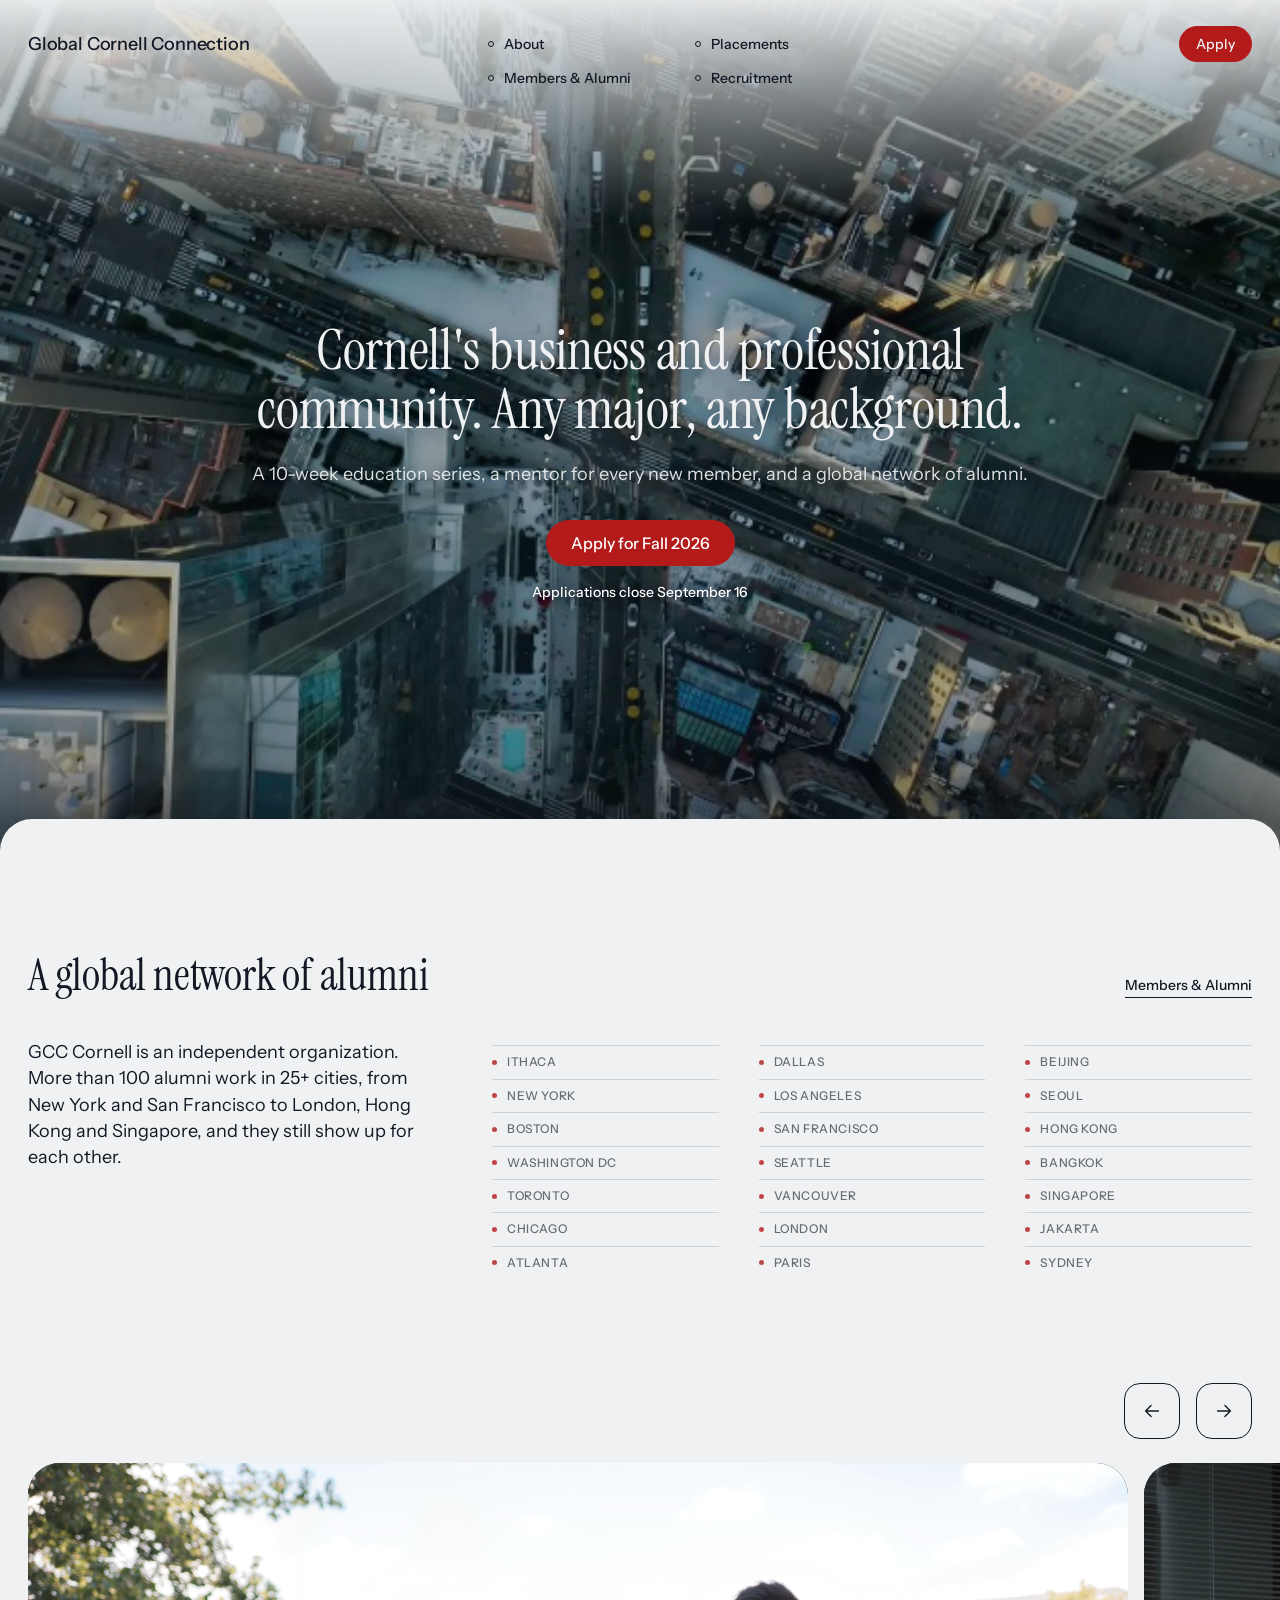
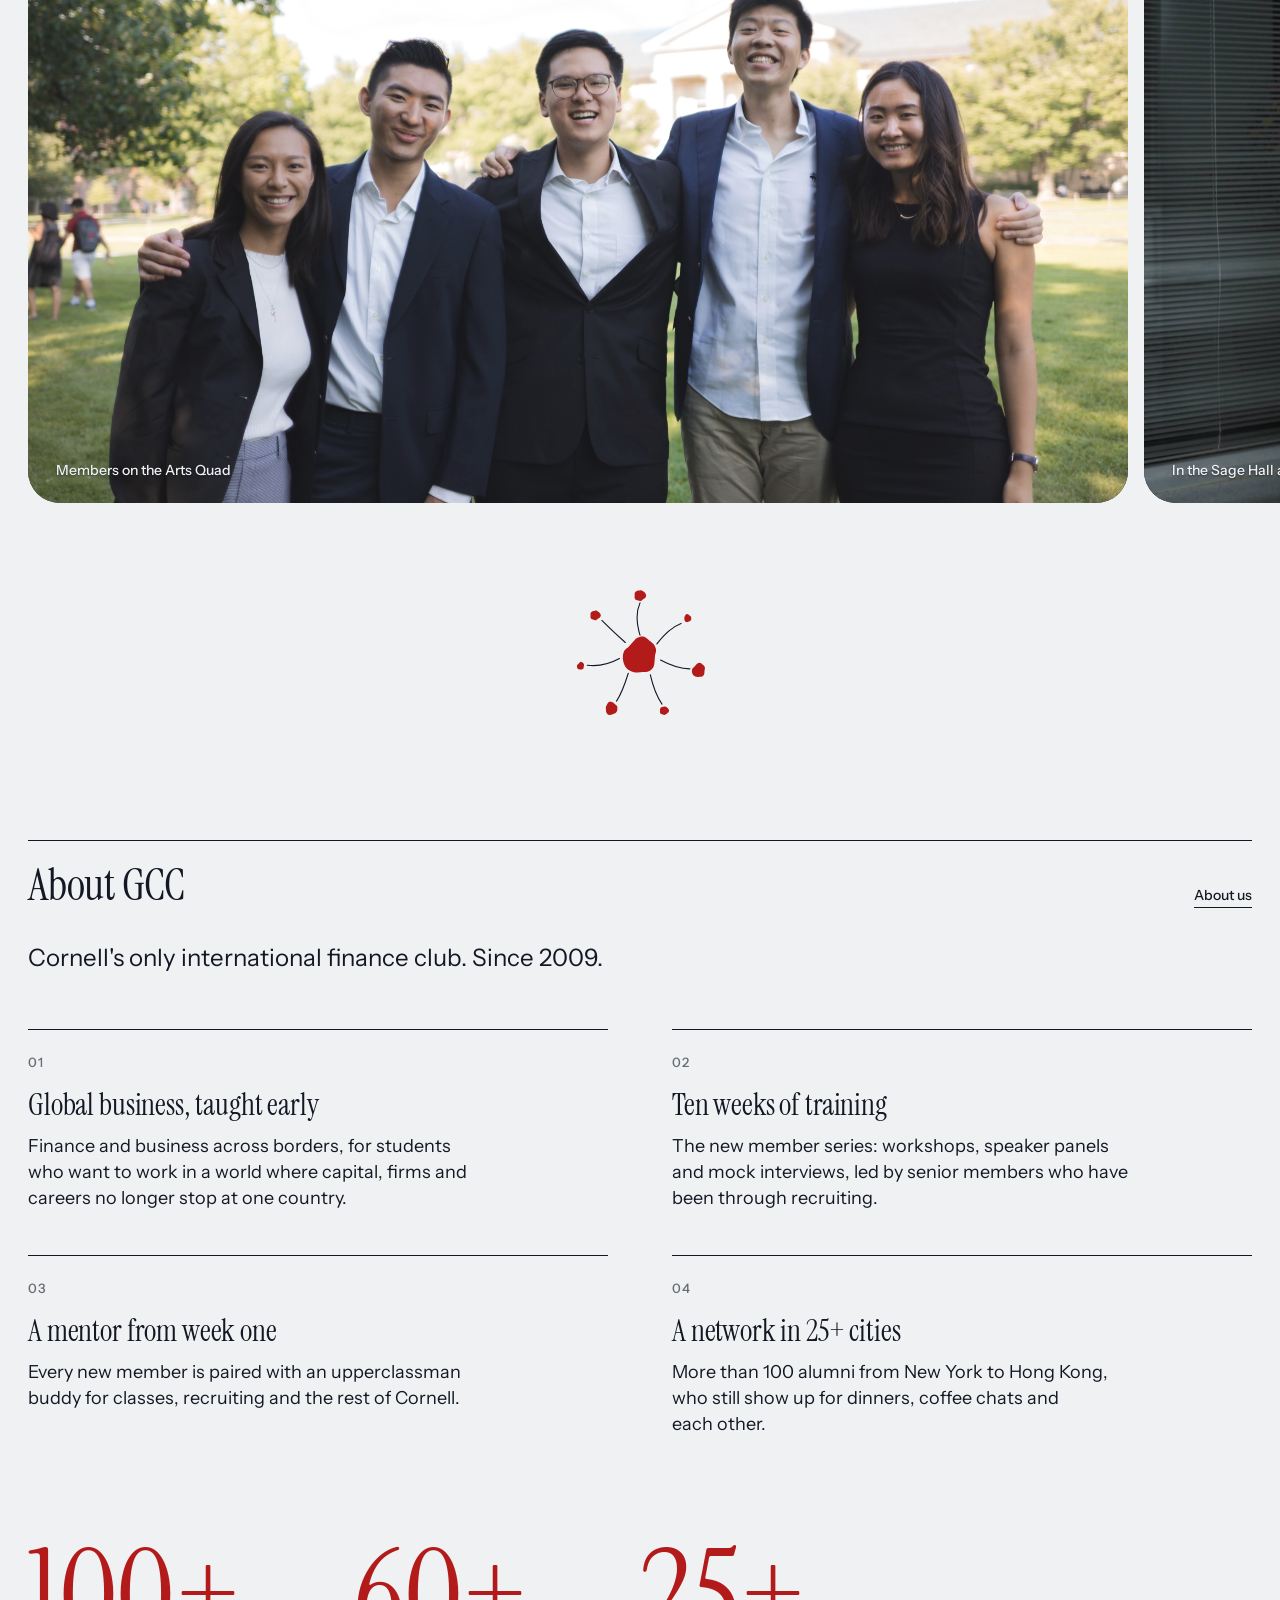
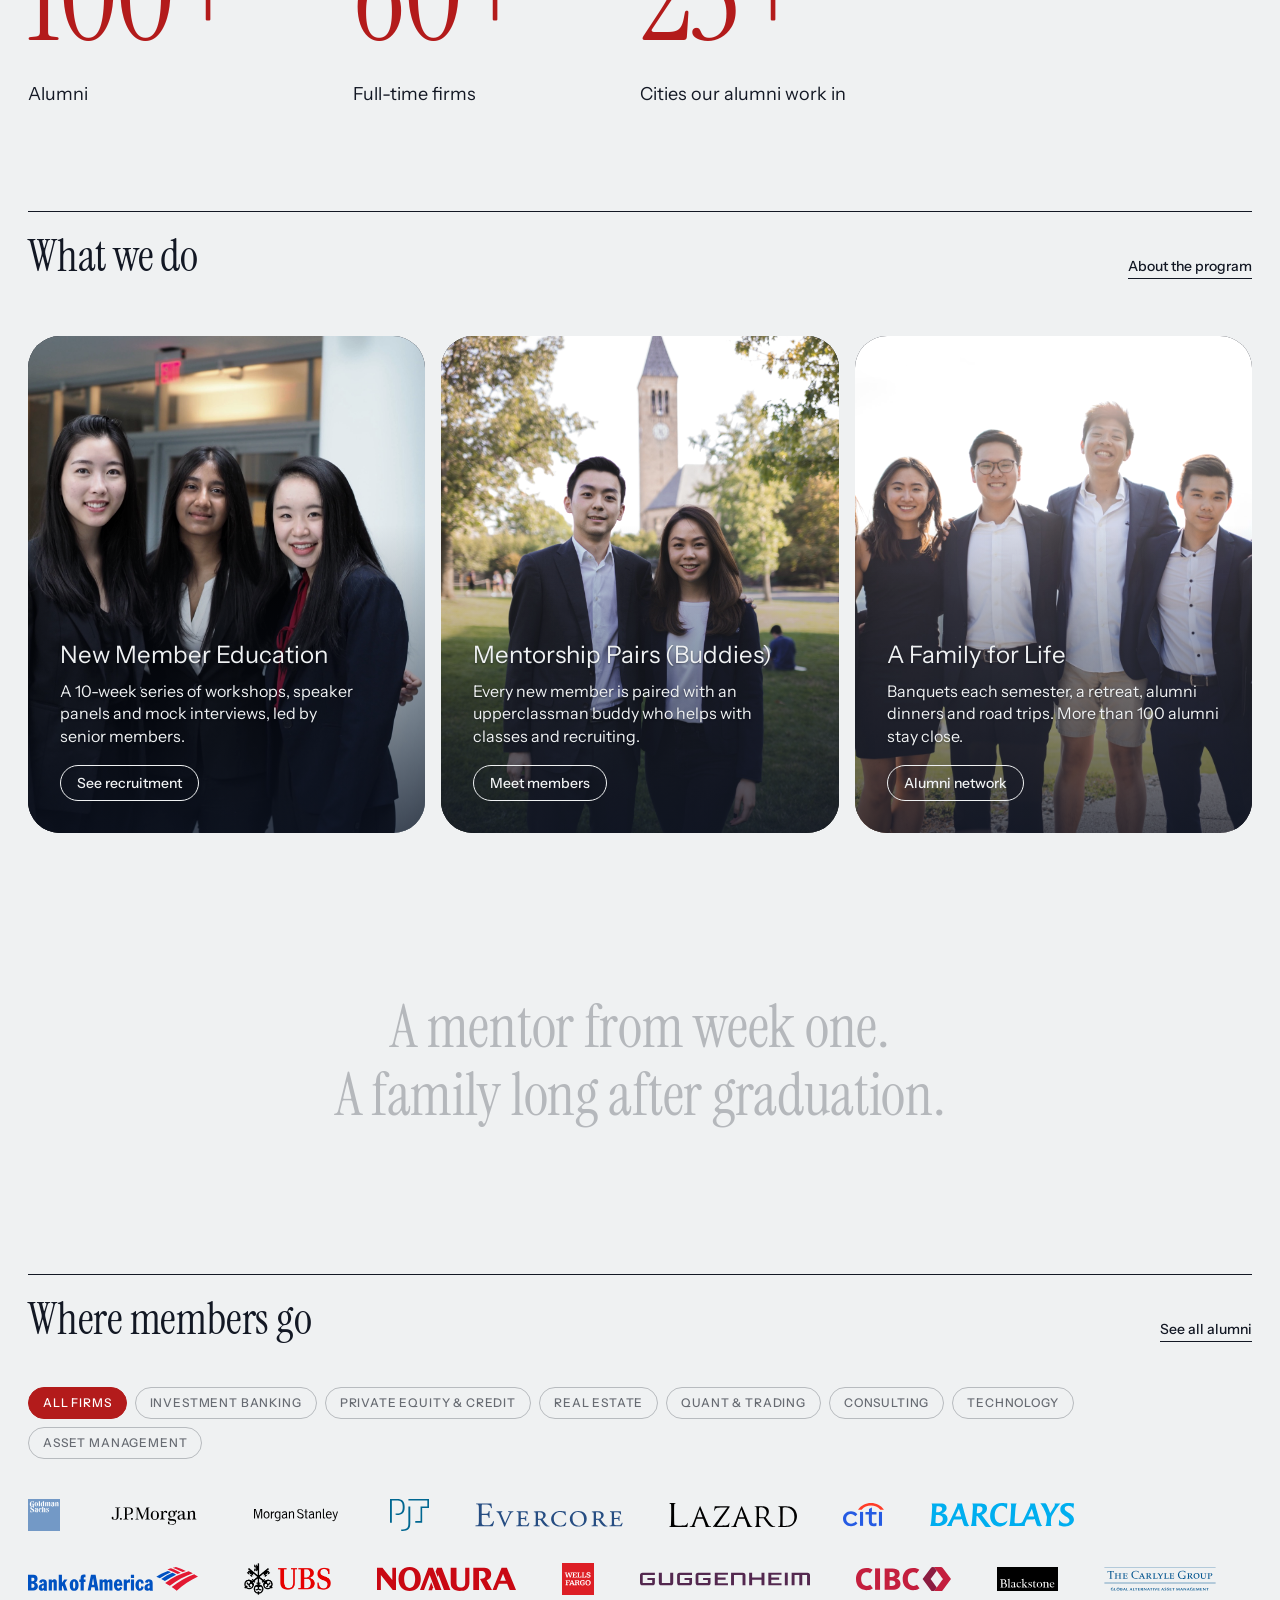
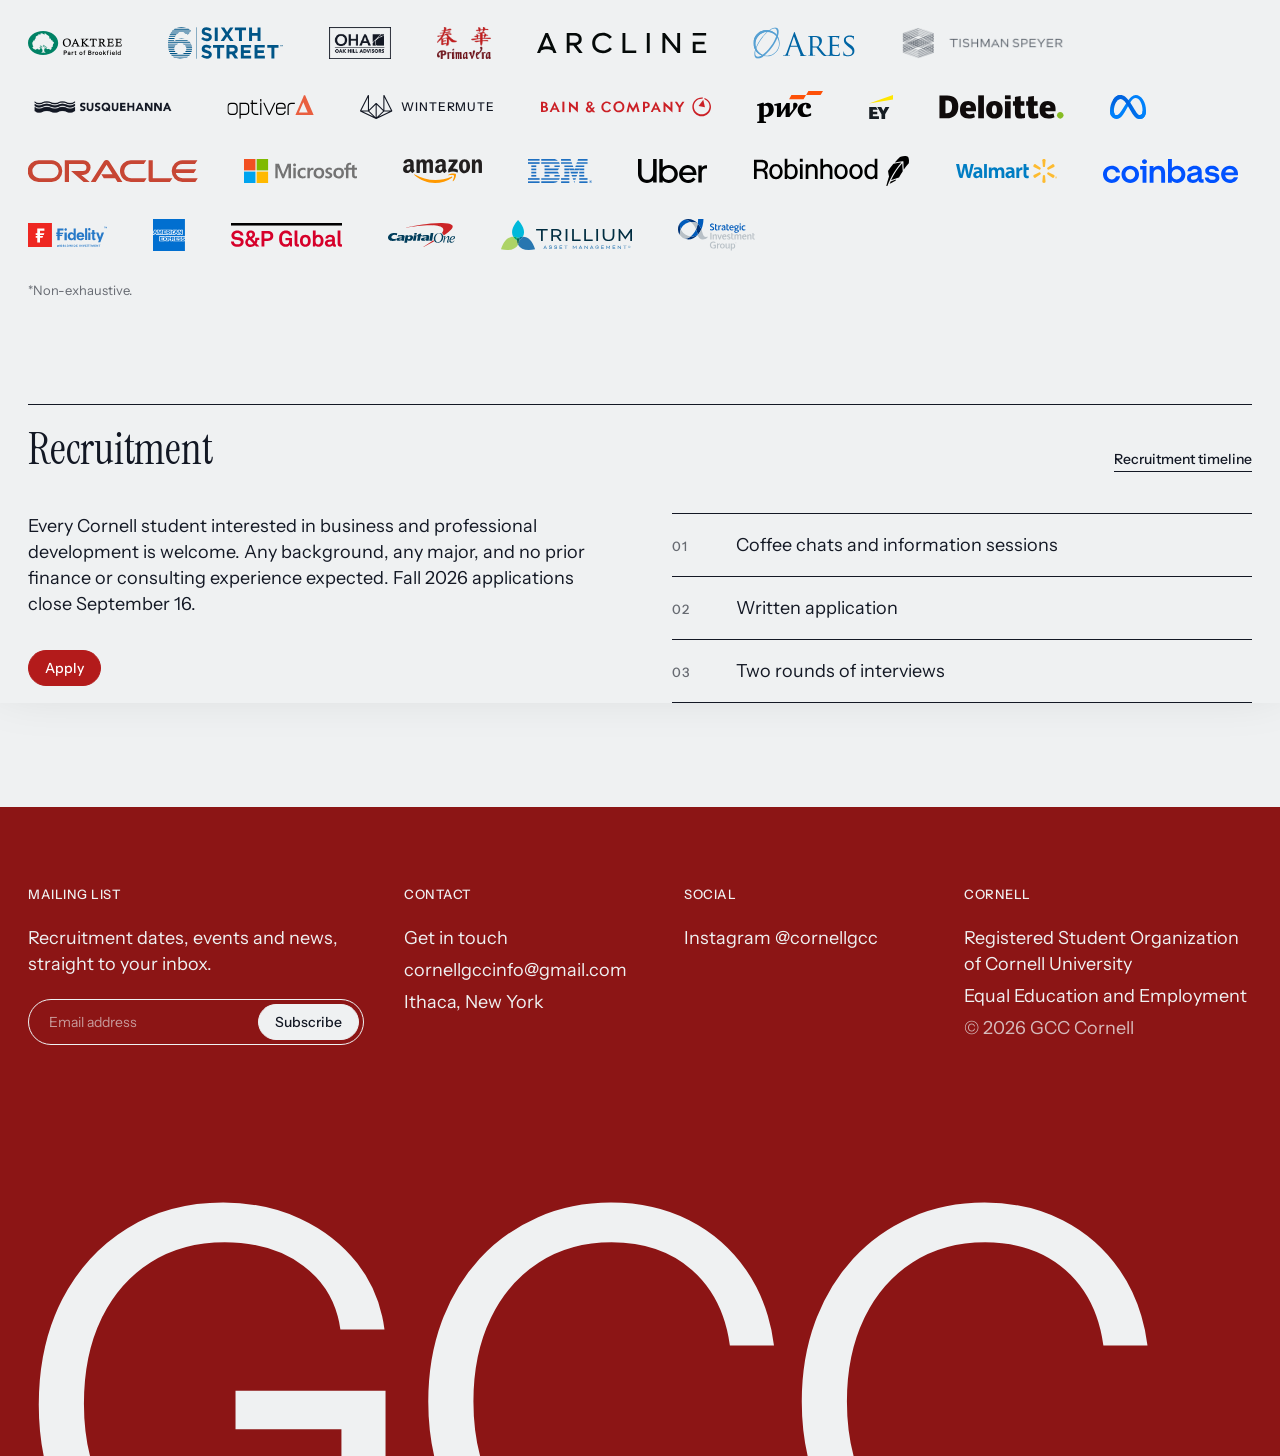
==== index.html @ 9a457758 "Redesign (draft): motion, structure and placements borrowed from the model Motion: hero video zooms " ====
<!doctype html>
<html lang="en">
<head>
  <meta charset="utf-8">
  <meta name="viewport" content="width=device-width, initial-scale=1">
  <title>GCC Cornell</title>
  <meta name="description" content="GCC Cornell is Cornell's business and professional community for students of any major and any background — a 10-week education series, a mentor for every new member, and a global network of 100+ alumni.">
  <meta property="og:title" content="GCC Cornell">
  <meta property="og:description" content="Cornell's business and professional community — for any major, any background. A 10-week education series, a mentor for every new member, and a global network of alumni.">
  <meta property="og:image" content="https://www.gcccornell.com/assets/gen/hero-stock-poster.jpg">
  <meta name="twitter:card" content="summary_large_image">
  <link rel="icon" href="assets/src/favicon.png">
  <link rel="apple-touch-icon" href="assets/src/favicon.png">
  <link rel="preconnect" href="https://fonts.googleapis.com">
  <link rel="preconnect" href="https://fonts.gstatic.com" crossorigin>
  <link href="https://fonts.googleapis.com/css2?family=Instrument+Sans:wght@400;500&family=Instrument+Serif&display=swap" rel="stylesheet">
  <!-- loading screen gate: html.is-loading exists only when JS runs and motion is allowed — no-JS and
       reduced-motion visitors never see the curtain. Set before first paint. -->
  <script>try{if(!matchMedia("(prefers-reduced-motion: reduce)").matches)document.documentElement.classList.add("is-loading")}catch(e){}</script>
  <link rel="stylesheet" href="styles.css?v=1789326495">
</head>
<body class="home--cinema">

<a class="skip" href="#main">Skip to content</a>

<!-- loading screen (Home): a paper curtain while the hero video buffers — serif counter, carnelian hairline,
     then the curtain lifts into the hero intro. site.js drives it; shown only under html.is-loading. -->
<div class="loader" data-loader aria-hidden="true">
  <img class="loader__mark loader__mark--globe" src="assets/src/gcc-mark-red.png" alt="" width="967" height="318">
  <span class="loader__brand">Global Cornell Connection</span>
  <span class="loader__bar" data-loader-bar></span>
</div>

<!-- symbol sheet (partials/nodes.html): three hand-drawn node marks — irregular, lumpy outlines, not discs -->
<svg class="sr-only" aria-hidden="true" focusable="false">
  <defs>
    <symbol id="n1" viewBox="-4 -4 108 108"><path d="M89.4 50C88.8 54.9 89.1 59 88.4 64C87.7 68.9 87.9 75.2 85.4 79.7C82.9 84.1 78.2 88.5 73.5 90.8C68.9 93 62.8 92.5 57.6 93.1C52.4 93.7 47.4 94.7 42.2 94.4C37 94 31.2 93.2 26.4 91C21.5 88.7 16.4 85.2 13.1 81C9.7 76.8 7.6 71.1 6.2 65.9C4.9 60.8 4.4 55.1 5 50C5.6 44.9 7.3 39.5 9.9 35.4C12.6 31.3 17.5 28.9 20.9 25.6C24.2 22.3 26.6 19.2 30.1 15.6C33.6 11.9 37 6.3 41.8 3.6C46.6 1 53.6 -1.1 58.8 -0.2C64.1 0.8 69.1 5.8 73.6 9.2C78.1 12.5 82.9 15.6 86 19.8C89.1 24 91.7 29.6 92.3 34.6C92.9 39.6 90.1 45.1 89.4 50Z"/></symbol>
    <symbol id="n2" viewBox="-4 -4 108 108"><path d="M101 50C101.1 55.4 98.1 61.9 95 66.4C91.8 70.9 86.3 73.9 82.1 77C78 80.1 74.2 82 70.2 84.9C66.1 87.8 62.4 93 57.8 94.2C53.2 95.4 47.5 93.3 42.6 92.2C37.6 91.2 33.1 89.7 28.1 88C23 86.3 15.9 85.4 12.1 81.8C8.4 78.1 6.5 71.5 5.6 66.2C4.7 60.9 6.5 55.4 6.6 50C6.7 44.6 4.8 39 6.1 34C7.3 29 10.5 23.6 14.1 19.9C17.7 16.1 23 13.4 27.8 11.6C32.6 9.8 37.8 9.9 42.8 9.1C47.8 8.3 52.9 6 57.7 6.6C62.5 7.2 67 10.3 71.5 12.7C76.1 15 81.1 17.2 84.9 20.7C88.7 24.2 91.9 28.9 94.5 33.8C97.2 38.7 101 44.6 101 50Z"/></symbol>
    <symbol id="n3" viewBox="-4 -4 108 108"><path d="M93.5 50C93.6 55.2 94.3 60.7 92.8 65.6C91.3 70.4 88.1 75.3 84.6 79C81.1 82.7 76.4 85.5 71.9 87.9C67.4 90.3 62.7 91.7 57.7 93.5C52.6 95.3 46.9 98.5 41.5 98.5C36 98.5 29.5 96.6 24.8 93.6C20.2 90.6 15.9 85.5 13.5 80.7C11 75.8 11 69.6 10.3 64.5C9.6 59.4 9.2 54.8 9.2 50C9.2 45.2 8.7 40.1 10 35.4C11.3 30.8 14.5 27 17 22.3C19.6 17.7 21.4 11.4 25.4 7.4C29.4 3.4 35.5 -1.1 40.9 -1.5C46.3 -2 53 2 58 4.6C63 7.1 67.1 10.5 71 13.6C74.9 16.8 78.1 19.9 81.7 23.4C85.3 26.9 90.6 30.1 92.6 34.5C94.6 38.9 93.5 44.8 93.5 50Z"/></symbol>
  </defs>
</svg>

<!-- recolour for the generated ambient loop (.ambient, Home only): a per-channel linear map that clips the clip's
     paper (≈255,247,235 ± compression noise) to pure white and sends its red (193,45,31) to the value that multiplies with cream into carnelian.
     Poster + video then sit on the cream band with mix-blend-mode: multiply → ground = page cream exactly, red = #B31B1B. -->
<svg class="sr-only" aria-hidden="true" focusable="false">
  <filter id="recolor-loop" color-interpolation-filters="sRGB">
    <feComponentTransfer>
      <feFuncR type="linear" slope="1.164" intercept="-0.151"/>
      <feFuncG type="linear" slope="1.132" intercept="-0.088"/>
      <feFuncB type="linear" slope="1.120" intercept="-0.019"/>
    </feComponentTransfer>
  </filter>
</svg>

<!-- ===== nav (partials/nav.html) ===== -->
<header class="nav" role="banner">
  <a class="nav__brand" href="index.html" aria-label="Global Cornell Connection — home" aria-current="page">Global Cornell Connection</a>
  <nav class="nav__cols" aria-label="Primary">
    <ul>
      <li><a href="about.html">About</a></li>
      <li><a href="members.html">Members &amp; Alumni</a></li>
    </ul>
    <ul>
      <li><a href="placements.html">Placements</a></li>
      <li><a href="recruitment.html">Recruitment</a></li>
    </ul>
  </nav>
  <a class="pill nav__cta" href="https://forms.gle/zT7wRRc7eTHoyF9AA" rel="noopener">Apply</a>
</header>

<main id="main">

  <!-- ===== 1. hero: text and air; six quiet nodes, none larger than 44px ===== -->
  <!-- ===== 1. cinematic hero (client direction, 2026-08-27): the chapter's own licensed stock footage — a top-down
       Manhattan aerial (yellow cabs, rooftops). Provenance: iStock 2237349559, licensed by GCC Cornell; web copy
       transcoded from the ProRes master to H.264 1080p via avconvert. Reduced motion → the poster frame. ===== -->
  <section class="hero hero--cinema" aria-labelledby="hero-title">
    <video class="hero__video" src="assets/gen/hero-stock.mp4" poster="assets/gen/hero-stock-poster.jpg" muted autoplay loop playsinline preload="auto" tabindex="-1" aria-hidden="true"></video>
    <img class="hero__poster" src="assets/gen/hero-stock-poster.jpg" alt="" aria-hidden="true">
    <div class="hero__scrim" aria-hidden="true"></div>
    <div class="hero__dim" aria-hidden="true"></div>
    <div class="hero__text">
      <h1 class="hero__title" id="hero-title">Cornell's business and professional community. Any major, any background.</h1>
      <p class="hero__sub">A 10-week education series, a mentor for every new member, and a global network of alumni.</p>
      <!-- the one primary action above the fold, with the proof and the date beside it (conversion skill A2/A4) -->
      <div class="hero__cta">
        <a class="pill pill--hero" href="https://forms.gle/zT7wRRc7eTHoyF9AA" rel="noopener">Apply for Fall 2026</a>
        <p class="hero__proof"><span data-placeholder="deadline">Applications close September 16</span></p>
      </div>
    </div>
  </section>

  <!-- the sheet: everything below slides over the pinned hero video with a rounded top edge (Millennium register) -->
  <div class="sheet">

  <!-- ===== 2. the network of alumni (v2.0, streamlined): the sentence left, the 21-city index right — a quiet ledger, no animation. ===== -->
  <section class="section section--network" aria-labelledby="network-title">
    <div class="section__head">
      <h2 class="section__title" id="network-title">A global network of alumni</h2>
      <a class="section__link" href="members.html">Members &amp; Alumni</a>
    </div>
    <div class="network">
      <p class="network__text">GCC Cornell is an independent organization. More than 100 alumni work in 25+ cities, from New York and San Francisco to London, Hong Kong and Singapore, and they still show up for each other.</p>
      <!-- the city index: a live readout — a row lights carnelian as the signal passes through its city (globe.js) -->
      <ul class="network__cities">
        <li data-city="ITHACA">Ithaca</li>
        <li data-city="NEW YORK">New York</li>
        <li data-city="BOSTON">Boston</li>
        <li data-city="WASHINGTON DC">Washington DC</li>
        <li data-city="TORONTO">Toronto</li>
        <li data-city="CHICAGO">Chicago</li>
        <li data-city="ATLANTA">Atlanta</li>
        <li data-city="DALLAS">Dallas</li>
        <li data-city="LOS ANGELES">Los Angeles</li>
        <li data-city="SAN FRANCISCO">San Francisco</li>
        <li data-city="SEATTLE">Seattle</li>
        <li data-city="VANCOUVER">Vancouver</li>
        <li data-city="LONDON">London</li>
        <li data-city="PARIS">Paris</li>
        <li data-city="BEIJING">Beijing</li>
        <li data-city="SEOUL">Seoul</li>
        <li data-city="HONG KONG">Hong Kong</li>
        <li data-city="BANGKOK">Bangkok</li>
        <li data-city="SINGAPORE">Singapore</li>
        <li data-city="JAKARTA">Jakarta</li>
        <li data-city="SYDNEY">Sydney</li>
      </ul>
    </div>
  </section>

    <!-- photo carousel: each card = figure + img + caption (captions describe what is visible; placeholders until the occasion is confirmed) -->
    <section class="gallery" aria-label="Photographs of the GCC Cornell community" data-carousel>
      <div class="carousel-controls">
        <button class="ctrl" type="button" data-prev aria-label="Previous photo">
          <svg viewBox="0 0 24 24" aria-hidden="true"><path d="M19 12H5M11 6l-6 6 6 6"/></svg>
        </button>
        <button class="ctrl" type="button" data-next aria-label="Next photo">
          <svg viewBox="0 0 24 24" aria-hidden="true"><path d="M5 12h14M13 6l6 6-6 6"/></svg>
        </button>
      </div>
      <div class="carousel" tabindex="0" aria-roledescription="carousel">
        <!-- build:gallery -->
        <figure class="card">
          <img src="assets/img/client/sp18---pic3.jpg" alt="Five members laughing together on the Arts Quad, arms around each other&#x27;s shoulders" style="object-position:50% 40%" draggable="false">
          <figcaption data-placeholder="caption">Members on the Arts Quad</figcaption>
        </figure>
        <figure class="card">
          <img src="assets/img/client/homegallery6.jpg" alt="Five members on the leather sofas in the Sage Hall atrium" style="object-position:50% 40%" draggable="false">
          <figcaption data-placeholder="caption">In the Sage Hall atrium</figcaption>
        </figure>
        <figure class="card">
          <img src="assets/img/client/sp18---pic2.jpg" alt="Five members standing together on the Arts Quad with McGraw Tower behind them" style="object-position:50% 45%" draggable="false">
          <figcaption data-placeholder="caption">Members on the Arts Quad, McGraw Tower behind</figcaption>
        </figure>
        <figure class="card">
          <img src="assets/img/client/homegallery3.jpg" alt="Members gathered together on the Arts Quad lawn" style="object-position:50% 50%" draggable="false">
          <figcaption data-placeholder="caption">Members on the Arts Quad lawn</figcaption>
        </figure>
<!-- /build:gallery -->
      </div>
    </section>

  <!-- the motif resolves once: a network glyph as divider -->
  <div class="divider divider--compact" aria-hidden="true">
    <svg viewBox="0 0 240 220" focusable="false">
      <path class="arc" d="M120 82 Q 112 56 120 38"/>
      <path class="arc" d="M143 94 Q 160 72 176 66"/>
      <path class="arc" d="M148 116 Q 170 128 188 128"/>
      <path class="arc" d="M134 136 Q 140 162 150 176"/>
      <path class="arc" d="M104 134 Q 96 160 88 172"/>
      <path class="arc" d="M92 114 Q 70 126 48 123"/>
      <path class="arc" d="M100 92 Q 82 76 68 62"/>
      <g class="js-drift"><use class="node" href="#n1" x="92" y="82" width="56" height="56"/></g>
      <g class="js-drift"><use class="node" href="#n2" x="111" y="19" width="18" height="18"/></g>
      <g class="js-drift"><use class="node" href="#n3" x="179" y="53" width="12" height="12"/></g>
      <g class="js-drift"><use class="node" href="#n1" x="189" y="119" width="22" height="22"/></g>
      <g class="js-drift"><use class="node" href="#n2" x="146" y="178" width="14" height="14"/></g>
      <g class="js-drift"><use class="node" href="#n3" x="71" y="172" width="20" height="20"/></g>
      <g class="js-drift"><use class="node" href="#n1" x="33" y="118" width="12" height="12"/></g>
      <g class="js-drift"><use class="node" href="#n2" x="51" y="47" width="16" height="16"/></g>
    </svg>
  </div>

  <!-- ===== 3. about opener: hairline → title → link, a two-line positioning line, chapter-level stats ===== -->
  <section class="section section--after-divider" aria-labelledby="about-title">
    <div class="section__head">
      <h2 class="section__title" id="about-title">About GCC</h2>
      <a class="section__link" href="about.html">About us</a>
    </div>
    <p class="section__lede section__lede--opener">Cornell's only international finance club. Since 2009.</p>
    <!-- redesign/akpsi: the numbered 01–04 — what GCC is, in four parts (the model's about pattern, our content) -->
    <ol class="facets" data-stagger>
      <li class="facet">
        <span class="facet__n">01</span>
        <h3 class="facet__t">Global business, taught early</h3>
        <p>Finance and business across borders, for students who want to work in a world where capital, firms and careers no longer stop at one country.</p>
      </li>
      <li class="facet">
        <span class="facet__n">02</span>
        <h3 class="facet__t">Ten weeks of training</h3>
        <p>The new member series: workshops, speaker panels and mock interviews, led by senior members who have been through recruiting.</p>
      </li>
      <li class="facet">
        <span class="facet__n">03</span>
        <h3 class="facet__t">A mentor from week one</h3>
        <p>Every new member is paired with an upperclassman buddy for classes, recruiting and the rest of Cornell.</p>
      </li>
      <li class="facet">
        <span class="facet__n">04</span>
        <h3 class="facet__t">A network in 25+ cities</h3>
        <p>More than 100 alumni from New York to Hong Kong, who still show up for dinners, coffee chats and each other.</p>
      </li>
    </ol>
    <ul class="stats">
      <li class="stat"><span class="stat__n">100+</span><span class="stat__l">Alumni</span></li>
      <li class="stat"><span class="stat__n">60+</span><span class="stat__l">Full-time firms</span></li>
      <li class="stat"><span class="stat__n">25+</span><span class="stat__l">Cities our alumni work in</span></li>
    </ul>
  </section>

  <!-- ===== 4. what we do: three equal pillar cards — photo + title + one line + one outline pill inside, bottom-left.
       Swap a photo by changing the <img> src + object-position only; the card takes any aspect (cover crop). ===== -->
  <section class="section" aria-labelledby="do-title">
    <div class="section__head">
      <h2 class="section__title" id="do-title">What we do</h2>
      <a class="section__link" href="about.html">About the program</a>
    </div>
    <div class="programs programs--three">
      <!-- build:pillars -->
      <article class="program">
        <img src="assets/img/client/recruitmentpic4.jpg" alt="Three members together in the Sage Hall atrium" style="object-position:50% 85%">
        <div class="program__body">
          <h3 class="program__title">New Member Education</h3>
          <p>A 10-week series of workshops, speaker panels and mock interviews, led by senior members.</p>
          <a class="pill pill--light" href="recruitment.html">See recruitment</a>
        </div>
      </article>
      <article class="program">
        <img src="assets/img/client/sp18---pic4.jpg" alt="A mentor and his mentee standing together on the Arts Quad, McGraw Tower behind them" style="object-position:50% 30%">
        <div class="program__body">
          <h3 class="program__title">Mentorship Pairs (Buddies)</h3>
          <p>Every new member is paired with an upperclassman buddy who helps with classes and recruiting.</p>
          <a class="pill pill--light" href="members.html">Meet members</a>
        </div>
      </article>
      <article class="program">
        <img src="assets/img/client/sp18---pic1.jpg" alt="Six members standing together on the slope above Libe, backlit by the afternoon sun" style="object-position:50% 30%">
        <div class="program__body">
          <h3 class="program__title">A Family for Life</h3>
          <p>Banquets each semester, a retreat, alumni dinners and road trips. More than 100 alumni stay close.</p>
          <a class="pill pill--light" href="members.html#alumni">Alumni network</a>
        </div>
      </article>
<!-- /build:pillars -->
    </div>
  </section>


  <!-- ===== 5b. the line (tagline reveal): the page's one large-type moment — words surface from muted ink
       as they cross the viewport (site.js wraps them; static text without JS or with reduced motion) ===== -->
  <section class="tagline" aria-label="What GCC promises" data-tagline>
    <p class="tagline__text">A mentor from week one.<br>A family long after graduation.</p>
  </section>

  <!-- ===== 6. where members go: the firm wall, then a few named alumni ===== -->
  <section class="section" aria-labelledby="firms-title">
    <div class="section__head">
      <h2 class="section__title" id="firms-title">Where members go</h2>
      <a class="section__link" href="members.html">See all alumni</a>
    </div>
    <!-- logos: official marks via Wikimedia Commons, used nominatively (fact of employment), rendered grayscale -->
    <!-- the wall (v3.6): every firm at once — filters light one practice; replaces the scrolling tape -->
    <div class="wall" data-wall>
      <div class="wall__filters" aria-label="Filter firms by practice">
        <button class="wallf is-on" type="button" data-desk="all" aria-pressed="true">All firms</button>
        <button class="wallf" type="button" data-desk="ib" aria-pressed="false">Investment banking</button>
        <button class="wallf" type="button" data-desk="pe" aria-pressed="false">Private equity &amp; credit</button>
        <button class="wallf" type="button" data-desk="re" aria-pressed="false">Real estate</button>
        <button class="wallf" type="button" data-desk="quant" aria-pressed="false">Quant &amp; trading</button>
        <button class="wallf" type="button" data-desk="consult" aria-pressed="false">Consulting</button>
        <button class="wallf" type="button" data-desk="tech" aria-pressed="false">Technology</button>
        <button class="wallf" type="button" data-desk="amf" aria-pressed="false">Asset management</button>
      </div>
      <ul class="wall__grid" aria-label="Firms where GCC members and alumni work">
      <li class="wall__item" data-desk="ib"><img src="assets/logos/goldman-sachs.svg" alt="Goldman Sachs" class="tall" loading="lazy"></li>
      <li class="wall__item" data-desk="ib"><img src="assets/logos/jpmorgan.svg" alt="J.P. Morgan" loading="lazy"></li>
      <li class="wall__item" data-desk="ib"><img src="assets/logos/morgan-stanley.svg" alt="Morgan Stanley" loading="lazy"></li>
      <li class="wall__item" data-desk="ib"><img src="assets/logos/pjt.svg" alt="PJT Partners" class="tall" loading="lazy"></li>
      <li class="wall__item" data-desk="ib"><img src="assets/logos/evercore.svg" alt="Evercore" loading="lazy"></li>
      <li class="wall__item" data-desk="ib"><img src="assets/logos/lazard.svg" alt="Lazard" loading="lazy"></li>
      <li class="wall__item" data-desk="ib"><img src="assets/logos/citi.svg" alt="Citi" loading="lazy"></li>
      <li class="wall__item" data-desk="ib"><img src="assets/logos/barclays.svg" alt="Barclays" loading="lazy"></li>
      <li class="wall__item" data-desk="ib"><img src="assets/logos/bank-of-america.svg" alt="Bank of America" loading="lazy"></li>
      <li class="wall__item" data-desk="ib"><img src="assets/logos/ubs.png" alt="UBS" class="tall" loading="lazy"></li>
      <li class="wall__item" data-desk="ib"><img src="assets/logos/nomura.svg" alt="Nomura" loading="lazy"></li>
      <li class="wall__item" data-desk="ib"><img src="assets/logos/wells-fargo.svg" alt="Wells Fargo" class="tall" loading="lazy"></li>
      <li class="wall__item" data-desk="ib"><img src="assets/logos/guggenheim.svg" alt="Guggenheim Partners" loading="lazy"></li>
      <li class="wall__item" data-desk="ib"><img src="assets/logos/cibc.svg" alt="CIBC" loading="lazy"></li>
      <li class="wall__item" data-desk="pe re"><img src="assets/logos/blackstone.svg" alt="Blackstone" loading="lazy"></li>
      <li class="wall__item" data-desk="pe"><img src="assets/logos/carlyle.svg" alt="The Carlyle Group" loading="lazy"></li>
      <li class="wall__item" data-desk="pe"><img src="assets/logos/oaktree.svg" alt="Oaktree Capital" loading="lazy"></li>
      <li class="wall__item" data-desk="pe"><img src="assets/logos/sixth-street.svg" alt="Sixth Street" class="tall" loading="lazy"></li>
      <li class="wall__item" data-desk="pe"><img src="assets/logos/oak-hill.png" alt="Oak Hill Advisors" class="tall" loading="lazy"></li>
      <li class="wall__item" data-desk="pe"><img src="assets/logos/primavera.png" alt="Primavera Capital" class="tall" loading="lazy"></li>
      <li class="wall__item" data-desk="pe"><img src="assets/logos/arcline.svg" alt="Arcline Investment Management" loading="lazy"></li>
      <li class="wall__item" data-desk="re"><img src="assets/logos/ares.svg" alt="Ares Management" class="tall" loading="lazy"></li>
      <li class="wall__item" data-desk="re"><img src="assets/logos/tishman-speyer.png" alt="Tishman Speyer" class="tall" loading="lazy"></li>
      <li class="wall__item" data-desk="quant"><img src="assets/logos/susquehanna.png" alt="Susquehanna International Group" loading="lazy"></li>
      <li class="wall__item" data-desk="quant"><img src="assets/logos/optiver.svg" alt="Optiver" loading="lazy"></li>
      <li class="wall__item wall__item--lockup" data-desk="quant"><img src="assets/logos/wintermute.svg" alt="" loading="lazy"><span>Wintermute</span></li>
      <li class="wall__item" data-desk="consult"><img src="assets/logos/bain.svg" alt="Bain &amp; Company" loading="lazy"></li>
      <li class="wall__item" data-desk="consult"><img src="assets/logos/pwc.svg" alt="PwC" class="tall" loading="lazy"></li>
      <li class="wall__item" data-desk="consult"><img src="assets/logos/ey.svg" alt="EY" loading="lazy"></li>
      <li class="wall__item" data-desk="consult"><img src="assets/logos/deloitte.svg" alt="Deloitte" loading="lazy"></li>
      <li class="wall__item" data-desk="tech"><img src="assets/logos/meta.svg" alt="Meta" loading="lazy"></li>
      <li class="wall__item" data-desk="tech"><img src="assets/logos/oracle.svg" alt="Oracle" loading="lazy"></li>
      <li class="wall__item" data-desk="tech"><img src="assets/logos/microsoft.svg" alt="Microsoft" loading="lazy"></li>
      <li class="wall__item" data-desk="tech"><img src="assets/logos/amazon.svg" alt="Amazon" loading="lazy"></li>
      <li class="wall__item" data-desk="tech"><img src="assets/logos/ibm.svg" alt="IBM" loading="lazy"></li>
      <li class="wall__item" data-desk="tech"><img src="assets/logos/uber.svg" alt="Uber" loading="lazy"></li>
      <li class="wall__item" data-desk="tech"><img src="assets/logos/robinhood.svg" alt="Robinhood" class="tall" loading="lazy"></li>
      <li class="wall__item" data-desk="tech"><img src="assets/logos/walmart.svg" alt="Walmart Global Tech" loading="lazy"></li>
      <li class="wall__item" data-desk="tech"><img src="assets/logos/coinbase.svg" alt="Coinbase" loading="lazy"></li>
      <li class="wall__item" data-desk="amf"><img src="assets/logos/fidelity.svg" alt="Fidelity" loading="lazy"></li>
      <li class="wall__item" data-desk="amf"><img src="assets/logos/amex.svg" alt="American Express" class="tall" loading="lazy"></li>
      <li class="wall__item" data-desk="amf"><img src="assets/logos/sp-global.svg" alt="S&amp;P Global" loading="lazy"></li>
      <li class="wall__item" data-desk="amf"><img src="assets/logos/capital-one.svg" alt="Capital One" loading="lazy"></li>
      <li class="wall__item" data-desk="amf"><img src="assets/logos/trillium.svg" alt="Trillium Asset Management" class="tall" loading="lazy"></li>
      <li class="wall__item" data-desk="amf"><img src="assets/logos/strategic-investment-group.svg" alt="Strategic Investment Group" class="tall" loading="lazy"></li>
      </ul>
      <p class="wall__note">*Non-exhaustive.</p>
    </div>
  </section>

  <!-- ===== 7. recruitment: paragraph + the one filled (navy) Apply left; how it works right ===== -->
  <section class="section" aria-labelledby="recruit-title">
    <div class="section__head">
      <h2 class="section__title" id="recruit-title">Recruitment</h2>
      <a class="section__link" href="recruitment.html">Recruitment timeline</a>
    </div>
    <div class="recruit recruit--split">
      <div class="recruit__lead">
        <p>Every Cornell student interested in business and professional development is welcome. Any background, any major, and no prior finance or consulting experience expected. <span data-placeholder="deadline">Fall 2026 applications close September 16.</span></p>
        <div class="actions">
          <a class="pill pill--primary" href="https://forms.gle/zT7wRRc7eTHoyF9AA" rel="noopener">Apply</a>
        </div>
      </div>
      <ol class="steps" aria-label="How recruitment works" data-stagger>
        <li class="step"><span class="step__n">01</span><span class="step__t">Coffee chats and information sessions</span></li>
        <li class="step"><span class="step__n">02</span><span class="step__t">Written application</span></li>
        <li class="step"><span class="step__n">03</span><span class="step__t">Two rounds of interviews</span></li>
      </ol>
    </div>
  </section>

  </div><!-- /.sheet -->
</main>

<!-- ===== 8. footer (partials/footer.html) ===== -->
<footer class="footer" id="connect">
  <div class="footer__cols">
    <div>
      <h4>Mailing list</h4>
      <p>Recruitment dates, events and news, straight to your inbox.</p>
      <form class="footer__form" action="mailto:cornellgccinfo@gmail.com" method="post" enctype="text/plain" data-placeholder="mailing-list-endpoint">
        <label class="sr-only" for="footer-email">Email address</label>
        <input id="footer-email" type="email" name="email" placeholder="Email address" autocomplete="email" required>
        <button class="pill pill--cream" type="submit">Subscribe</button>
      </form>
    </div>
    <div>
      <h4>Contact</h4>
      <ul>
        <li><a href="mailto:cornellgccinfo@gmail.com">Get in touch</a></li>
        <li><a href="mailto:cornellgccinfo@gmail.com">cornellgccinfo@gmail.com</a></li>
        <li>Ithaca, New York</li>
      </ul>
    </div>
    <div>
      <h4>Social</h4>
      <ul>
        <li><a href="https://www.instagram.com/cornellgcc/" rel="noopener">Instagram @cornellgcc</a></li>
      </ul>
    </div>
    <div>
      <h4>Cornell</h4>
      <ul>
        <li>Registered Student Organization of Cornell University</li>
        <li><a href="https://hr.cornell.edu/about/workplace-rights/equal-education-and-employment" rel="noopener">Equal Education and Employment</a></li>
        <li class="footer__note">© 2026 GCC Cornell</li>
      </ul>
    </div>
  </div>
  <div class="footer__wordmark" aria-hidden="true">GCC</div>
</footer>

<script src="site.js?v=1789326495" defer></script>
</body>
</html>
---- styles.css ----
/* GCC Cornell — shared design system (design-system.md v1.2)
   Tokens §1 · Type §2 · Layout §3 · Components §4 · Motif §5 · Motion §7
   v1.1: the filled CTA pill is navy (carnelian = motif only); footer ground is ink; map is dot-grid, not fill
   v1.2: footer Subscribe pill is cream fill / ink text; medium weight (500) is for nav, labels and buttons only
   v1.4: dusk cohesion — the paper cools toward the hero video (porcelain), ink deepens to night blue-black,
         full-bleed night bands carry the video's world down the page, carnelian gets a taillight-red variant for dark grounds
   v1.5: blended seams — night never cuts to paper: every dark/light boundary is a dusk-sky gradient (night → slate →
         mist → paper), and the paper itself is now a cool dawn blue-grey in the video's own atmosphere */
@import url("https://fonts.googleapis.com/css2?family=Instrument+Sans:wght@400;500&family=Instrument+Serif&display=swap");

:root {
  --cream: #EFF1F2;            /* v1.5 dawn paper: a cool blue-grey white — the light end of the video's own sky */
  --ink: #131824;              /* v1.4 night ink: blue-black drawn from the video sky */
  --carnelian: #B31B1B;
  --navy: #0B2A5B;
  --mist: #DCE3E8;
  --carnelian-deep: #8C1515;   /* v3.3: the footer ground — the box mark at architectural scale */
  --ink-60: rgba(19, 24, 36, .62);
  --serif: "Instrument Serif", Georgia, "Times New Roman", serif;
  --sans: "Instrument Sans", "Helvetica Neue", Arial, sans-serif;
  --m: 28px;            /* page margin */
  --gap: 16px;          /* card gap */
  --r: 32px;            /* card radius */
  --section: 104px;     /* section spacing */
  --t: 350ms;           /* motion: 250–450ms */
  --ease: cubic-bezier(.22, .61, .36, 1);
  --ease-out: cubic-bezier(0.23, 1, 0.32, 1);        /* strong ease-out — interactive transforms */
  --ease-in-out: cubic-bezier(0.77, 0, 0.175, 1);    /* strong in-out — on-screen movement */
  --t-press: 160ms;
}

/* ---------- base ---------- */
*, *::before, *::after { box-sizing: border-box; }
html { -webkit-text-size-adjust: 100%; background: var(--cream); }
body {
  margin: 0;
  min-height: 100vh;
  color: var(--ink);
  background: var(--cream);   /* v2.1: the old "hero mist" gradient is retired — every page now opens on media, and the strip read as a disconnected grey bar */
  font: 400 18px/1.45 var(--sans);
  -webkit-font-smoothing: antialiased;
  -moz-osx-font-smoothing: grayscale;
  overflow-x: hidden;
}
img, video { max-width: 100%; }
h1, h2, h3, h4, p, ul, ol, figure, blockquote { margin: 0; }
ul, ol { padding: 0; list-style: none; }
a { color: inherit; text-decoration: none; text-underline-position: from-font; }   /* underline metrics from the font, not the browser's guess */
button { font: inherit; color: inherit; }
:focus-visible { outline: 2px solid var(--carnelian); outline-offset: 3px; }
.sr-only { position: absolute; width: 1px; height: 1px; padding: 0; margin: -1px; overflow: hidden; clip: rect(0 0 0 0); white-space: nowrap; border: 0; }
h1, h2, h3 { text-wrap: balance; }         /* no orphaned words in headings */
p { text-wrap: pretty; }
/* skip link: invisible until keyboard focus, then a pill in the top-left */
.skip { position: absolute; left: 12px; top: 12px; z-index: 100; background: var(--ink); color: var(--cream); padding: 10px 16px; border-radius: 999px; font: 500 14px/1 var(--sans); transform: translateY(-200%); transition: transform 200ms var(--ease-out); }
.skip:focus { transform: none; }

/* running-text links: carnelian underline on hover only */
p a, .link {
  text-decoration: underline;
  text-decoration-color: transparent;
  text-decoration-thickness: 1px;
  text-underline-offset: 4px;
  transition: text-decoration-color 200ms var(--ease-out);   /* review-animations: hover feedback under 300ms, strong curve */
}
p a:hover, .link:hover { text-decoration-color: var(--carnelian); }

/* ---------- type roles ---------- */
.label { font: 500 13px/1.2 var(--sans); text-transform: uppercase; letter-spacing: .04em; }
.muted { color: var(--ink-60); }
.measure { max-width: 620px; }

/* ---------- components: pills ---------- */
.pill {
  display: inline-flex; align-items: center; justify-content: center; gap: 8px;
  padding: 10px 16px;
  border-radius: 999px;
  border: 1px solid var(--ink);
  background: transparent;
  color: var(--ink);
  font: 500 14px/1 var(--sans);
  white-space: nowrap;
  cursor: pointer;
  transition: transform 200ms var(--ease-out);
}
@media (hover: hover) and (pointer: fine) { .pill:hover { transform: translateY(-4px); } }
.pill:active { transform: scale(0.97); transition-duration: var(--t-press); }
.pill--primary { background: var(--carnelian); border-color: var(--carnelian); color: #fff; }   /* v1.7 (one color, one meaning): carnelian = the apply action, everywhere; navy stays structural (numerals) */
.pill--light { border-color: var(--cream); color: var(--cream); }
.pill--cream { background: var(--cream); border-color: var(--cream); color: var(--ink); }      /* footer "Subscribe" only (v1.2) */

/* ---------- nav (floating over the mist; normal flow so inner pages can paste it) ---------- */
.nav {
  position: relative; z-index: 10;
  display: grid; grid-template-columns: 1fr auto 1fr; align-items: start; gap: 24px;
  padding: 26px var(--m) 0;
}
.nav__brand { font: 500 18px/1.3 var(--sans); letter-spacing: -.01em; padding-top: 7px; }   /* v2.8: back to the quiet sans wordmark */
.nav__cols { display: flex; gap: 64px; padding-top: 2px; }
.nav__cols ul { display: grid; gap: 8px; }
.nav__cols a {
  display: inline-flex; align-items: center; gap: 10px;
  font: 500 14px/1.2 var(--sans);
  transition: transform 200ms var(--ease-out);
}
.nav__cols a::before { content: ""; flex: none; width: 6px; height: 6px; border: 1px solid var(--ink); border-radius: 50%; }
@media (hover: hover) and (pointer: fine) { .nav__cols a:hover { transform: translateX(4px); } }
.nav__cols a:active { transform: translateX(2px) scale(0.98); transition-duration: var(--t-press); }
.nav__cta { justify-self: end; }

/* ---------- hero ---------- */
.hero {
  position: relative;
  min-height: 500px;
  display: grid; place-items: center;
  padding: 72px var(--m) 40px;
  overflow: hidden;
}
.hero--home { min-height: 404px; padding: 48px var(--m) 32px; }   /* Home only: text and air, but the first card's faces must reach the 1440×900 fold */
.hero__title {
  position: relative; z-index: 1;
  font: 400 56px/1.05 var(--serif);
  letter-spacing: -.005em;
  text-align: center;
  max-width: 1000px;
  text-wrap: balance;
}
.hero__nodes { position: absolute; inset: 0; width: 100%; height: 100%; pointer-events: none; }

/* ---------- the motif: nodes ---------- */
.node { fill: var(--carnelian); }
.arc { fill: none; stroke: var(--ink); stroke-width: 1.5; stroke-linecap: round; }
.is-drifting { animation: drift var(--drift-d, 32s) ease-in-out var(--drift-delay, 0s) infinite; }
svg .is-drifting { transform-box: fill-box; transform-origin: center; }
@keyframes drift {
  0%   { transform: translate(0, 0); }
  30%  { transform: translate(7px, -9px); }
  65%  { transform: translate(-6px, 5px); }
  100% { transform: translate(0, 0); }
}
.divider { display: grid; place-items: center; padding: 56px var(--m) 0; }
.divider svg { width: 176px; height: auto; }
.divider--compact { padding-top: 72px; }                    /* Home: the glyph is a divider, not a screen of its own */
.divider--compact svg { width: 176px; }
.section--after-divider { margin-top: 64px; }

/* ---------- carousel ---------- */
.carousel-controls { display: flex; justify-content: flex-end; gap: 16px; padding: 0 var(--m) 24px; }
.ctrl {
  width: 56px; height: 56px; padding: 0;
  border-radius: 16px; border: 1px solid var(--ink);
  background: transparent; color: var(--ink);
  display: grid; place-items: center; cursor: pointer;
  transition: transform 200ms var(--ease-out);
}
@media (hover: hover) and (pointer: fine) { .ctrl:hover { transform: translateY(-4px); } }
.ctrl:active { transform: scale(0.94); transition-duration: var(--t-press); }
.ctrl svg { width: 22px; height: 22px; stroke: currentColor; fill: none; stroke-width: 1.5; stroke-linecap: round; stroke-linejoin: round; }
.carousel {
  display: flex; gap: var(--gap);
  overflow-x: auto; overscroll-behavior-x: contain;
  scroll-snap-type: x mandatory; scroll-padding-inline: var(--m);
  padding: 0 var(--m);
  scrollbar-width: none; cursor: grab;
}
.carousel::-webkit-scrollbar { display: none; }
.carousel.is-dragging { scroll-snap-type: none; cursor: grabbing; user-select: none; }
.card {
  position: relative; flex: 0 0 auto;
  width: min(1100px, calc(100vw - 120px));
  aspect-ratio: 1100 / 640;
  border-radius: var(--r); overflow: hidden;
  scroll-snap-align: start;
  background: var(--ink);
  isolation: isolate;
}
.card img, .card video { width: 100%; height: 100%; object-fit: cover; display: block; user-select: none; -webkit-user-drag: none; }
.card > img, .program > img { filter: saturate(.88) contrast(1.04); }   /* v1.4: one quiet grade so the daylight photographs sit in the dusk palette */
.card figcaption {
  position: absolute; left: 28px; bottom: 24px; z-index: 2;
  font: 500 14px/1.2 var(--sans); color: var(--cream);
  text-shadow: 0 1px 2px rgba(10, 15, 27, .55);
}
.card .node { position: absolute; z-index: 1; }
/* the generated ambient loop can't be recoloured at source, so it is composited: recolour filter (index.html #recolor-loop)
   + multiply over the cream card ground → paper becomes the page cream exactly, red lands on carnelian */
.card--video { background: var(--cream); }
.card--video video { mix-blend-mode: multiply; filter: url(#recolor-loop); }
.card--video::after { content: ""; position: absolute; inset: 0; border: 1px solid var(--ink); border-radius: inherit; pointer-events: none; }
.card--video figcaption { color: var(--ink); text-shadow: none; }



/* (v1.6: the night band is retired — the daylight hero hands off to the paper directly; the map lives on the page ground) */
.sheet > .gallery { margin-top: var(--section); }


/* ---------- cinematic hero (Home only, .home--cinema on <body>): full-bleed video, navy scrim, cream type,
   carnelian Apply — the Citadel/Millennium register in GCC colours. Inner pages keep the cream hero. ---------- */
.home--cinema { --hero-h: max(560px, min(88vh, 860px)); }
.home--cinema .nav { position: absolute; top: 0; left: 0; right: 0; z-index: 3; }
.home--cinema .nav__brand, .home--cinema .nav__cols a { color: var(--ink); }   /* v1.6: ink over the bright daylight sky */
.home--cinema .nav__cols a::before { border-color: var(--ink); }
.home--cinema .nav .nav__cta { background: var(--carnelian); border-color: var(--carnelian); color: var(--cream); }
.hero--cinema { position: sticky; top: 0; height: 100vh; height: 100svh; padding: 0 var(--m); display: grid; place-items: center; overflow: hidden; background: var(--cream); z-index: 0; }
.hero--cinema .hero__video, .hero--cinema .hero__poster { position: absolute; inset: 0; width: 100%; height: 100%; object-fit: cover; }
.hero--cinema .hero__poster { display: none; }
.hero--cinema .hero__scrim { position: absolute; inset: 0;
  background:
    linear-gradient(to bottom, rgba(239, 241, 242, .95), rgba(239, 241, 242, .55) 90px, rgba(239, 241, 242, 0) 220px),
    linear-gradient(to bottom, rgba(19, 24, 36, .26), rgba(19, 24, 36, .22) 45%, rgba(19, 24, 36, .44)); }   /* v1.8: the top-down aerial has no sky — a slightly stronger ink ramp carries the cream type over the busy rooftops; the paper wash still grounds the nav */
.hero--cinema .hero__dim { position: absolute; inset: 0; background: var(--cream); opacity: 0; pointer-events: none; }   /* site.js, scroll-driven: the daylight video pales into the paper as the sheet arrives (continuity, not a hard swap) */
.hero--cinema .hero__text { position: relative; z-index: 2; text-align: center; max-width: 1020px; padding: 96px 0 72px; }
.hero--cinema .hero__title { color: var(--cream); position: static; max-width: none; text-shadow: 0 1px 18px rgba(19, 24, 36, .38); }   /* v1.6: soft shadow carries the type over the bright sky */
.hero--cinema .hero__sub { margin-top: 22px; font: 400 18px/1.5 var(--sans); color: rgba(239, 241, 242, .92); text-shadow: 0 1px 12px rgba(19, 24, 36, .38); }
/* the cream sheet slides over the pinned video with a rounded top edge — the Millennium "content over media" move */
.home--cinema .sheet { position: relative; z-index: 2; background: var(--cream); border-radius: 32px 32px 0 0; margin-top: -9vh; padding-top: 8px; box-shadow: 0 -24px 60px rgba(13, 16, 24, .18); }
.home--cinema .sheet > .section:first-child .section__head { border-top: 0; }   /* no hairline riding the sheet's leading edge — the serif title opens the sheet cleanly */
.home--cinema footer { position: relative; z-index: 2; }
.home--cinema .stats .stat__n { color: var(--carnelian); }
@media (max-width: 800px) {
  .hero--cinema { min-height: 520px; }
  .hero--cinema .hero__text { padding: 120px 0 56px; }
  .hero--cinema .hero__sub { font-size: 16px; }
}


/* ---------- photo heroes (inner pages, v2.0): a full-bleed photograph under the same paper-wash + ink ramp
   as the Home video — the Citadel/Millennium careers register, one system across all four pages. ---------- */
/* inner pages: the nav floats over the photo (its paper wash is the ground), so the photo bleeds to the very top — no strip above it */
.page--photo .nav { position: absolute; top: 0; left: 0; right: 0; z-index: 3; }
.hero--photo { position: relative; min-height: 460px; height: 62vh; max-height: 760px; display: grid; place-items: center; padding: 110px var(--m) 48px; overflow: hidden; }
.hero--photo .hero__img { position: absolute; inset: 0; width: 100%; height: 100%; object-fit: cover; }
.hero--photo .hero__scrim { position: absolute; inset: 0;
  background:
    linear-gradient(to bottom, rgba(239, 241, 242, .95), rgba(239, 241, 242, .55) 90px, rgba(239, 241, 242, 0) 220px),
    linear-gradient(to bottom, rgba(19, 24, 36, .22), rgba(19, 24, 36, .18) 45%, rgba(19, 24, 36, .44)); }
.hero--photo .hero__title, .hero--photo .hero__group { position: relative; z-index: 1; }
.hero--photo .hero__title { color: var(--cream); text-shadow: 0 1px 18px rgba(19, 24, 36, .4); animation: heroRise 900ms var(--ease-out) 100ms backwards; }
.hero--photo .hero__cycle { color: rgba(239, 241, 242, .88); text-shadow: 0 1px 10px rgba(19, 24, 36, .4); }
@media (max-width: 800px) { .hero--photo { height: 52vh; min-height: 400px; } }

/* ---------- hero intro (Home, v1.7): one composed entrance on load — title, sub, CTA rise in sequence
   (the Millennium register; killed globally under prefers-reduced-motion) ---------- */
@keyframes heroRise { from { opacity: 0; transform: translateY(28px); } to { opacity: 1; transform: none; } }
.home--cinema .hero__title { animation: heroRise 900ms var(--ease-out) 150ms backwards; }
.home--cinema .hero__sub { animation: heroRise 900ms var(--ease-out) 300ms backwards; }
.home--cinema .hero__cta { animation: heroRise 900ms var(--ease-out) 450ms backwards; }

/* ---------- hero CTA (Home): the one primary action above the fold, with the proof line beside it ---------- */
.hero--cinema .hero__cta { margin-top: 32px; display: grid; justify-items: center; gap: 16px; }
.hero--cinema .pill--hero { background: var(--carnelian); border-color: var(--carnelian); color: #fff; padding: 14px 24px; font-size: 16px; }
.hero--cinema .hero__proof { font: 500 14px/1.5 var(--sans); color: #fff; text-shadow: 0 1px 3px rgba(19, 24, 36, .55), 0 2px 16px rgba(19, 24, 36, .45); }   /* v1.7: full white + layered shadow — must hold over bright water */

/* ---------- tagline reveal (Home): one large serif statement; each word surfaces from muted ink as it crosses
   the viewport (site.js adds .w spans + .is-in per word; plain full-strength text without JS). ---------- */
.tagline { padding: 160px var(--m) 40px; display: grid; place-items: center; text-align: center; }
.tagline__text { font: 400 clamp(36px, 4.6vw, 60px)/1.16 var(--serif); letter-spacing: -.005em; max-width: 940px; text-wrap: balance; }
.tagline__text .w { opacity: .26; transition: opacity 700ms var(--ease-out); transition-delay: calc(var(--i, 0) * 45ms); }
.tagline__text .w.is-in { opacity: 1; }
@media (max-width: 800px) { .tagline { padding: 96px var(--m) 24px; } }

/* ---------- scroll-driven reveals (Home): sections rise softly as they enter; stats count up. Off under reduced motion. ---------- */
.js-reveal { opacity: 0; transform: translateY(24px); transition: opacity 550ms var(--ease-out), transform 550ms var(--ease-out); }
.js-reveal.is-in { opacity: 1; transform: none; }
/* children cascade in after their section (50–60ms steps — decorative, never blocking) */
.js-reveal .program, .js-reveal .stat { opacity: 0; transform: translateY(16px); transition: opacity 500ms var(--ease-out), transform 500ms var(--ease-out); }
.js-reveal.is-in .program, .js-reveal.is-in .stat { opacity: 1; transform: none; }
.js-reveal.is-in .program:nth-child(2), .js-reveal.is-in .stat:nth-child(2) { transition-delay: 60ms; }
.js-reveal.is-in .program:nth-child(3), .js-reveal.is-in .stat:nth-child(3) { transition-delay: 120ms; }
@media (prefers-reduced-motion: reduce) { .js-reveal { opacity: 1 !important; transform: none !important; transition: none !important; } }

/* ---------- sections: hairline → title left → link right ---------- */
.section { margin-top: var(--section); padding: 0 var(--m); }
.section__head {
  display: flex; justify-content: space-between; align-items: baseline; gap: 32px;
  border-top: 1px solid var(--ink);
  padding-top: 20px;
}
.section__title { font: 400 44px/1.1 var(--serif); letter-spacing: -.005em; }   /* v1.6 client direction: section titles in the serif, like the hero */
.section__lede { font: 400 24px/1.3 var(--sans); max-width: 620px; }
.section__lede--opener { margin-top: 32px; max-width: 700px; }   /* Home: the two-line positioning line under the "About GCC" head */
.section__link {
  flex: none;
  font: 500 14px/1.2 var(--sans);
  text-decoration: underline; text-decoration-thickness: 1px; text-underline-offset: 4px;
  transition: text-decoration-color 200ms var(--ease-out);
}
.section__link:hover { text-decoration-color: var(--carnelian); }
.section__intro { margin-top: 20px; max-width: 620px; }

/* ---------- stats ---------- */
.stats { display: flex; flex-wrap: wrap; gap: 40px 112px; margin-top: 80px; }
.stat__n { display: block; font: 400 128px/1 var(--serif); letter-spacing: -.01em; font-variant-numeric: lining-nums tabular-nums; }   /* numerals count up — widths must not shift mid-animation */
.stat__l { display: block; margin-top: 20px; font-size: 18px; }

/* ---------- pillars (line on paper: no frame, no card, no shadow) ---------- */
.pillars { display: grid; grid-template-columns: repeat(3, 1fr); gap: 40px; margin-top: 56px; }
/* the drawings sit quietly: never taller than 260px, left-aligned under the hairline like the nodes */
.pillar__art { display: block; width: 100%; height: auto; max-height: 260px; aspect-ratio: 4 / 3; object-fit: contain; object-position: left center; }
.pillar__art--missing { border: 1px dashed var(--ink); border-radius: 0; display: grid; place-items: center; font: 500 13px/1.2 var(--sans); text-transform: uppercase; letter-spacing: .04em; color: var(--ink-60); }
.pillar__name { margin-top: 28px; font: 400 18px/1.3 var(--sans); }
.pillar p { margin-top: 10px; max-width: 420px; }

/* ---------- program cards (title + one pill inside, bottom-left) ---------- */
.programs { display: grid; grid-template-columns: 1fr 1fr; gap: var(--gap); margin-top: 56px; }
.program { position: relative; aspect-ratio: 684 / 560; border-radius: var(--r); overflow: hidden; background: var(--ink); color: var(--cream); }
.program img { width: 100%; height: 100%; object-fit: cover; display: block; }
.program::after { content: ""; position: absolute; inset: 0; background: linear-gradient(to top, rgba(13, 20, 36, .55), rgba(13, 20, 36, 0) 48%); pointer-events: none; }
.program__body { position: absolute; left: 32px; right: 32px; bottom: 32px; z-index: 1; display: flex; flex-direction: column; align-items: flex-start; text-shadow: 0 1px 2px rgba(10, 15, 27, .45); }
.program__title { font: 400 24px/1.2 var(--sans); }
.program__body p { margin-top: 10px; max-width: 460px; }
.program__body .pill { margin-top: 18px; text-shadow: none; }
/* Home "What we do": three equal pillars in one row — photo + title + one line + one pill; the gradient reaches a little higher for the line */
.programs--three { grid-template-columns: repeat(3, 1fr); }
.programs--three .program { aspect-ratio: 4 / 5; }
.programs--three .program::after { background: linear-gradient(to top, rgba(13, 20, 36, .72), rgba(13, 20, 36, 0) 62%); }
.programs--three .program__body p { font-size: 16px; line-height: 1.4; max-width: 360px; }

/* ---------- network (Home, v2.0): the sentence left, the city index right ---------- */
.network { display: grid; grid-template-columns: minmax(280px, 400px) 1fr; gap: 48px 64px; align-items: start; margin-top: 40px; }
.network__text { max-width: 400px; }

/* ---------- alumni row: real people, real outcomes (square 12px-radius headshots) ---------- */
.alumni { display: grid; grid-template-columns: repeat(6, 1fr); gap: 40px 32px; margin-top: 48px; }
.alum img { display: block; width: 120px; height: 120px; object-fit: cover; object-position: 50% 22%; border-radius: 12px; background: var(--ink); }
.alum__name { display: block; margin-top: 14px; font: 400 16px/1.3 var(--sans); }
.alum__role { display: block; margin-top: 3px; font-size: 14px; line-height: 1.35; color: var(--ink-60); max-width: 200px; }
.firms + .alumni { margin-top: 80px; }

/* ---------- firm wall (type only) ---------- */
.firms { display: grid; grid-template-columns: repeat(4, 1fr); gap: 14px 32px; margin-top: 72px; color: var(--ink-60); font-size: 18px; }
.firms--lead { margin-top: 44px; }   /* Home: the wall opens the section, straight under the head */

/* ---------- pull quote ---------- */
.quote { text-align: center; padding: 136px 0 32px; }
.quote blockquote { font: 400 44px/1.15 var(--serif); max-width: 900px; margin: 0 auto; text-wrap: balance; }
.quote cite { display: block; margin-top: 28px; font: 500 13px/1.2 var(--sans); font-style: normal; text-transform: uppercase; letter-spacing: .04em; color: var(--ink-60); }

/* ---------- recruitment teaser ---------- */
.recruit { margin-top: 40px; }
.recruit p { max-width: 620px; }
.actions { display: flex; flex-wrap: wrap; gap: 12px; margin-top: 32px; }
/* Home: paragraph + the one navy Apply left · three-line "how it works" right */
.recruit--split { display: grid; grid-template-columns: 1fr 1fr; gap: 48px 64px; align-items: start; }
.steps { border-top: 1px solid var(--ink); }
.step { display: grid; grid-template-columns: 48px 1fr; gap: 16px; align-items: baseline; padding: 18px 0; border-bottom: 1px solid var(--ink); }
.step__n { font: 500 13px/1.2 var(--sans); letter-spacing: .04em; color: var(--ink-60); }
.step__t { font-size: 18px; line-height: 1.45; }

/* ---------- footer (ink ground, cream text, four columns, cropped wordmark) ---------- */
.footer { position: relative; margin-top: var(--section); background: var(--carnelian-deep); color: var(--cream); padding: 80px var(--m) 0; overflow: hidden; }
.footer__cols { display: grid; grid-template-columns: 1.4fr 1fr 1fr 1.2fr; gap: 40px; }
.footer__cols h4 { font: 500 13px/1.2 var(--sans); text-transform: uppercase; letter-spacing: .04em; margin-bottom: 22px; }
.footer__cols p, .footer__cols li { font-size: 18px; line-height: 1.45; }
.footer__cols li + li { margin-top: 6px; }
.footer__cols a { text-decoration: underline; text-decoration-color: transparent; text-decoration-thickness: 1px; text-underline-offset: 4px; transition: text-decoration-color 200ms var(--ease-out); }
.footer__cols a:hover { text-decoration-color: #fff; }
.footer__form { display: flex; align-items: center; gap: 8px; margin-top: 22px; max-width: 380px; border: 1px solid var(--cream); border-radius: 999px; padding: 4px 4px 4px 18px; }
.footer__form input { flex: 1; min-width: 0; background: transparent; border: 0; color: var(--cream); font: 400 14px/1.2 var(--sans); outline: none; }
.footer__form input::placeholder { color: var(--cream); opacity: .6; }
.footer__form .pill { background: var(--cream); border-color: var(--cream); color: var(--ink); }   /* v1.2: Subscribe is cream on ink, whatever modifier the page carries */
.footer__note { font-size: 14px; opacity: .75; }
.footer__wordmark {
  font: 400 clamp(150px, 42vw, 600px)/1 var(--sans);
  letter-spacing: -.04em; white-space: nowrap;
  margin: 88px 0 0 -.03em; height: .6em; overflow: hidden;
  user-select: none;
}

/* ---------- responsive ---------- */
@media (max-width: 1100px) {
  .hero__title { font-size: 48px; }
  .stat__n { font-size: 112px; }
  .pillars { grid-template-columns: 1fr 1fr; }
  .alumni { grid-template-columns: repeat(3, 1fr); }
  .firms { grid-template-columns: repeat(3, 1fr); }
  .footer__cols { grid-template-columns: 1fr 1fr; }
  .network { grid-template-columns: 1fr; gap: 32px; }
}
@media (max-width: 800px) {
  .nav { grid-template-columns: 1fr auto; gap: 16px 24px; }
  .nav__cols { grid-column: 1 / -1; order: 3; gap: 40px; }
  .nav__brand { font-size: 15px; }
  .hero { min-height: 420px; padding: 56px var(--m) 40px; }
  .hero--home { min-height: 380px; padding: 48px var(--m) 32px; }
  .hero__title { font-size: 36px; letter-spacing: 0; }
  .divider--compact { padding-top: 56px; }
  .section--after-divider { margin-top: 48px; }
  .section__lede--opener { margin-top: 24px; }
  .card { width: calc(100vw - 72px); aspect-ratio: 4 / 3; }
  .card figcaption { left: 20px; bottom: 18px; }
  .section__head { flex-direction: column; align-items: flex-start; gap: 12px; }
  .section__title { font-size: 32px; }
  .section__lede { font-size: 20px; }
  .stats { gap: 32px 48px; margin-top: 56px; }
  .stat__n { font-size: 96px; }
  .pillars { grid-template-columns: 1fr; gap: 48px; }
  .programs { grid-template-columns: 1fr; }
  .program { aspect-ratio: 4 / 5; }
  .programs--three .program { aspect-ratio: 3 / 4; }               /* the one-line description needs the extra height on a phone */
  .programs--three .program__body p { font-size: 15px; }
  .program__body { left: 24px; right: 24px; bottom: 24px; }
  .alumni { grid-template-columns: 1fr 1fr; gap: 32px 24px; }
  .alum img { width: 104px; height: 104px; }
  .firms { grid-template-columns: 1fr 1fr; font-size: 16px; }
  .firms + .alumni { margin-top: 64px; }
  .recruit--split { grid-template-columns: 1fr; gap: 40px; }
  .quote { padding: 96px 0 16px; }
  .quote blockquote { font-size: 32px; }
  .footer { padding-top: 64px; }
  .footer__form input { font-size: 16px; }   /* iOS Safari zooms the page for inputs under 16px */
  .footer__cols { grid-template-columns: 1fr; gap: 36px; }
  .footer__wordmark { margin-top: 64px; }
  :root { --section: 80px; }
}
@media (max-width: 420px) {
  .nav__brand { font-size: 14px; max-width: 220px; }
  .hero__title { font-size: 32px; }
  .stat__n { font-size: 88px; }
  .divider svg { width: 160px; }
}

/* the city index (Home, v2.0): the network as a quiet ledger — three uppercase columns beside the sentence */
.network__cities { columns: 3; column-gap: 40px; margin-top: 6px; font: 500 12px/1.2 var(--sans); text-transform: uppercase; letter-spacing: .05em; color: var(--ink-60); }
.network__cities li { break-inside: avoid; display: flex; align-items: center; gap: 10px; padding: 9px 0; border-top: 1px solid rgba(19, 24, 36, .14); }
.network__cities li::before { content: ""; flex: none; width: 5px; height: 5px; border-radius: 50%; background: rgba(179, 27, 27, .8); }
@media (max-width: 800px) { .network__cities { columns: 2; column-gap: 28px; } }

/* ---------- loading screen (Home, v1.8): a paper curtain while the hero assets buffer — serif counter
   (the stats' numerals), carnelian hairline progress, then the curtain lifts (the sheet's own move).
   Exists only under html.is-loading, set inline in <head> when JS runs and motion is allowed. ---------- */
.loader { display: none; }
.is-loading .loader {
  display: block; position: fixed; inset: 0; z-index: 200;
  background: var(--cream);
  transition: transform 800ms var(--ease-in-out);
}
.loader__brand { position: absolute; top: 26px; left: var(--m); font: 500 18px/1.3 var(--sans); letter-spacing: -.01em; }
.loader__bar { position: absolute; left: calc(50% - 90px); top: calc(50% + 84px); width: 180px; height: 2px; background: var(--carnelian); transform-origin: 0 50%; transform: scaleX(0); transition: transform 300ms var(--ease-out); }
.is-lifting .loader { transform: translateY(-100%); }
/* the hero intro holds while the curtain is up; removing .is-loading re-arms the heroRise animations */
.is-loading .hero__title, .is-loading .hero__sub, .is-loading .hero__cta { animation: none; opacity: 0; }

/* ---------- motion: respect the user ---------- */
@media (prefers-reduced-motion: reduce) {
  *, *::before, *::after { animation: none !important; transition: none !important; scroll-behavior: auto !important; }
  .carousel { scroll-behavior: auto; }
  .hero--cinema .hero__video { display: none !important; }
  .hero--cinema .hero__poster { display: block; }
}

/* ---------- v2.5 mobile formatting: appended last so it wins the cascade ---------- */
@media (max-width: 800px) {
  /* the stacked mobile nav is ~150px tall: the paper wash behind it must reach further down the media heroes,
     so the second row of links never sits on faces or buildings */
  .hero--photo .hero__scrim { background:
    linear-gradient(to bottom, rgba(239, 241, 242, .96), rgba(239, 241, 242, .8) 150px, rgba(239, 241, 242, 0) 300px),
    linear-gradient(to bottom, rgba(19, 24, 36, .22), rgba(19, 24, 36, .18) 45%, rgba(19, 24, 36, .44)); }
  .hero--cinema .hero__scrim { background:
    linear-gradient(to bottom, rgba(239, 241, 242, .96), rgba(239, 241, 242, .8) 150px, rgba(239, 241, 242, 0) 300px),
    linear-gradient(to bottom, rgba(19, 24, 36, .26), rgba(19, 24, 36, .22) 45%, rgba(19, 24, 36, .44)); }
}

/* ---------- placements page: the desks ledger ---------- */
.desks { display: grid; grid-template-columns: repeat(2, minmax(0, 1fr)); gap: 56px 64px; margin-top: 56px; }
.desk { border-top: 1px solid var(--ink); padding-top: 18px; }
.desk__label { font: 500 13px/1.2 var(--sans); text-transform: uppercase; letter-spacing: .04em; }
.desk__n { display: block; margin-top: 18px; font: 400 56px/1 var(--serif); font-variant-numeric: lining-nums tabular-nums; color: var(--carnelian); }
.desk__nl { display: block; margin-top: 6px; font-size: 14px; color: var(--ink-60); }
.desk__firms { margin-top: 20px; }
.desk__firms li { font-size: 17px; line-height: 1.6; }
.desks__note { margin-top: 40px; font-size: 14px; color: var(--ink-60); max-width: 620px; }
@media (max-width: 800px) { .desks { grid-template-columns: 1fr; gap: 40px; } .desk__n { font-size: 44px; } }

/* ---------- v2.7 mobile nav + photo-hero clearance (real-device fix): appended last to win the cascade ---------- */
.nav__cols ul { align-content: start; }   /* flex-stretch was distributing links across the tallest column's height */
@media (max-width: 800px) {
  .nav__cols { gap: 24px 32px; }
  .page--photo .hero--photo { height: auto; min-height: 520px; padding: 250px var(--m) 56px; }   /* title always clears the stacked nav, whatever the real viewport does */
}

/* ---------- v3.0 firm chips (Placements desks): grayscale at rest, colour + gentle scale on hover ---------- */
.desk__logos { display: flex; flex-wrap: wrap; gap: 20px 30px; align-items: center; margin-top: 24px; }
.fchip { display: inline-flex; align-items: center; transition: transform 200ms var(--ease-out); }
.fchip img { height: 20px; width: auto; max-width: 160px; }   /* v3.4: full colour always — mobile has no hover to reveal it */
.fchip img.tall { height: 30px; }
.fchip--text { font: 500 12px/1.3 var(--sans); text-transform: uppercase; letter-spacing: .07em; color: var(--ink); }
@media (hover: hover) and (pointer: fine) {
  .fchip:hover { transform: scale(1.12); }
}

/* ---------- v3.2 loading screen: the GCC box mark, centred — white serif GCC on carnelian (client pick) ---------- */
.loader__mark--box { position: absolute; left: 50%; top: 50%; transform: translate(-50%, -50%);
  display: grid; place-items: center; width: 108px; height: 108px; border-radius: 6px;
  background: var(--carnelian); color: #fff; font: 400 50px/1 var(--serif); letter-spacing: 0; }
@media (max-width: 800px) {
  .loader__mark--box { width: 84px; height: 84px; font-size: 38px; border-radius: 5px; }
  .loader__bar { left: calc(50% - 70px); top: calc(50% + 68px); width: 140px; }
}

/* ---------- v3.6: the wall — every firm at once (the tape retired). Filters on Home light one practice ---------- */
.wall { margin-top: 44px; }
.wall__filters { display: flex; flex-wrap: wrap; gap: 8px; margin-bottom: 40px; }
.wallf { font: 500 12px/1 var(--sans); text-transform: uppercase; letter-spacing: .07em; color: var(--ink-60);
  background: none; border: 1px solid rgba(19, 24, 36, .25); border-radius: 999px; padding: 9px 14px; cursor: pointer;
  transition: color var(--t-press) var(--ease-out), border-color var(--t-press) var(--ease-out),
              background-color var(--t-press) var(--ease-out); }
.wallf.is-on { color: #fff; background: var(--carnelian); border-color: var(--carnelian); }
.wallf:focus-visible { outline: 2px solid var(--carnelian); outline-offset: 2px; }
@media (hover: hover) and (pointer: fine) { .wallf:not(.is-on):hover { color: var(--ink); border-color: var(--ink); } }
.wall__grid { list-style: none; margin: 0; padding: 0; display: flex; flex-wrap: wrap; align-items: center; gap: 32px 46px; }
.wall__item { display: flex; align-items: center; transition: opacity 360ms var(--ease-out), filter 360ms var(--ease-out); }
.wall__item img { height: 24px; width: auto; max-width: 170px; display: block; }
.wall__item img.tall { height: 32px; }
.wall__item.is-dim { opacity: .14; filter: grayscale(1); }
@media (max-width: 800px) {
  .wall__filters { gap: 6px; margin-bottom: 30px; }
  .wallf { padding: 8px 12px; font-size: 11px; }
  .wall__grid { gap: 24px 30px; }
  .wall__item img { height: 20px; }
  .wall__item img.tall { height: 27px; }
}

/* ---------- v3.7: loader carries the globe mark (box + counter retired); the bar sits beneath it ---------- */
.loader__mark--globe { position: absolute; left: 50%; top: 50%; transform: translate(-50%, -50%); width: 224px; height: auto; }
.loader__bar { left: calc(50% - 90px); top: calc(50% + 64px); }
@media (max-width: 800px) {
  .loader__mark--globe { width: 168px; }
  .loader__bar { left: calc(50% - 70px); top: calc(50% + 52px); }
}

/* ---------- v3.8: wall footnote + the placements stat band ---------- */
.wall__note { margin-top: 30px; font-size: 13px; color: var(--ink-60); }
.stats--desks { margin-top: 0; }
.stats .stat__n { color: var(--carnelian); }

/* v3.8b: glyph-only marks (Wintermute) pair the icon with the name */
.fchip--lockup { gap: 8px; }
.fchip--lockup img { height: 22px; }
.fchip--lockup span, .wall__item--lockup span { font: 500 12px/1.3 var(--sans); text-transform: uppercase; letter-spacing: .07em; color: var(--ink); }
.wall__item--lockup { gap: 8px; }
.wall__item--lockup img { height: 24px; }

/* ===== v3.9: the tape returns to Placements only (Home keeps the wall) ===== */
/* ---------- the tape (v2.6): firm destinations as a slow market ribbon - pause on hover, static under reduced motion ---------- */
.tape { position: relative; overflow: hidden; border-top: 1px solid var(--ink); border-bottom: 1px solid var(--ink); margin-top: 44px; padding: 18px 0;
  -webkit-mask-image: linear-gradient(to right, transparent, #000 6%, #000 94%, transparent);
          mask-image: linear-gradient(to right, transparent, #000 6%, #000 94%, transparent); }
.tape__track { display: flex; width: max-content; animation: tapeScroll 40s linear infinite; will-change: transform; }   /* v3.1: twice the pace; eager images keep the loop width stable */
@media (hover: hover) and (pointer: fine) { .tape:hover .tape__track { animation-play-state: paused; } }
.tape__set { display: flex; align-items: center; flex: none; }
.tape__set > span { font: 500 13px/1 var(--sans); text-transform: uppercase; letter-spacing: .08em; white-space: nowrap; }
.tape__dot { width: 9px; height: 9px; margin: 0 22px; flex: none; fill: var(--carnelian); }
@keyframes tapeScroll { from { transform: translateX(0); } to { transform: translateX(-50%); } }
@media (prefers-reduced-motion: reduce) {
  .tape { -webkit-mask-image: none; mask-image: none; }
  .tape__track { animation: none !important; width: auto; }
  .tape__set { flex-wrap: wrap; gap: 14px 0; }
  .tape__set[aria-hidden] { display: none; }
}
/* ---------- v2.9: the tape carries real marks — grayscale, uniform height, generous air ---------- */
.tape__set--logos { gap: 64px; padding-right: 64px; }
.tape__set--logos img { height: 24px; width: auto; max-width: 190px; filter: grayscale(1) opacity(.7); }
.tape__set--logos img.tall { height: 36px; }
@media (max-width: 800px) { .tape__set--logos { gap: 44px; padding-right: 44px; } .tape__set--logos img { height: 20px; } .tape__set--logos img.tall { height: 30px; } }

/* =====================================================================================================================
   redesign/akpsi — motion and structure borrowed from the model, on GCC's own paper, ink and type.
   Appended (never reordered): later blocks deliberately override earlier ones.
   ===================================================================================================================== */

/* --- header: transparent over the hero, a paper ground once scrolled (fixed on Home, sticky elsewhere) --- */
.nav { transition: background var(--t) var(--ease-out), box-shadow var(--t) var(--ease-out), padding var(--t) var(--ease-out); }
body:not(.home--cinema) .nav { position: sticky; top: 0; background: var(--cream); }
.home--cinema .nav { position: fixed; }
.nav.is-scrolled { background: rgba(239, 241, 242, .86); -webkit-backdrop-filter: blur(12px); backdrop-filter: blur(12px); box-shadow: 0 1px 0 var(--mist); padding-top: 14px; padding-bottom: 12px; }
.nav.is-scrolled .nav__brand { padding-top: 0; }
.nav.is-scrolled .nav__cols { padding-top: 0; }

/* --- hero: the aerial zooms under the rising sheet (site.js sets the scale) --- */
.hero--cinema .hero__video { will-change: transform; transform-origin: 50% 50%; }

/* --- hairlines draw in from the left as their section reveals --- */
.js-reveal .section__head, .js-reveal .desk, .js-reveal .steps, .js-reveal .facet, .js-reveal .deskbar { position: relative; border-top-color: transparent; }
.js-reveal .section__head::before, .js-reveal .desk::before, .js-reveal .steps::before, .js-reveal .facet::before, .js-reveal .deskbar::before {
  content: ""; position: absolute; left: 0; right: 0; top: -1px; height: 1px; background: var(--ink);
  transform: scaleX(0); transform-origin: left center; transition: transform 900ms var(--ease-out) 80ms; }
.js-reveal.is-in .section__head::before, .js-reveal.is-in .desk::before, .js-reveal.is-in .steps::before, .js-reveal.is-in .facet::before, .js-reveal.is-in .deskbar::before { transform: scaleX(1); }
.home--cinema .sheet > .section:first-child .section__head::before { display: none; }   /* that head has no hairline by design */

/* --- staggered children: [data-stagger] > * cascade 50ms apart once their section is in --- */
.js-reveal [data-stagger] > * { opacity: 0; transform: translateY(14px); transition: opacity 520ms var(--ease-out), transform 520ms var(--ease-out); transition-delay: calc(var(--i, 0) * 50ms); }
.js-reveal.is-in [data-stagger] > * { opacity: 1; transform: none; }

/* --- Home: the numbered 01–04 (what GCC is), under the positioning line --- */
.facets { list-style: none; margin: 56px 0 0; padding: 0; display: grid; grid-template-columns: repeat(2, minmax(0, 1fr)); gap: 44px 64px; }
.facet { border-top: 1px solid var(--ink); padding-top: 18px; }
.facet__n { font: 500 13px/1.2 var(--sans); letter-spacing: .04em; color: var(--ink-60); }
.facet__t { margin-top: 14px; font: 400 30px/1.15 var(--serif); letter-spacing: -.005em; }
.facet p { margin-top: 10px; max-width: 460px; }
.facets + .stats { margin-top: 96px; }

/* --- Placements: the desk switcher (one desk at a time) --- */
.deskbar { display: flex; align-items: center; gap: 16px; margin-top: 40px; border-top: 1px solid var(--ink); padding-top: 18px; }
.deskbar__tabs { display: flex; flex-wrap: wrap; gap: 6px; flex: 1; min-width: 0; }
.deskbar__tab { font: 500 12px/1 var(--sans); text-transform: uppercase; letter-spacing: .06em; padding: 10px 14px; border: 1px solid var(--ink); border-radius: 999px; background: transparent; color: var(--ink); cursor: pointer; transition: background var(--t) var(--ease-out), color var(--t) var(--ease-out), transform var(--t-press, 120ms) var(--ease-out); }
.deskbar__tab[aria-selected="true"] { background: var(--ink); color: var(--cream); }
.deskbar__tab:active { transform: scale(.97); }
.deskbar__arrow { flex: none; width: 44px; height: 44px; border-radius: 50%; border: 1px solid var(--ink); background: transparent; color: var(--ink); font: 400 18px/1 var(--sans); display: grid; place-items: center; cursor: pointer; transition: background var(--t) var(--ease-out), color var(--t) var(--ease-out); }
.deskbar__count { flex: none; font: 400 14px/1 var(--sans); color: var(--ink-60); font-variant-numeric: lining-nums tabular-nums; }
@media (hover: hover) {
  .deskbar__tab:hover { background: var(--mist); }
  .deskbar__tab[aria-selected="true"]:hover { background: var(--ink); }
  .deskbar__arrow:hover { background: var(--ink); color: var(--cream); }
}
.desks.is-switching { grid-template-columns: 1fr; gap: 0; margin-top: 8px; }
.desks.is-switching .desk { border-top: 0; padding-top: 32px; }
.desks.is-switching .desk::before { display: none; }
.desks.is-switching .desk.is-active { animation: deskIn 520ms var(--ease-out) both; }
@keyframes deskIn { from { opacity: 0; transform: translateY(14px); } to { opacity: 1; transform: none; } }
.desks.is-switching .desk__label { font: 400 clamp(34px, 4.2vw, 52px)/1.08 var(--serif); text-transform: none; letter-spacing: -.008em; }
.desks.is-switching .desk__n { font-size: 112px; margin-top: 28px; }
.desks.is-switching .desk__nl { font-size: 16px; }
.desk__desc { margin-top: 14px; max-width: 620px; color: var(--ink-60); }
.desks.is-switching .desk__logos { gap: 28px 44px; margin-top: 40px; }
.desks.is-switching .fchip img { height: 30px; max-width: 220px; }
.desks.is-switching .fchip img.tall { height: 44px; }
.desks.is-switching .fchip--text { font-size: 13px; }

/* --- Placements: the footprint — the city ledger, the network as the product --- */
.footprint { list-style: none; margin: 32px 0 0; padding: 0; display: flex; flex-wrap: wrap; gap: 12px 0; }
.footprint li { font: 500 13px/1 var(--sans); text-transform: uppercase; letter-spacing: .08em; padding: 8px 18px 8px 0; margin-right: 18px; border-right: 1px solid var(--mist); }
.footprint li:last-child { border-right: 0; }
.footprint li.is-intl { color: var(--carnelian); }

@media (max-width: 800px) {
  .facets { grid-template-columns: 1fr; gap: 32px; }
  .deskbar { flex-wrap: wrap; }
  .deskbar__tabs { order: 3; flex-basis: 100%; }
  .desks.is-switching .desk__n { font-size: 80px; }
}
@media (prefers-reduced-motion: reduce) {
  .nav { transition: none; }
  .js-reveal .section__head, .js-reveal .desk, .js-reveal .steps, .js-reveal .facet, .js-reveal .deskbar { border-top-color: var(--ink); }
  .js-reveal .section__head::before, .js-reveal .desk::before, .js-reveal .steps::before, .js-reveal .facet::before, .js-reveal .deskbar::before { display: none; }
  .js-reveal [data-stagger] > * { opacity: 1 !important; transform: none !important; transition: none !important; }
  .desks.is-switching .desk.is-active { animation: none; }
  .hero--cinema .hero__video { transform: none !important; }
}

/* --- Recruitment: "Questions?" — three contacts on one hairline row --- */
.contacts { list-style: none; margin: 40px 0 0; padding: 0; display: grid; grid-template-columns: repeat(3, minmax(0, 1fr)); gap: 32px 48px; }
.contact { border-top: 1px solid var(--ink); padding-top: 18px; display: grid; gap: 4px; }
.contact__name { font: 400 24px/1.2 var(--serif); }
.contact__role { font: 400 14px/1.4 var(--sans); color: var(--ink-60); }
.contact__mail { margin-top: 8px; font: 400 15px/1.4 var(--sans); text-decoration: underline; text-decoration-thickness: 1px; text-underline-offset: 4px; }
.js-reveal .contact { position: relative; border-top-color: transparent; }
.js-reveal .contact::before { content: ""; position: absolute; left: 0; right: 0; top: -1px; height: 1px; background: var(--ink); transform: scaleX(0); transform-origin: left center; transition: transform 900ms var(--ease-out) 80ms; }
.js-reveal.is-in .contact::before { transform: scaleX(1); }
@media (max-width: 800px) { .contacts { grid-template-columns: 1fr; gap: 24px; } }
@media (prefers-reduced-motion: reduce) { .js-reveal .contact { border-top-color: var(--ink); } .js-reveal .contact::before { display: none; } }
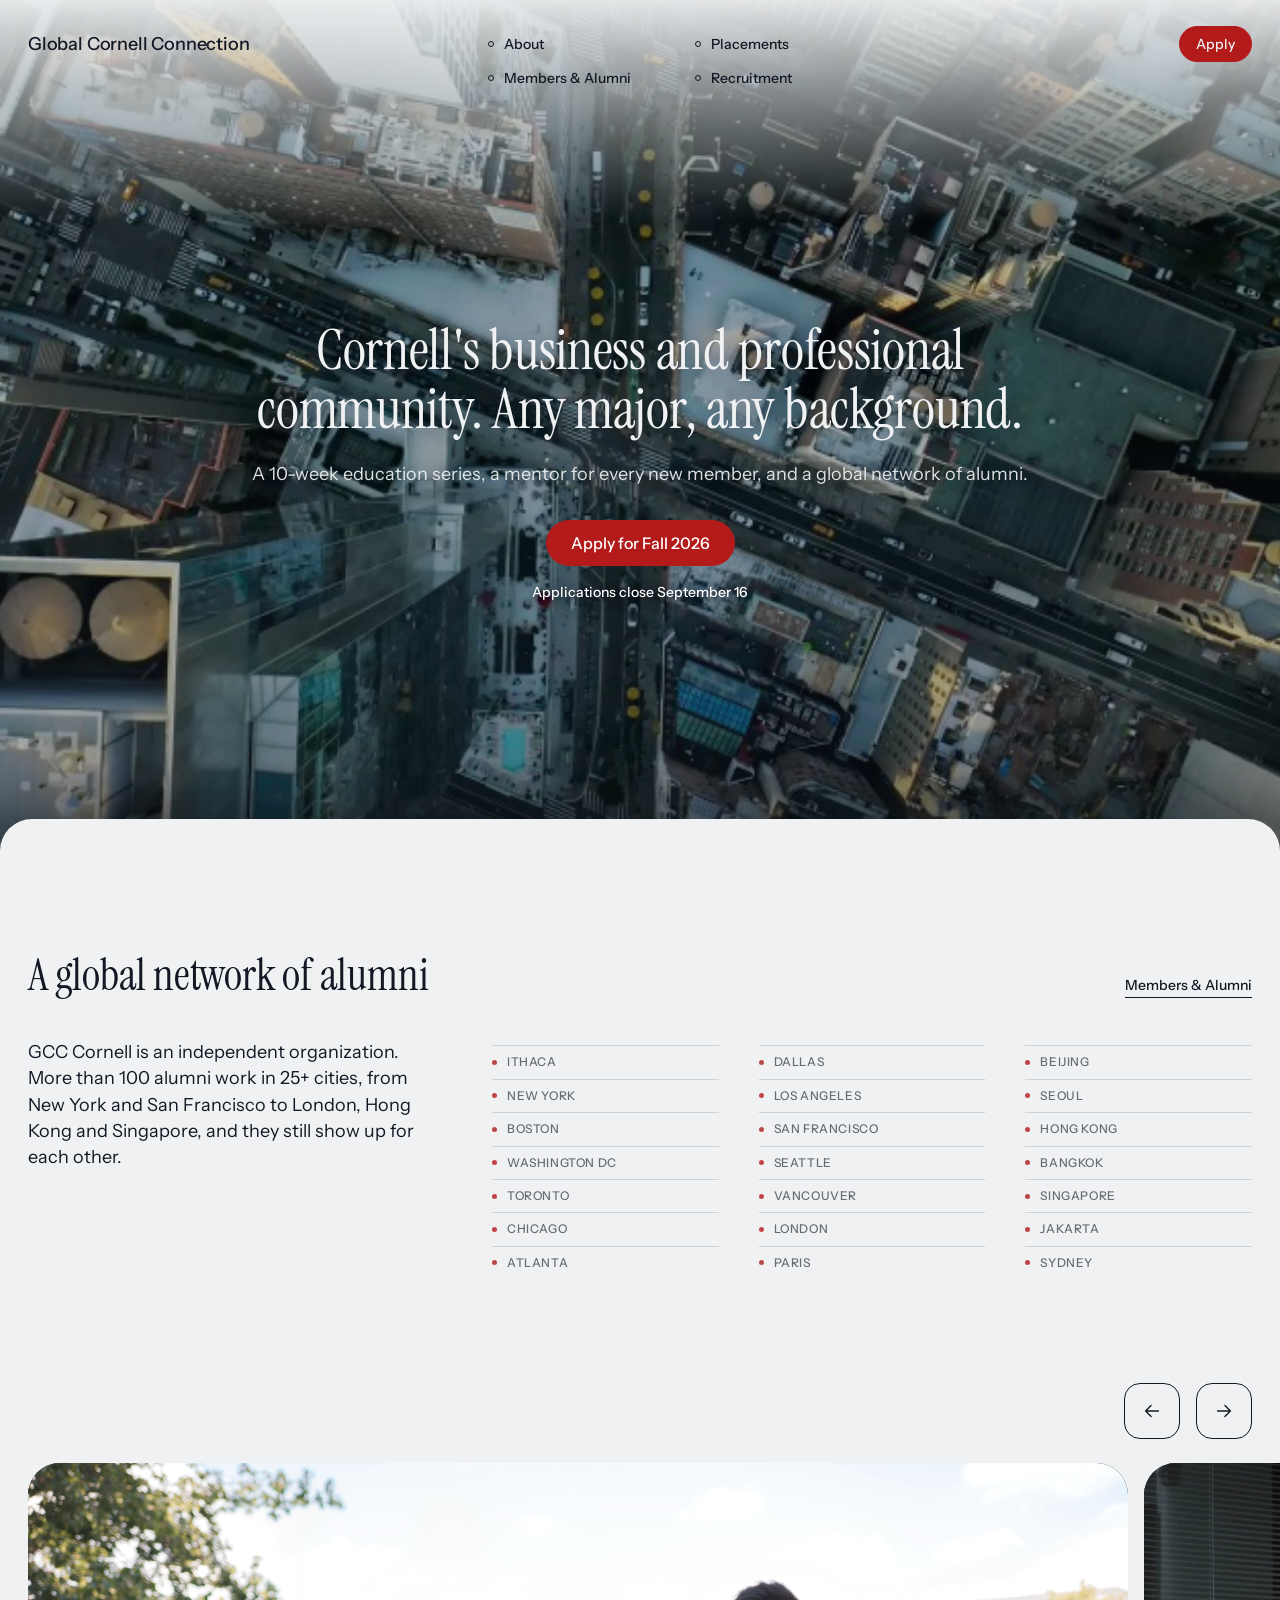
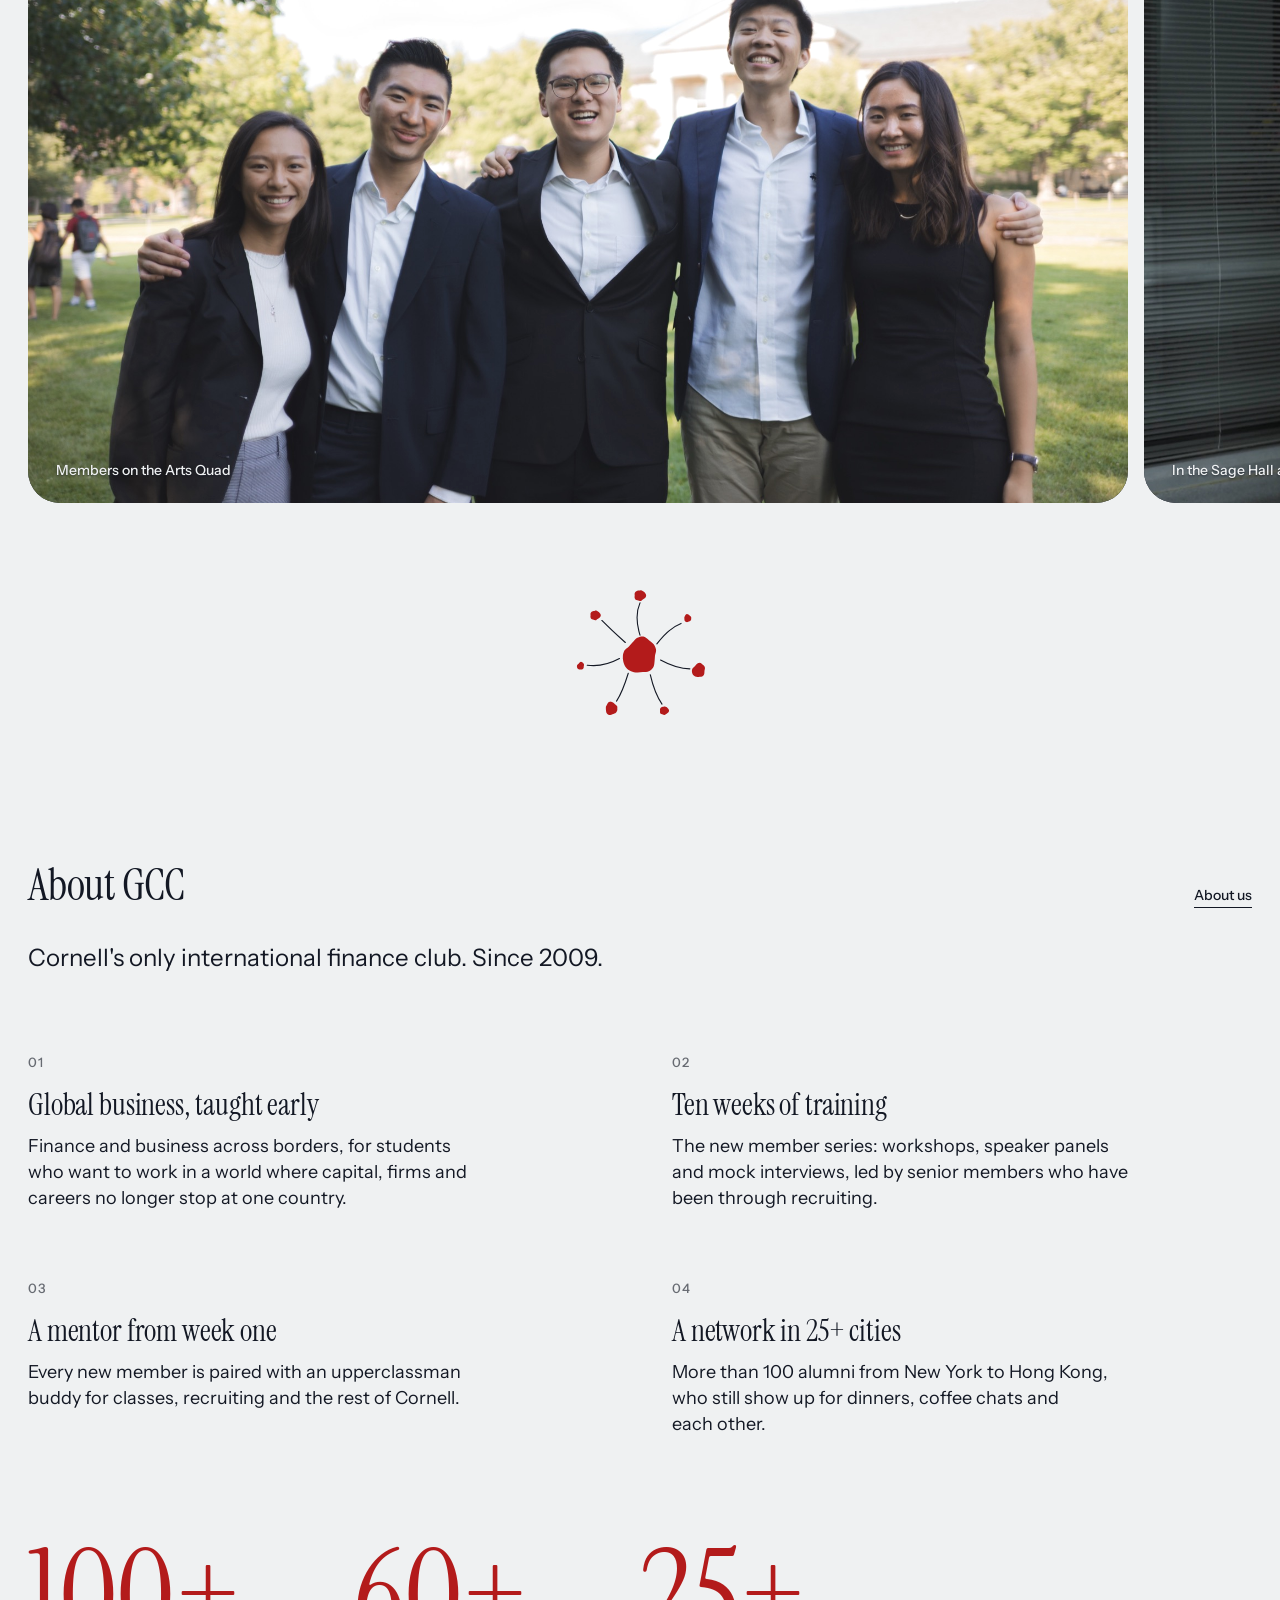
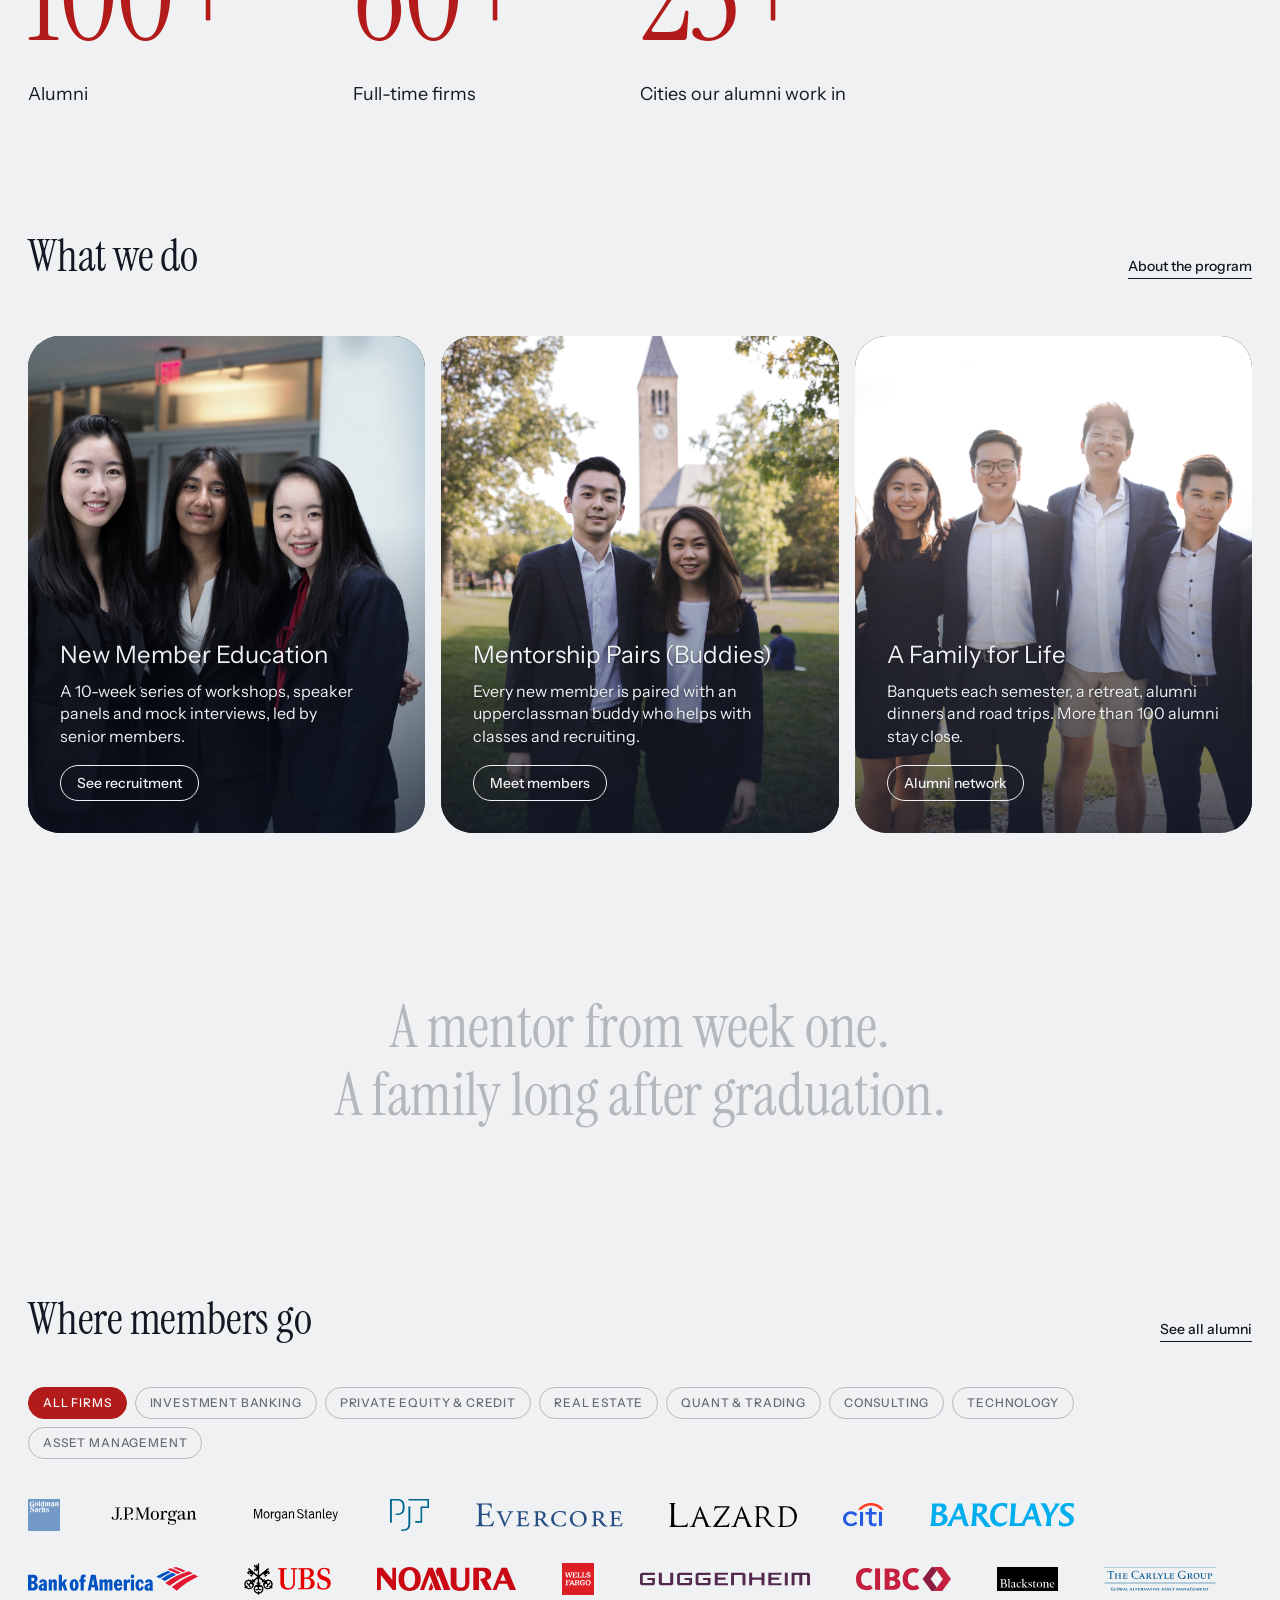
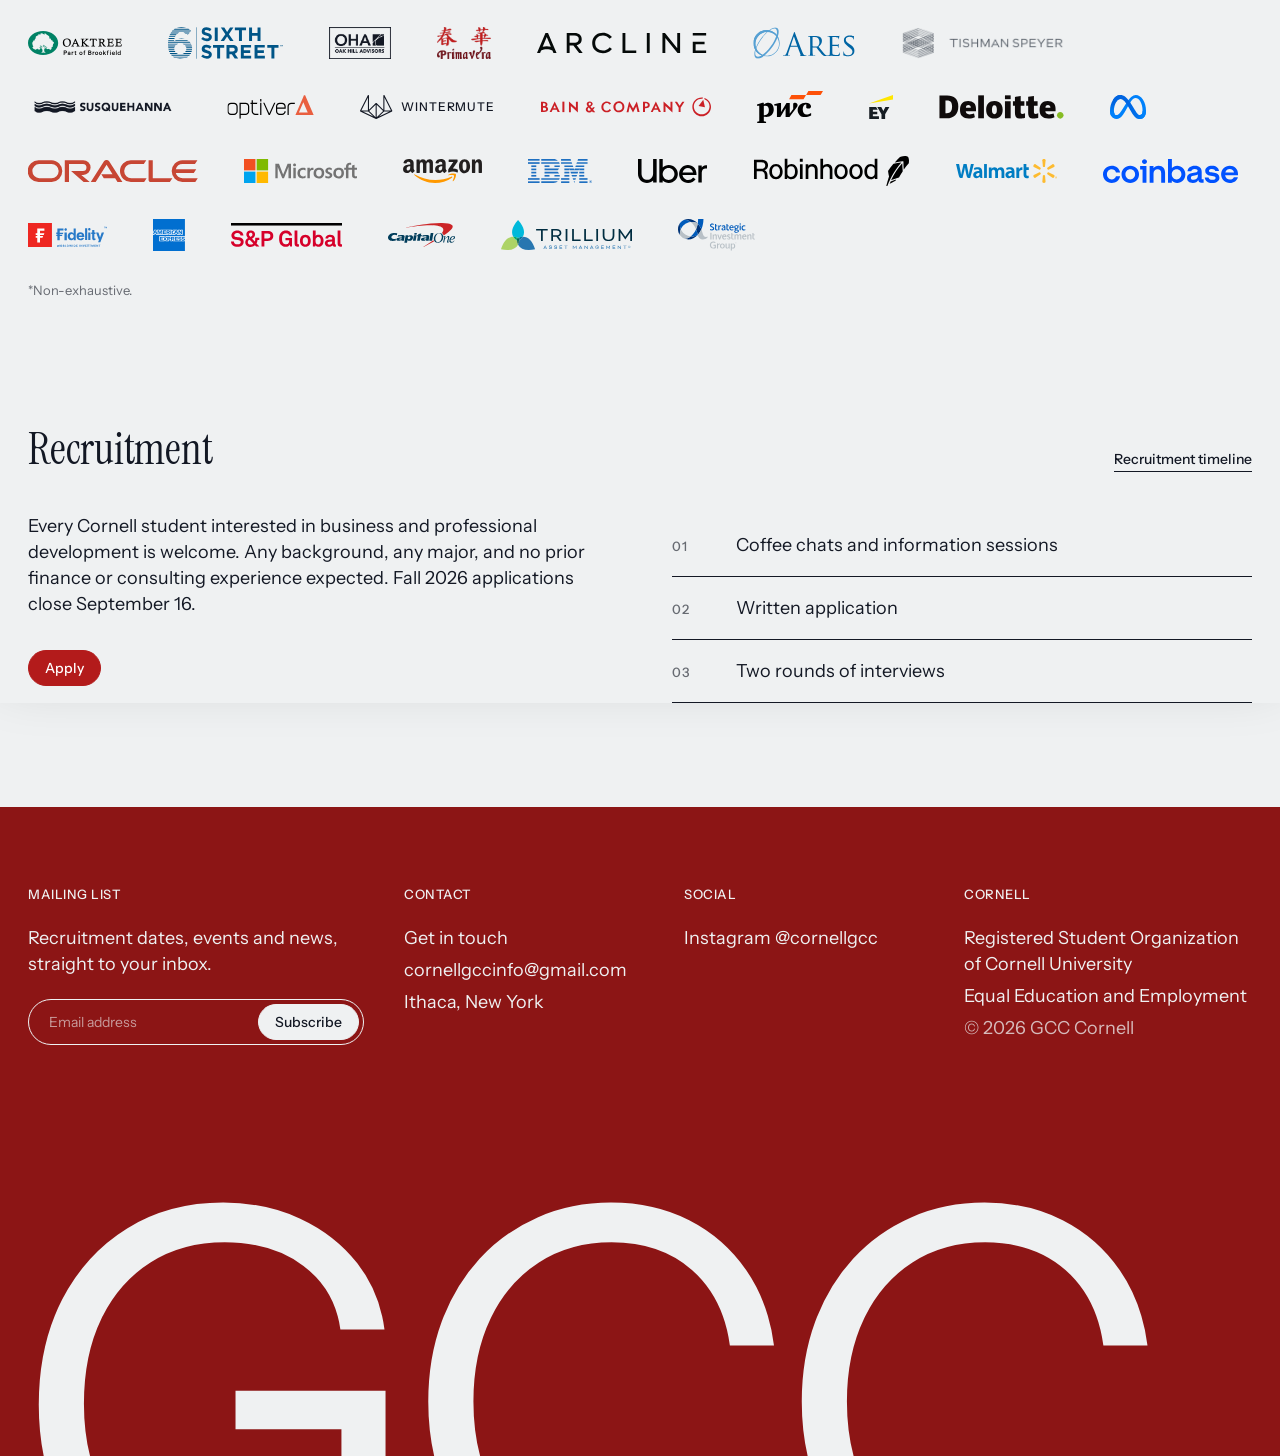
==== commit 59307c4f: "Placements: the field — one floating graphic replaces the wall and the desks Every firm on one stage" ====
--- a/index.html
+++ b/index.html
@@ -17,7 +17,7 @@
   <!-- loading screen gate: html.is-loading exists only when JS runs and motion is allowed — no-JS and
        reduced-motion visitors never see the curtain. Set before first paint. -->
   <script>try{if(!matchMedia("(prefers-reduced-motion: reduce)").matches)document.documentElement.classList.add("is-loading")}catch(e){}</script>
-  <link rel="stylesheet" href="styles.css?v=1789326495">
+  <link rel="stylesheet" href="styles.css?v=1789329009">
 </head>
 <body class="home--cinema">
 
@@ -395,6 +395,6 @@
   <div class="footer__wordmark" aria-hidden="true">GCC</div>
 </footer>
 
-<script src="site.js?v=1789326495" defer></script>
+<script src="site.js?v=1789329009" defer></script>
 </body>
 </html>
--- a/styles.css
+++ b/styles.css
@@ -582,11 +582,11 @@
 .hero--cinema .hero__video { will-change: transform; transform-origin: 50% 50%; }
 
 /* --- hairlines draw in from the left as their section reveals --- */
-.js-reveal .section__head, .js-reveal .desk, .js-reveal .steps, .js-reveal .facet, .js-reveal .deskbar { position: relative; border-top-color: transparent; }
-.js-reveal .section__head::before, .js-reveal .desk::before, .js-reveal .steps::before, .js-reveal .facet::before, .js-reveal .deskbar::before {
+.js-reveal .section__head, .js-reveal .desk, .js-reveal .steps, .js-reveal .facet { position: relative; border-top-color: transparent; }
+.js-reveal .section__head::before, .js-reveal .desk::before, .js-reveal .steps::before, .js-reveal .facet::before::before {
   content: ""; position: absolute; left: 0; right: 0; top: -1px; height: 1px; background: var(--ink);
   transform: scaleX(0); transform-origin: left center; transition: transform 900ms var(--ease-out) 80ms; }
-.js-reveal.is-in .section__head::before, .js-reveal.is-in .desk::before, .js-reveal.is-in .steps::before, .js-reveal.is-in .facet::before, .js-reveal.is-in .deskbar::before { transform: scaleX(1); }
+.js-reveal.is-in .section__head::before, .js-reveal.is-in .desk::before, .js-reveal.is-in .steps::before, .js-reveal.is-in .facet::before { transform: scaleX(1); }
 .home--cinema .sheet > .section:first-child .section__head::before { display: none; }   /* that head has no hairline by design */
 
 /* --- staggered children: [data-stagger] > * cascade 50ms apart once their section is in --- */
@@ -601,33 +601,6 @@
 .facet p { margin-top: 10px; max-width: 460px; }
 .facets + .stats { margin-top: 96px; }
 
-/* --- Placements: the desk switcher (one desk at a time) --- */
-.deskbar { display: flex; align-items: center; gap: 16px; margin-top: 40px; border-top: 1px solid var(--ink); padding-top: 18px; }
-.deskbar__tabs { display: flex; flex-wrap: wrap; gap: 6px; flex: 1; min-width: 0; }
-.deskbar__tab { font: 500 12px/1 var(--sans); text-transform: uppercase; letter-spacing: .06em; padding: 10px 14px; border: 1px solid var(--ink); border-radius: 999px; background: transparent; color: var(--ink); cursor: pointer; transition: background var(--t) var(--ease-out), color var(--t) var(--ease-out), transform var(--t-press, 120ms) var(--ease-out); }
-.deskbar__tab[aria-selected="true"] { background: var(--ink); color: var(--cream); }
-.deskbar__tab:active { transform: scale(.97); }
-.deskbar__arrow { flex: none; width: 44px; height: 44px; border-radius: 50%; border: 1px solid var(--ink); background: transparent; color: var(--ink); font: 400 18px/1 var(--sans); display: grid; place-items: center; cursor: pointer; transition: background var(--t) var(--ease-out), color var(--t) var(--ease-out); }
-.deskbar__count { flex: none; font: 400 14px/1 var(--sans); color: var(--ink-60); font-variant-numeric: lining-nums tabular-nums; }
-@media (hover: hover) {
-  .deskbar__tab:hover { background: var(--mist); }
-  .deskbar__tab[aria-selected="true"]:hover { background: var(--ink); }
-  .deskbar__arrow:hover { background: var(--ink); color: var(--cream); }
-}
-.desks.is-switching { grid-template-columns: 1fr; gap: 0; margin-top: 8px; }
-.desks.is-switching .desk { border-top: 0; padding-top: 32px; }
-.desks.is-switching .desk::before { display: none; }
-.desks.is-switching .desk.is-active { animation: deskIn 520ms var(--ease-out) both; }
-@keyframes deskIn { from { opacity: 0; transform: translateY(14px); } to { opacity: 1; transform: none; } }
-.desks.is-switching .desk__label { font: 400 clamp(34px, 4.2vw, 52px)/1.08 var(--serif); text-transform: none; letter-spacing: -.008em; }
-.desks.is-switching .desk__n { font-size: 112px; margin-top: 28px; }
-.desks.is-switching .desk__nl { font-size: 16px; }
-.desk__desc { margin-top: 14px; max-width: 620px; color: var(--ink-60); }
-.desks.is-switching .desk__logos { gap: 28px 44px; margin-top: 40px; }
-.desks.is-switching .fchip img { height: 30px; max-width: 220px; }
-.desks.is-switching .fchip img.tall { height: 44px; }
-.desks.is-switching .fchip--text { font-size: 13px; }
-
 /* --- Placements: the footprint — the city ledger, the network as the product --- */
 .footprint { list-style: none; margin: 32px 0 0; padding: 0; display: flex; flex-wrap: wrap; gap: 12px 0; }
 .footprint li { font: 500 13px/1 var(--sans); text-transform: uppercase; letter-spacing: .08em; padding: 8px 18px 8px 0; margin-right: 18px; border-right: 1px solid var(--mist); }
@@ -636,16 +609,12 @@
 
 @media (max-width: 800px) {
   .facets { grid-template-columns: 1fr; gap: 32px; }
-  .deskbar { flex-wrap: wrap; }
-  .deskbar__tabs { order: 3; flex-basis: 100%; }
-  .desks.is-switching .desk__n { font-size: 80px; }
 }
 @media (prefers-reduced-motion: reduce) {
   .nav { transition: none; }
-  .js-reveal .section__head, .js-reveal .desk, .js-reveal .steps, .js-reveal .facet, .js-reveal .deskbar { border-top-color: var(--ink); }
-  .js-reveal .section__head::before, .js-reveal .desk::before, .js-reveal .steps::before, .js-reveal .facet::before, .js-reveal .deskbar::before { display: none; }
+  .js-reveal .section__head, .js-reveal .desk, .js-reveal .steps, .js-reveal .facet { border-top-color: var(--ink); }
+  .js-reveal .section__head::before, .js-reveal .desk::before, .js-reveal .steps::before, .js-reveal .facet::before::before { display: none; }
   .js-reveal [data-stagger] > * { opacity: 1 !important; transform: none !important; transition: none !important; }
-  .desks.is-switching .desk.is-active { animation: none; }
   .hero--cinema .hero__video { transform: none !important; }
 }
 
@@ -660,3 +629,48 @@
 .js-reveal.is-in .contact::before { transform: scaleX(1); }
 @media (max-width: 800px) { .contacts { grid-template-columns: 1fr; gap: 24px; } }
 @media (prefers-reduced-motion: reduce) { .js-reveal .contact { border-top-color: var(--ink); } .js-reveal .contact::before { display: none; } }
+
+/* --- Placements: the field — every firm floating on one stage (replaces the wall and the desks) --- */
+.section--field { margin-top: 8px; }
+.field-head { border-top: 1px solid var(--ink); padding-top: 22px; }
+.field-head .label { display: block; margin-bottom: 22px; }
+.fieldfs { display: flex; flex-wrap: wrap; gap: 8px; }
+.fieldf { font: 500 12px/1 var(--sans); text-transform: uppercase; letter-spacing: .07em; color: var(--ink-60); background: transparent; border: 1px solid var(--mist); border-radius: 999px; padding: 10px 14px; cursor: pointer;
+  transition: color var(--t) var(--ease-out), background var(--t) var(--ease-out), border-color var(--t) var(--ease-out); }
+.fieldf.is-on { color: #fff; background: var(--carnelian); border-color: var(--carnelian); }
+.fieldf:focus-visible { outline: 2px solid var(--carnelian); outline-offset: 2px; }
+@media (hover: hover) { .fieldf:hover { color: var(--ink); border-color: var(--ink); } .fieldf.is-on:hover { color: #fff; border-color: var(--carnelian); } }
+.field-caption { margin: 18px 0 0; min-height: 1.5em; max-width: 620px; font-size: 18px; line-height: 1.5; color: var(--ink); }
+.field { position: relative; list-style: none; margin: 28px 0 0; padding: 0; display: flex; flex-wrap: wrap; justify-content: center; align-items: center; gap: 36px 48px; }
+.field.is-live { display: block; }
+.tile { --lit: 0; --d: 1; display: flex; align-items: center; justify-content: center; }
+.field.is-live .tile {
+  position: absolute; left: 0; top: 0; translate: calc(var(--x, 0px) - 50%) calc(var(--y, 0px) - 50%);
+  scale: calc(var(--d) * (0.96 + 0.08 * var(--lit)));
+  opacity: calc(.62 + .38 * var(--lit)); filter: grayscale(calc(1 - var(--lit)));
+  transition: translate 900ms var(--ease-out), opacity 320ms var(--ease-out), filter 320ms var(--ease-out), scale 320ms var(--ease-out);
+  animation: fieldIn 640ms var(--ease-out) backwards; animation-delay: calc(var(--i, 0) * 18ms); animation-play-state: paused;
+  will-change: translate, opacity; }
+.field.is-settling .tile { transition: none; }
+.field:not(.is-live) .tile { opacity: calc(.62 + .38 * var(--lit)); filter: grayscale(calc(1 - var(--lit))); transition: opacity 320ms var(--ease-out), filter 320ms var(--ease-out);
+  animation: fieldIn 640ms var(--ease-out) backwards; animation-delay: calc(var(--i, 0) * 18ms); animation-play-state: paused; }
+.js-reveal.is-in .field:not(.is-live) .tile { animation-play-state: running; }
+.field:not(.is-live) .tile.is-off { display: none; }
+.js-reveal.is-in .field.is-live .tile { animation-play-state: running; }
+@keyframes fieldIn { from { opacity: 0; scale: .8; } }
+.field.is-live .tile.is-off { opacity: .09; filter: grayscale(1); scale: calc(var(--d) * .88); }
+.tile__bob { display: flex; align-items: center; gap: 10px; will-change: transform; }
+.tile img { height: 26px; width: auto; max-width: 180px; display: block; }
+.tile img.tall { height: 38px; }
+.tile img.crest { height: 50px; max-width: 64px; }
+.tile img.mark { height: 24px; max-width: 32px; }
+.tile__text { font: 500 12px/1.3 var(--sans); text-transform: uppercase; letter-spacing: .08em; color: var(--ink); white-space: nowrap; }
+@media (hover: hover) { .field.is-live .tile:hover { --lit: 1; } }
+@media (max-width: 800px) {
+  .field { gap: 24px 28px; }
+  .tile img { height: 20px; max-width: 130px; } .tile img.tall { height: 28px; } .tile img.crest { height: 40px; } .tile img.mark { height: 20px; }
+}
+@media (prefers-reduced-motion: reduce) {
+  .field.is-live .tile { --lit: 1; animation: none; transition: none; }
+  .tile__bob { transform: none !important; }
+}
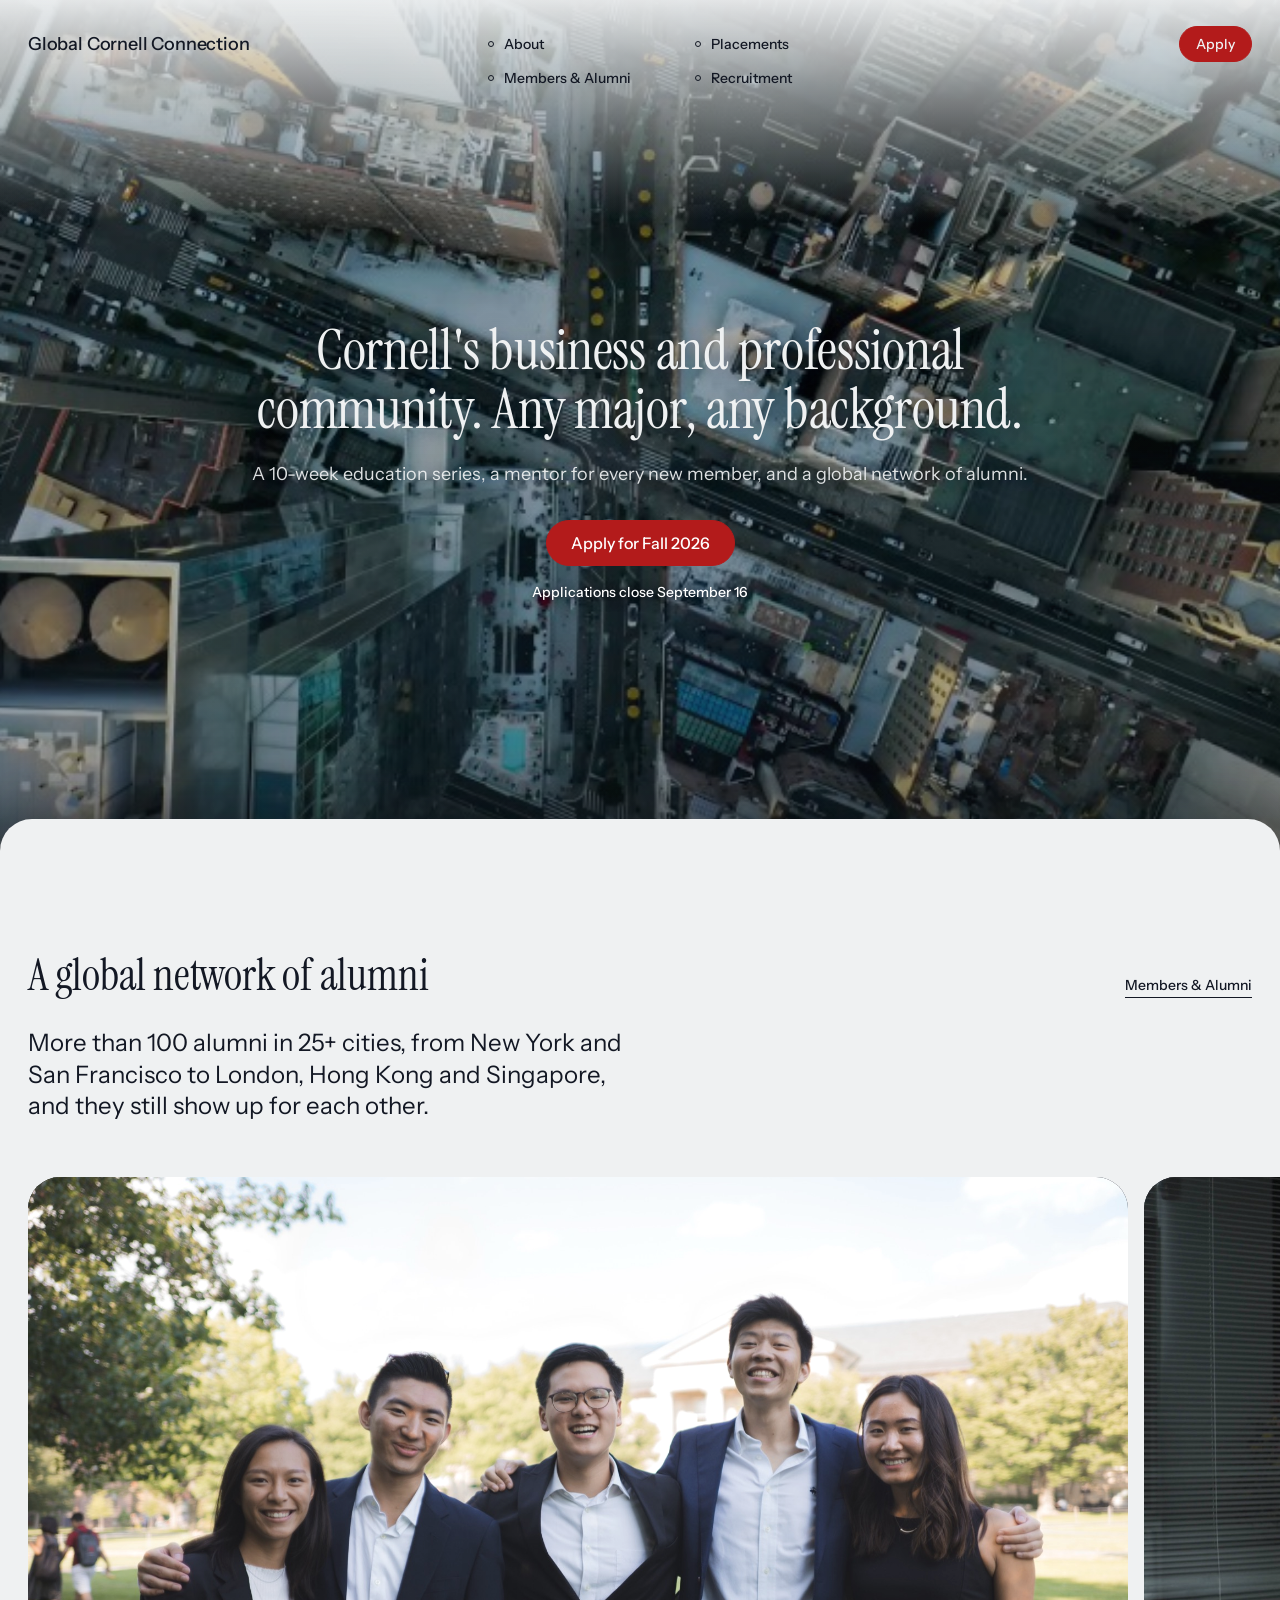
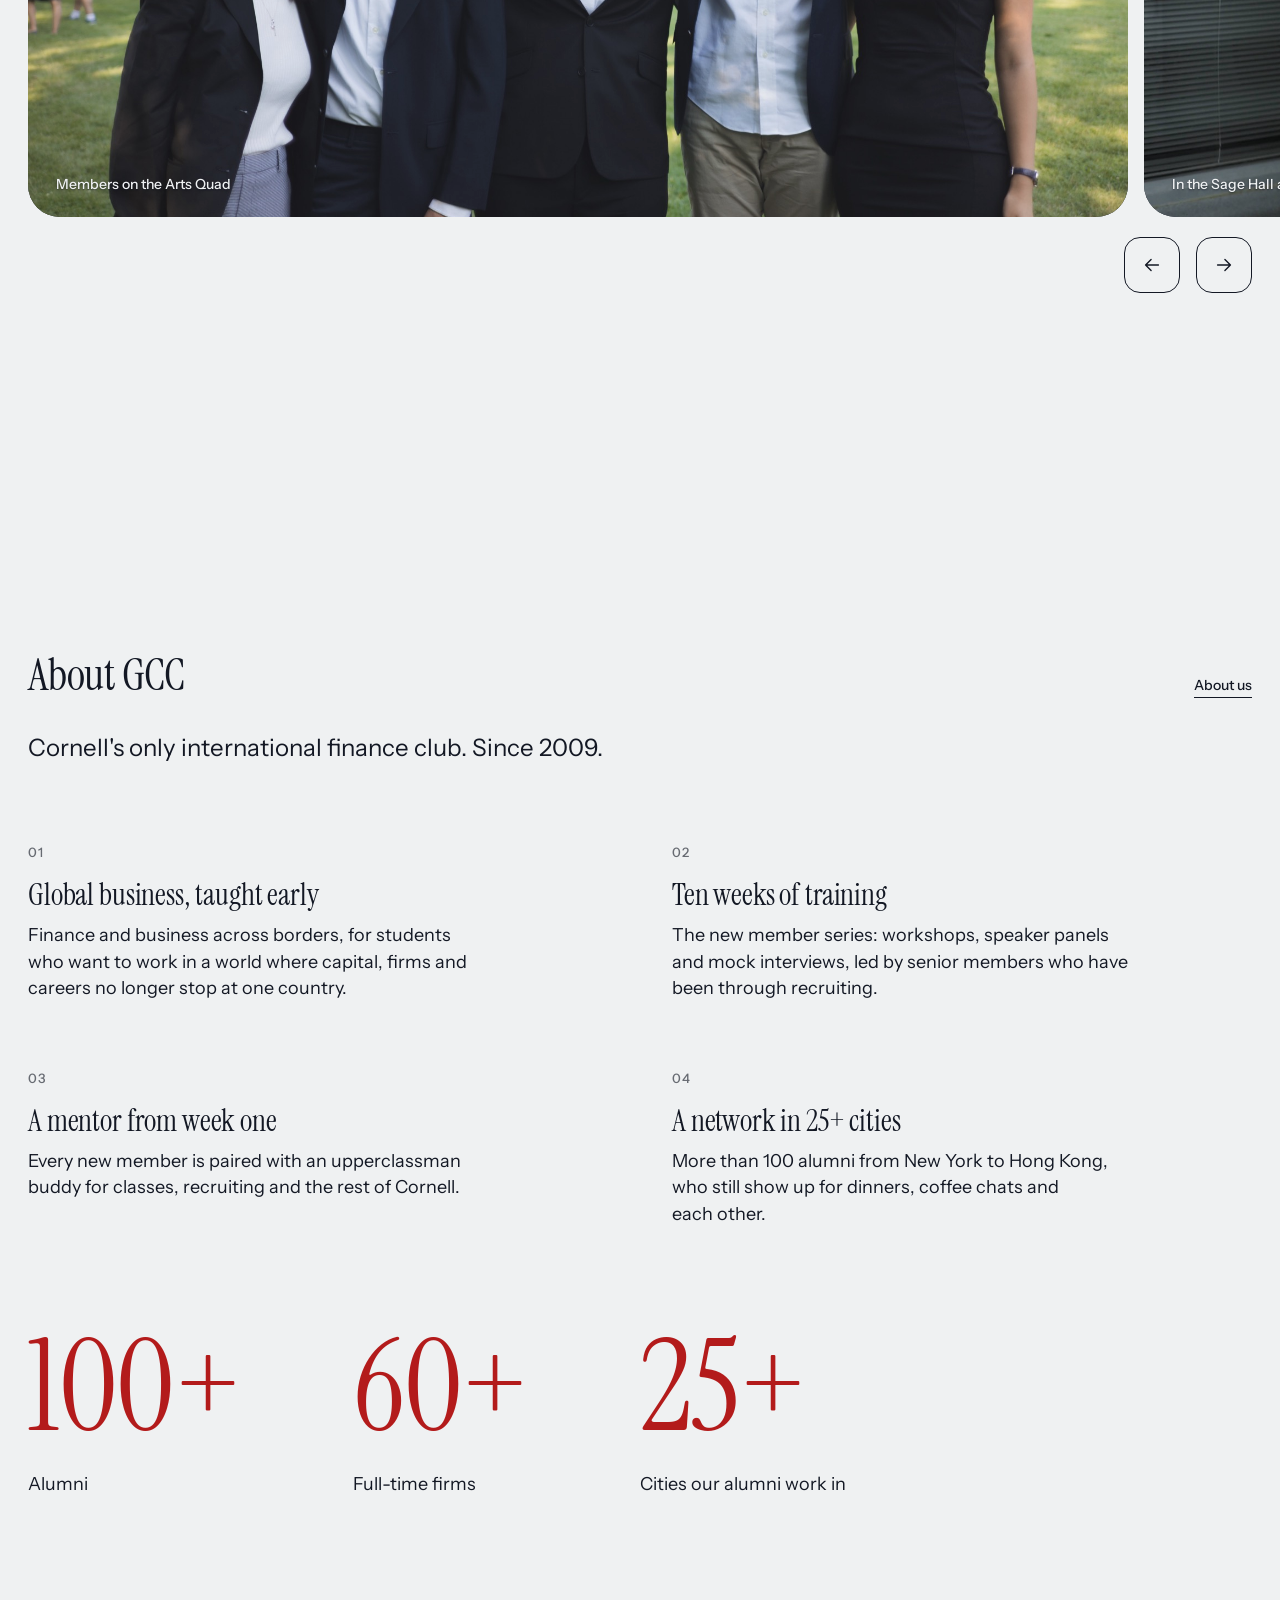
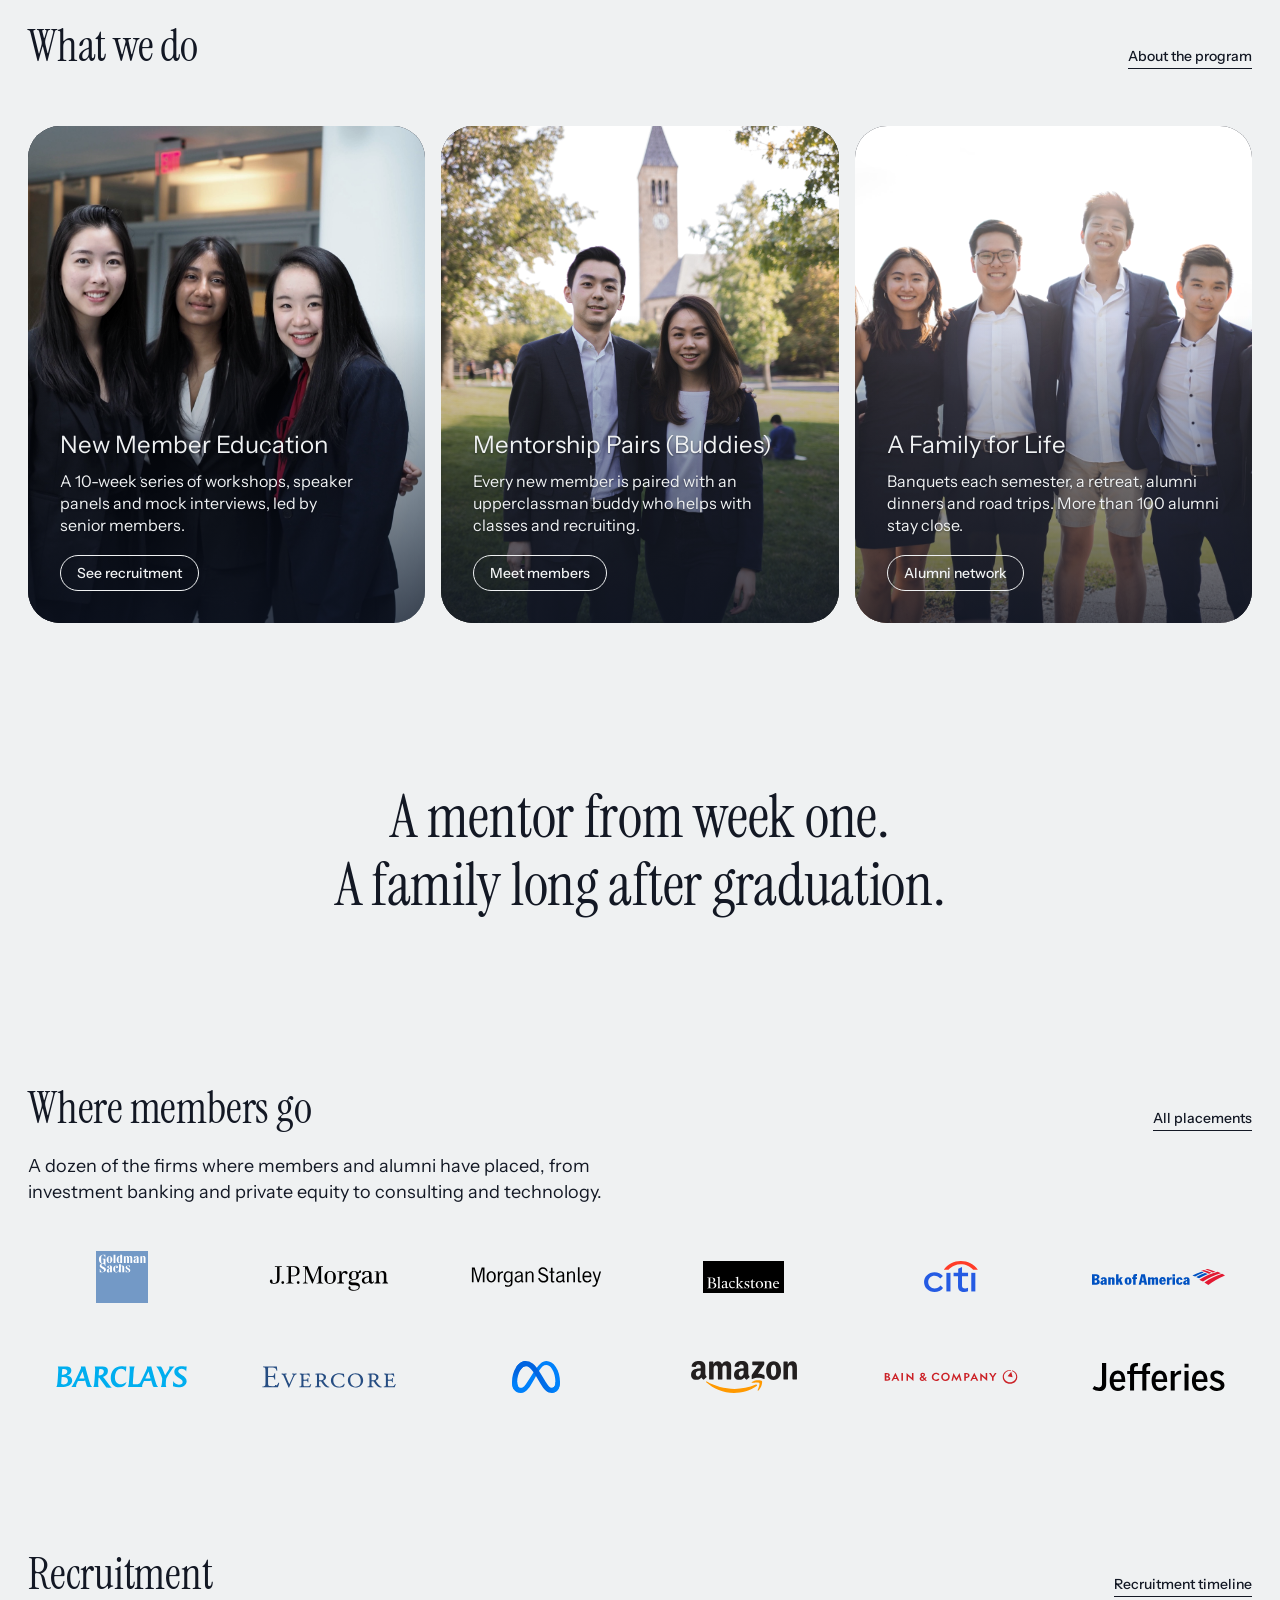
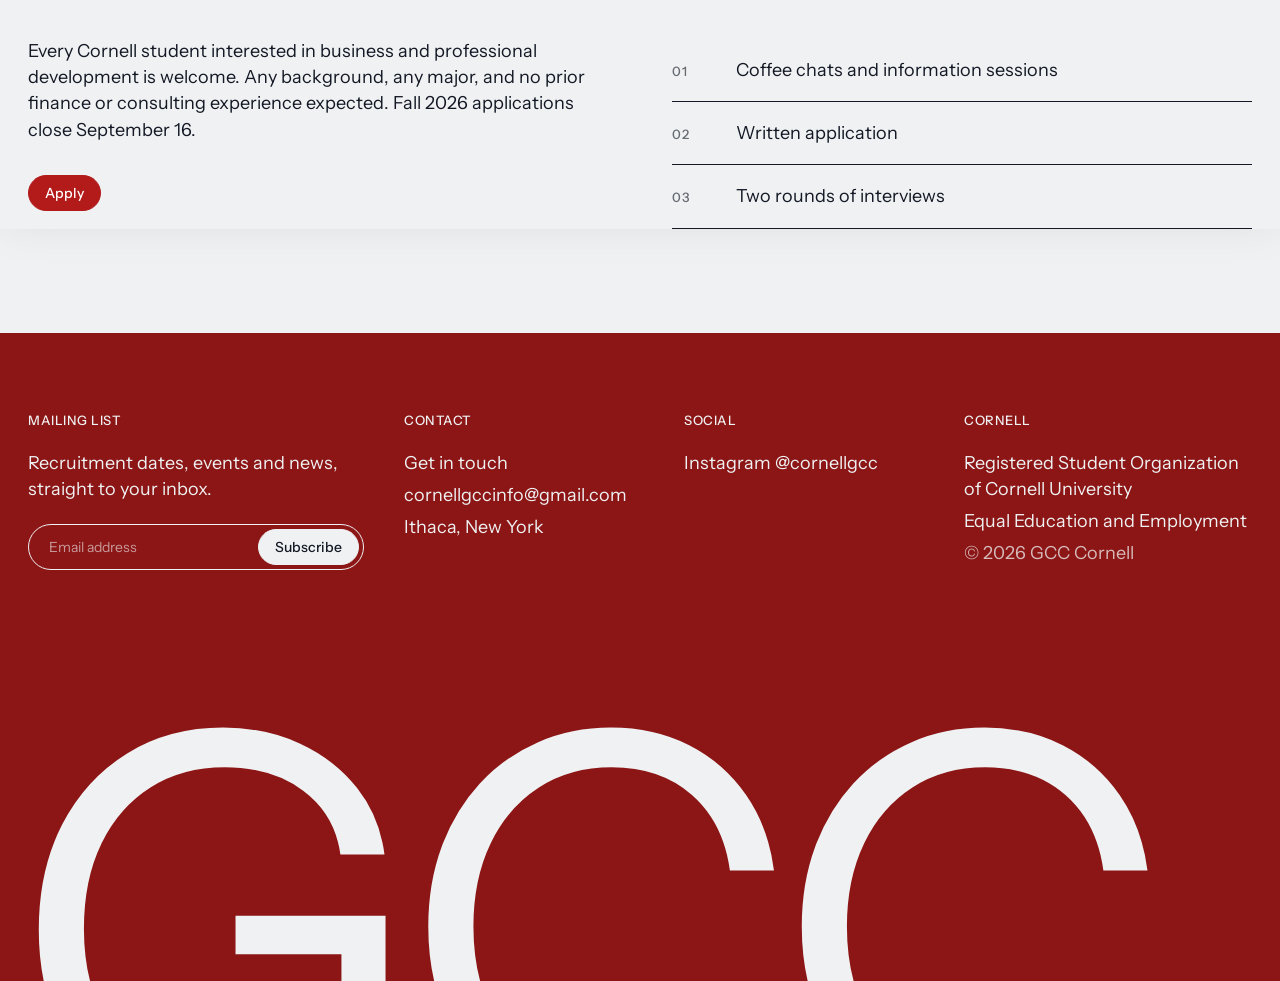
==== commit 35497319: "Placements wall, alumni directory, and a page width Placements - One grid of 48 marks, most recognis" ====
--- a/index.html
+++ b/index.html
@@ -17,7 +17,7 @@
   <!-- loading screen gate: html.is-loading exists only when JS runs and motion is allowed — no-JS and
        reduced-motion visitors never see the curtain. Set before first paint. -->
   <script>try{if(!matchMedia("(prefers-reduced-motion: reduce)").matches)document.documentElement.classList.add("is-loading")}catch(e){}</script>
-  <link rel="stylesheet" href="styles.css?v=1789329009">
+  <link rel="stylesheet" href="styles.css?v=1789440677">
 </head>
 <body class="home--cinema">
 
@@ -94,51 +94,17 @@
   <!-- the sheet: everything below slides over the pinned hero video with a rounded top edge (Millennium register) -->
   <div class="sheet">
 
-  <!-- ===== 2. the network of alumni (v2.0, streamlined): the sentence left, the 21-city index right — a quiet ledger, no animation. ===== -->
+  <!-- ===== 2. the network of alumni: the title and one sentence, nothing drawn — the photographs that follow are the picture. ===== -->
   <section class="section section--network" aria-labelledby="network-title">
     <div class="section__head">
       <h2 class="section__title" id="network-title">A global network of alumni</h2>
       <a class="section__link" href="members.html">Members &amp; Alumni</a>
     </div>
-    <div class="network">
-      <p class="network__text">GCC Cornell is an independent organization. More than 100 alumni work in 25+ cities, from New York and San Francisco to London, Hong Kong and Singapore, and they still show up for each other.</p>
-      <!-- the city index: a live readout — a row lights carnelian as the signal passes through its city (globe.js) -->
-      <ul class="network__cities">
-        <li data-city="ITHACA">Ithaca</li>
-        <li data-city="NEW YORK">New York</li>
-        <li data-city="BOSTON">Boston</li>
-        <li data-city="WASHINGTON DC">Washington DC</li>
-        <li data-city="TORONTO">Toronto</li>
-        <li data-city="CHICAGO">Chicago</li>
-        <li data-city="ATLANTA">Atlanta</li>
-        <li data-city="DALLAS">Dallas</li>
-        <li data-city="LOS ANGELES">Los Angeles</li>
-        <li data-city="SAN FRANCISCO">San Francisco</li>
-        <li data-city="SEATTLE">Seattle</li>
-        <li data-city="VANCOUVER">Vancouver</li>
-        <li data-city="LONDON">London</li>
-        <li data-city="PARIS">Paris</li>
-        <li data-city="BEIJING">Beijing</li>
-        <li data-city="SEOUL">Seoul</li>
-        <li data-city="HONG KONG">Hong Kong</li>
-        <li data-city="BANGKOK">Bangkok</li>
-        <li data-city="SINGAPORE">Singapore</li>
-        <li data-city="JAKARTA">Jakarta</li>
-        <li data-city="SYDNEY">Sydney</li>
-      </ul>
-    </div>
+    <p class="section__lede network__lede">More than 100 alumni in 25+ cities, from New York and San Francisco to London, Hong Kong and Singapore, and they still show up for each other.</p>
   </section>
 
     <!-- photo carousel: each card = figure + img + caption (captions describe what is visible; placeholders until the occasion is confirmed) -->
     <section class="gallery" aria-label="Photographs of the GCC Cornell community" data-carousel>
-      <div class="carousel-controls">
-        <button class="ctrl" type="button" data-prev aria-label="Previous photo">
-          <svg viewBox="0 0 24 24" aria-hidden="true"><path d="M19 12H5M11 6l-6 6 6 6"/></svg>
-        </button>
-        <button class="ctrl" type="button" data-next aria-label="Next photo">
-          <svg viewBox="0 0 24 24" aria-hidden="true"><path d="M5 12h14M13 6l6 6-6 6"/></svg>
-        </button>
-      </div>
       <div class="carousel" tabindex="0" aria-roledescription="carousel">
         <!-- build:gallery -->
         <figure class="card">
@@ -158,6 +124,14 @@
           <figcaption data-placeholder="caption">Members on the Arts Quad lawn</figcaption>
         </figure>
 <!-- /build:gallery -->
+      </div>
+      <div class="carousel-controls">
+        <button class="ctrl" type="button" data-prev aria-label="Previous photo">
+          <svg viewBox="0 0 24 24" aria-hidden="true"><path d="M19 12H5M11 6l-6 6 6 6"/></svg>
+        </button>
+        <button class="ctrl" type="button" data-next aria-label="Next photo">
+          <svg viewBox="0 0 24 24" aria-hidden="true"><path d="M5 12h14M13 6l6 6-6 6"/></svg>
+        </button>
       </div>
     </section>
 
@@ -263,74 +237,29 @@
     <p class="tagline__text">A mentor from week one.<br>A family long after graduation.</p>
   </section>
 
-  <!-- ===== 6. where members go: the firm wall, then a few named alumni ===== -->
-  <section class="section" aria-labelledby="firms-title">
-    <div class="section__head">
-      <h2 class="section__title" id="firms-title">Where members go</h2>
-      <a class="section__link" href="members.html">See all alumni</a>
-    </div>
-    <!-- logos: official marks via Wikimedia Commons, used nominatively (fact of employment), rendered grayscale -->
-    <!-- the wall (v3.6): every firm at once — filters light one practice; replaces the scrolling tape -->
-    <div class="wall" data-wall>
-      <div class="wall__filters" aria-label="Filter firms by practice">
-        <button class="wallf is-on" type="button" data-desk="all" aria-pressed="true">All firms</button>
-        <button class="wallf" type="button" data-desk="ib" aria-pressed="false">Investment banking</button>
-        <button class="wallf" type="button" data-desk="pe" aria-pressed="false">Private equity &amp; credit</button>
-        <button class="wallf" type="button" data-desk="re" aria-pressed="false">Real estate</button>
-        <button class="wallf" type="button" data-desk="quant" aria-pressed="false">Quant &amp; trading</button>
-        <button class="wallf" type="button" data-desk="consult" aria-pressed="false">Consulting</button>
-        <button class="wallf" type="button" data-desk="tech" aria-pressed="false">Technology</button>
-        <button class="wallf" type="button" data-desk="amf" aria-pressed="false">Asset management</button>
-      </div>
-      <ul class="wall__grid" aria-label="Firms where GCC members and alumni work">
-      <li class="wall__item" data-desk="ib"><img src="assets/logos/goldman-sachs.svg" alt="Goldman Sachs" class="tall" loading="lazy"></li>
-      <li class="wall__item" data-desk="ib"><img src="assets/logos/jpmorgan.svg" alt="J.P. Morgan" loading="lazy"></li>
-      <li class="wall__item" data-desk="ib"><img src="assets/logos/morgan-stanley.svg" alt="Morgan Stanley" loading="lazy"></li>
-      <li class="wall__item" data-desk="ib"><img src="assets/logos/pjt.svg" alt="PJT Partners" class="tall" loading="lazy"></li>
-      <li class="wall__item" data-desk="ib"><img src="assets/logos/evercore.svg" alt="Evercore" loading="lazy"></li>
-      <li class="wall__item" data-desk="ib"><img src="assets/logos/lazard.svg" alt="Lazard" loading="lazy"></li>
-      <li class="wall__item" data-desk="ib"><img src="assets/logos/citi.svg" alt="Citi" loading="lazy"></li>
-      <li class="wall__item" data-desk="ib"><img src="assets/logos/barclays.svg" alt="Barclays" loading="lazy"></li>
-      <li class="wall__item" data-desk="ib"><img src="assets/logos/bank-of-america.svg" alt="Bank of America" loading="lazy"></li>
-      <li class="wall__item" data-desk="ib"><img src="assets/logos/ubs.png" alt="UBS" class="tall" loading="lazy"></li>
-      <li class="wall__item" data-desk="ib"><img src="assets/logos/nomura.svg" alt="Nomura" loading="lazy"></li>
-      <li class="wall__item" data-desk="ib"><img src="assets/logos/wells-fargo.svg" alt="Wells Fargo" class="tall" loading="lazy"></li>
-      <li class="wall__item" data-desk="ib"><img src="assets/logos/guggenheim.svg" alt="Guggenheim Partners" loading="lazy"></li>
-      <li class="wall__item" data-desk="ib"><img src="assets/logos/cibc.svg" alt="CIBC" loading="lazy"></li>
-      <li class="wall__item" data-desk="pe re"><img src="assets/logos/blackstone.svg" alt="Blackstone" loading="lazy"></li>
-      <li class="wall__item" data-desk="pe"><img src="assets/logos/carlyle.svg" alt="The Carlyle Group" loading="lazy"></li>
-      <li class="wall__item" data-desk="pe"><img src="assets/logos/oaktree.svg" alt="Oaktree Capital" loading="lazy"></li>
-      <li class="wall__item" data-desk="pe"><img src="assets/logos/sixth-street.svg" alt="Sixth Street" class="tall" loading="lazy"></li>
-      <li class="wall__item" data-desk="pe"><img src="assets/logos/oak-hill.png" alt="Oak Hill Advisors" class="tall" loading="lazy"></li>
-      <li class="wall__item" data-desk="pe"><img src="assets/logos/primavera.png" alt="Primavera Capital" class="tall" loading="lazy"></li>
-      <li class="wall__item" data-desk="pe"><img src="assets/logos/arcline.svg" alt="Arcline Investment Management" loading="lazy"></li>
-      <li class="wall__item" data-desk="re"><img src="assets/logos/ares.svg" alt="Ares Management" class="tall" loading="lazy"></li>
-      <li class="wall__item" data-desk="re"><img src="assets/logos/tishman-speyer.png" alt="Tishman Speyer" class="tall" loading="lazy"></li>
-      <li class="wall__item" data-desk="quant"><img src="assets/logos/susquehanna.png" alt="Susquehanna International Group" loading="lazy"></li>
-      <li class="wall__item" data-desk="quant"><img src="assets/logos/optiver.svg" alt="Optiver" loading="lazy"></li>
-      <li class="wall__item wall__item--lockup" data-desk="quant"><img src="assets/logos/wintermute.svg" alt="" loading="lazy"><span>Wintermute</span></li>
-      <li class="wall__item" data-desk="consult"><img src="assets/logos/bain.svg" alt="Bain &amp; Company" loading="lazy"></li>
-      <li class="wall__item" data-desk="consult"><img src="assets/logos/pwc.svg" alt="PwC" class="tall" loading="lazy"></li>
-      <li class="wall__item" data-desk="consult"><img src="assets/logos/ey.svg" alt="EY" loading="lazy"></li>
-      <li class="wall__item" data-desk="consult"><img src="assets/logos/deloitte.svg" alt="Deloitte" loading="lazy"></li>
-      <li class="wall__item" data-desk="tech"><img src="assets/logos/meta.svg" alt="Meta" loading="lazy"></li>
-      <li class="wall__item" data-desk="tech"><img src="assets/logos/oracle.svg" alt="Oracle" loading="lazy"></li>
-      <li class="wall__item" data-desk="tech"><img src="assets/logos/microsoft.svg" alt="Microsoft" loading="lazy"></li>
-      <li class="wall__item" data-desk="tech"><img src="assets/logos/amazon.svg" alt="Amazon" loading="lazy"></li>
-      <li class="wall__item" data-desk="tech"><img src="assets/logos/ibm.svg" alt="IBM" loading="lazy"></li>
-      <li class="wall__item" data-desk="tech"><img src="assets/logos/uber.svg" alt="Uber" loading="lazy"></li>
-      <li class="wall__item" data-desk="tech"><img src="assets/logos/robinhood.svg" alt="Robinhood" class="tall" loading="lazy"></li>
-      <li class="wall__item" data-desk="tech"><img src="assets/logos/walmart.svg" alt="Walmart Global Tech" loading="lazy"></li>
-      <li class="wall__item" data-desk="tech"><img src="assets/logos/coinbase.svg" alt="Coinbase" loading="lazy"></li>
-      <li class="wall__item" data-desk="amf"><img src="assets/logos/fidelity.svg" alt="Fidelity" loading="lazy"></li>
-      <li class="wall__item" data-desk="amf"><img src="assets/logos/amex.svg" alt="American Express" class="tall" loading="lazy"></li>
-      <li class="wall__item" data-desk="amf"><img src="assets/logos/sp-global.svg" alt="S&amp;P Global" loading="lazy"></li>
-      <li class="wall__item" data-desk="amf"><img src="assets/logos/capital-one.svg" alt="Capital One" loading="lazy"></li>
-      <li class="wall__item" data-desk="amf"><img src="assets/logos/trillium.svg" alt="Trillium Asset Management" class="tall" loading="lazy"></li>
-      <li class="wall__item" data-desk="amf"><img src="assets/logos/strategic-investment-group.svg" alt="Strategic Investment Group" class="tall" loading="lazy"></li>
-      </ul>
-      <p class="wall__note">*Non-exhaustive.</p>
-    </div>
+
+  <!-- ===== 6. where members go: a dozen marks as a preview — the full wall is the Placements page (logos: official marks via
+       Wikimedia Commons, used nominatively; same grid and slide-in as Placements) ===== -->
+  <section class="section" aria-labelledby="placed-title">
+    <div class="section__head">
+      <h2 class="section__title" id="placed-title">Where members go</h2>
+      <a class="section__link" href="placements.html">All placements</a>
+    </div>
+    <p class="section__intro">A dozen of the firms where members and alumni have placed, from investment banking and private equity to consulting and technology.</p>
+    <ul class="marks marks--home" aria-label="A dozen firms where GCC members and alumni have placed">
+      <li class="mark"><img src="assets/logos/goldman-sachs.svg" alt="Goldman Sachs" class="tall" loading="lazy"></li>
+      <li class="mark"><img src="assets/logos/jpmorgan.svg" alt="J.P. Morgan" class="tall" loading="lazy"></li>
+      <li class="mark"><img src="assets/logos/morgan-stanley.svg" alt="Morgan Stanley" class="tall" loading="lazy"></li>
+      <li class="mark"><img src="assets/logos/blackstone.svg" alt="Blackstone" loading="lazy"></li>
+      <li class="mark"><img src="assets/logos/citi.svg" alt="Citi" loading="lazy"></li>
+      <li class="mark"><img src="assets/logos/bank-of-america.svg" alt="Bank of America" loading="lazy"></li>
+      <li class="mark"><img src="assets/logos/barclays.svg" alt="Barclays" loading="lazy"></li>
+      <li class="mark"><img src="assets/logos/evercore.svg" alt="Evercore" loading="lazy"></li>
+      <li class="mark"><img src="assets/logos/meta.svg" alt="Meta" loading="lazy"></li>
+      <li class="mark"><img src="assets/logos/amazon.svg" alt="Amazon" loading="lazy"></li>
+      <li class="mark"><img src="assets/logos/bain.svg" alt="Bain &amp; Company" loading="lazy"></li>
+      <li class="mark"><img src="assets/logos/jefferies.svg" alt="Jefferies" loading="lazy"></li>
+    </ul>
   </section>
 
   <!-- ===== 7. recruitment: paragraph + the one filled (navy) Apply left; how it works right ===== -->
@@ -395,6 +324,6 @@
   <div class="footer__wordmark" aria-hidden="true">GCC</div>
 </footer>
 
-<script src="site.js?v=1789329009" defer></script>
+<script src="site.js?v=1789440677" defer></script>
 </body>
 </html>
--- a/styles.css
+++ b/styles.css
@@ -630,47 +630,88 @@
 @media (max-width: 800px) { .contacts { grid-template-columns: 1fr; gap: 24px; } }
 @media (prefers-reduced-motion: reduce) { .js-reveal .contact { border-top-color: var(--ink); } .js-reveal .contact::before { display: none; } }
 
-/* --- Placements: the field — every firm floating on one stage (replaces the wall and the desks) --- */
-.section--field { margin-top: 8px; }
-.field-head { border-top: 1px solid var(--ink); padding-top: 22px; }
-.field-head .label { display: block; margin-bottom: 22px; }
-.fieldfs { display: flex; flex-wrap: wrap; gap: 8px; }
-.fieldf { font: 500 12px/1 var(--sans); text-transform: uppercase; letter-spacing: .07em; color: var(--ink-60); background: transparent; border: 1px solid var(--mist); border-radius: 999px; padding: 10px 14px; cursor: pointer;
-  transition: color var(--t) var(--ease-out), background var(--t) var(--ease-out), border-color var(--t) var(--ease-out); }
-.fieldf.is-on { color: #fff; background: var(--carnelian); border-color: var(--carnelian); }
-.fieldf:focus-visible { outline: 2px solid var(--carnelian); outline-offset: 2px; }
-@media (hover: hover) { .fieldf:hover { color: var(--ink); border-color: var(--ink); } .fieldf.is-on:hover { color: #fff; border-color: var(--carnelian); } }
-.field-caption { margin: 18px 0 0; min-height: 1.5em; max-width: 620px; font-size: 18px; line-height: 1.5; color: var(--ink); }
-.field { position: relative; list-style: none; margin: 28px 0 0; padding: 0; display: flex; flex-wrap: wrap; justify-content: center; align-items: center; gap: 36px 48px; }
-.field.is-live { display: block; }
-.tile { --lit: 0; --d: 1; display: flex; align-items: center; justify-content: center; }
-.field.is-live .tile {
-  position: absolute; left: 0; top: 0; translate: calc(var(--x, 0px) - 50%) calc(var(--y, 0px) - 50%);
-  scale: calc(var(--d) * (0.96 + 0.08 * var(--lit)));
-  opacity: calc(.62 + .38 * var(--lit)); filter: grayscale(calc(1 - var(--lit)));
-  transition: translate 900ms var(--ease-out), opacity 320ms var(--ease-out), filter 320ms var(--ease-out), scale 320ms var(--ease-out);
-  animation: fieldIn 640ms var(--ease-out) backwards; animation-delay: calc(var(--i, 0) * 18ms); animation-play-state: paused;
-  will-change: translate, opacity; }
-.field.is-settling .tile { transition: none; }
-.field:not(.is-live) .tile { opacity: calc(.62 + .38 * var(--lit)); filter: grayscale(calc(1 - var(--lit))); transition: opacity 320ms var(--ease-out), filter 320ms var(--ease-out);
-  animation: fieldIn 640ms var(--ease-out) backwards; animation-delay: calc(var(--i, 0) * 18ms); animation-play-state: paused; }
-.js-reveal.is-in .field:not(.is-live) .tile { animation-play-state: running; }
-.field:not(.is-live) .tile.is-off { display: none; }
-.js-reveal.is-in .field.is-live .tile { animation-play-state: running; }
-@keyframes fieldIn { from { opacity: 0; scale: .8; } }
-.field.is-live .tile.is-off { opacity: .09; filter: grayscale(1); scale: calc(var(--d) * .88); }
-.tile__bob { display: flex; align-items: center; gap: 10px; will-change: transform; }
-.tile img { height: 26px; width: auto; max-width: 180px; display: block; }
-.tile img.tall { height: 38px; }
-.tile img.crest { height: 50px; max-width: 64px; }
-.tile img.mark { height: 24px; max-width: 32px; }
-.tile__text { font: 500 12px/1.3 var(--sans); text-transform: uppercase; letter-spacing: .08em; color: var(--ink); white-space: nowrap; }
-@media (hover: hover) { .field.is-live .tile:hover { --lit: 1; } }
-@media (max-width: 800px) {
-  .field { gap: 24px 28px; }
-  .tile img { height: 20px; max-width: 130px; } .tile img.tall { height: 28px; } .tile img.crest { height: 40px; } .tile img.mark { height: 20px; }
-}
+/* --- the borrowed register (romemichal.pl, 2026-09): assets slide and lift rather than fade. Expo-out for anything that
+   travels; a strong in-out for the curtain. --- */
+:root { --ease-expo: cubic-bezier(.16, 1, .3, 1); }
+
+/* line clip: text rises out of a mask (the hero line runs on load) */
+.clip { display: block; overflow: hidden; padding-bottom: .12em; margin-bottom: -.12em; }
+.clip__in { display: block; transform: translateY(110%); }
+.hero .clip__in { animation: clipUp 1100ms var(--ease-expo) 120ms forwards; }
+@keyframes clipUp { to { transform: none; } }
+
+/* --- Placements: the marks — every firm at once, one grid, no grouping: the names are the point. Each mark slides in as it
+   enters, sweeping left to right along its row (site.js sets --d from its place in the row). --- */
+.section--marks { margin-top: 0; padding-top: 88px; }
+.marks { list-style: none; margin: 0; padding: 20px 0 0; position: relative; border-top: 1px solid var(--ink);
+  display: grid; grid-template-columns: repeat(5, minmax(0, 1fr)); gap: 4px 24px; }
+.mark { display: flex; align-items: center; justify-content: center; gap: 10px; min-height: 112px; padding: 0 8px;
+  opacity: 0; transform: translateX(40px); transition: opacity 600ms var(--ease-out), transform 1000ms var(--ease-expo); transition-delay: var(--d, 0ms); }
+.mark.is-in { opacity: 1; transform: none; }
+.mark img { height: 32px; width: auto; max-width: 74%; object-fit: contain; display: block;
+  transition: filter 320ms var(--ease-out), opacity 320ms var(--ease-out), transform 320ms var(--ease-expo); }   /* full colour at rest */
+.mark img.tall { height: 52px; }
+.mark img.crest { height: 64px; max-width: 70px; }
+.mark img.icon { height: 26px; max-width: 30px; }
+.mark--text, .mark--lockup span { font: 500 13px/1.3 var(--sans); text-transform: uppercase; letter-spacing: .08em; color: var(--ink-60);
+  text-align: center; transition: color 320ms var(--ease-out); }
+@media (hover: hover) {
+  .mark:hover img { transform: scale(1.06); }
+  .marks:has(.mark:hover) .mark:not(:hover) img { filter: grayscale(1); opacity: .3; }   /* the mark in hand keeps its colour; the rest step back */
+}
+@media (max-width: 1100px) { .marks { grid-template-columns: repeat(4, minmax(0, 1fr)); } .mark { min-height: 100px; } }
+@media (max-width: 800px) {
+  .section--marks { padding-top: 56px; }
+  .marks { grid-template-columns: repeat(3, minmax(0, 1fr)); gap: 0 16px; }
+  .mark { min-height: 84px; padding: 0 4px; }
+  .mark img { height: 24px; max-width: 82%; } .mark img.tall { height: 38px; } .mark img.crest { height: 48px; } .mark img.icon { height: 20px; }
+  .mark--text, .mark--lockup span { font-size: 11px; }
+}
+@media (max-width: 520px) { .marks { grid-template-columns: repeat(2, minmax(0, 1fr)); } }
+
+/* --- photo curtain: a cream sheet lifts off each photo card as its section reveals, and the photo settles from a slight zoom --- */
+.js-reveal .card::before { content: ""; position: absolute; inset: 0; z-index: 3; background: var(--cream); transform-origin: 50% 100%;
+  transition: transform 900ms var(--ease-in-out) 120ms; pointer-events: none; }
+.js-reveal.is-in .card::before { transform: scaleY(0); }
+.js-reveal .card > img { transform: scale(1.06); transition: transform 1400ms var(--ease-expo) 120ms; }
+.js-reveal.is-in .card > img { transform: none; }
+
 @media (prefers-reduced-motion: reduce) {
-  .field.is-live .tile { --lit: 1; animation: none; transition: none; }
-  .tile__bob { transform: none !important; }
-}
+  .clip__in, .hero .clip__in { transform: none; animation: none; transition: none; }
+  .mark { opacity: 1; transform: none; transition: none; }
+  .marks:has(.mark:hover) .mark:not(:hover) img { filter: none; opacity: 1; }
+  .js-reveal .card::before { display: none; }
+  .js-reveal .card > img { transform: none; transition: none; }
+}
+/* --- Home: the network section is the title and one sentence; the photographs follow with a short gap --- */
+.network__lede { margin-top: 28px; }
+.section--network + .gallery { margin-top: 56px; }
+.gallery .carousel-controls { padding: 20px var(--m) 0; }      /* the arrows sit under the track */
+@media (max-width: 800px) { .section--network + .gallery { margin-top: 40px; } .gallery .carousel-controls { padding-top: 16px; } }
+
+/* --- Placements: 48 marks fill six columns exactly; the schools sit under the wall as one quiet labelled row --- */
+.marks { grid-template-columns: repeat(6, minmax(0, 1fr)); gap: 4px 20px; }
+.mark { min-height: 104px; }
+.mark img { max-width: 78%; }
+.marks--schools { border-top: 0; padding-top: 12px; margin-top: 8px; display: flex; flex-wrap: wrap; gap: 0 12px; }
+.marks--schools .mark { min-height: 88px; padding: 0 22px; }
+.schools__label { margin-top: 48px; padding-top: 22px; border-top: 1px solid var(--ink); color: var(--ink-60); }
+@media (max-width: 1100px) { .marks { grid-template-columns: repeat(4, minmax(0, 1fr)); } }
+@media (max-width: 800px) { .marks { grid-template-columns: repeat(3, minmax(0, 1fr)); gap: 0 14px; } .marks--schools { gap: 0; } .marks--schools .mark { min-height: 72px; padding: 0 14px; } .schools__label { margin-top: 32px; } }
+@media (max-width: 520px) { .marks { grid-template-columns: repeat(2, minmax(0, 1fr)); } }
+
+/* --- Home: the placements preview — the same marks grid under a normal section head (which already carries the hairline) --- */
+.marks--home { border-top: 0; padding-top: 0; margin-top: 24px; }
+.marks--home .mark { min-height: 96px; }
+@media (max-width: 800px) { .marks--home .mark { min-height: 80px; } }
+
+/* --- the page has a width. Content is capped at --max and centred; below that nothing changes (the gutter is the old 28px
+   margin); above it the gutters grow so titles, links, ledes and grids stop drifting to the edges of a wide monitor.
+   Heroes, the sheet and the footer ground stay full bleed — only their contents sit inside the gutters. --- */
+:root { --max: 1440px; --gutter: max(var(--m), calc((100% - var(--max)) / 2)); }
+.nav { padding-left: var(--gutter); padding-right: var(--gutter); }
+.hero, .hero--home, .hero--photo, .hero--cinema, .page--photo .hero--photo { padding-left: var(--gutter); padding-right: var(--gutter); }
+.section, .tagline, .divider, .footer { padding-left: var(--gutter); padding-right: var(--gutter); }
+.carousel { padding-left: var(--gutter); padding-right: var(--gutter); scroll-padding-inline: var(--gutter); }
+.carousel-controls, .gallery .carousel-controls { padding-left: var(--gutter); padding-right: var(--gutter); }
+.card { width: min(1100px, calc(100vw - 120px)); }
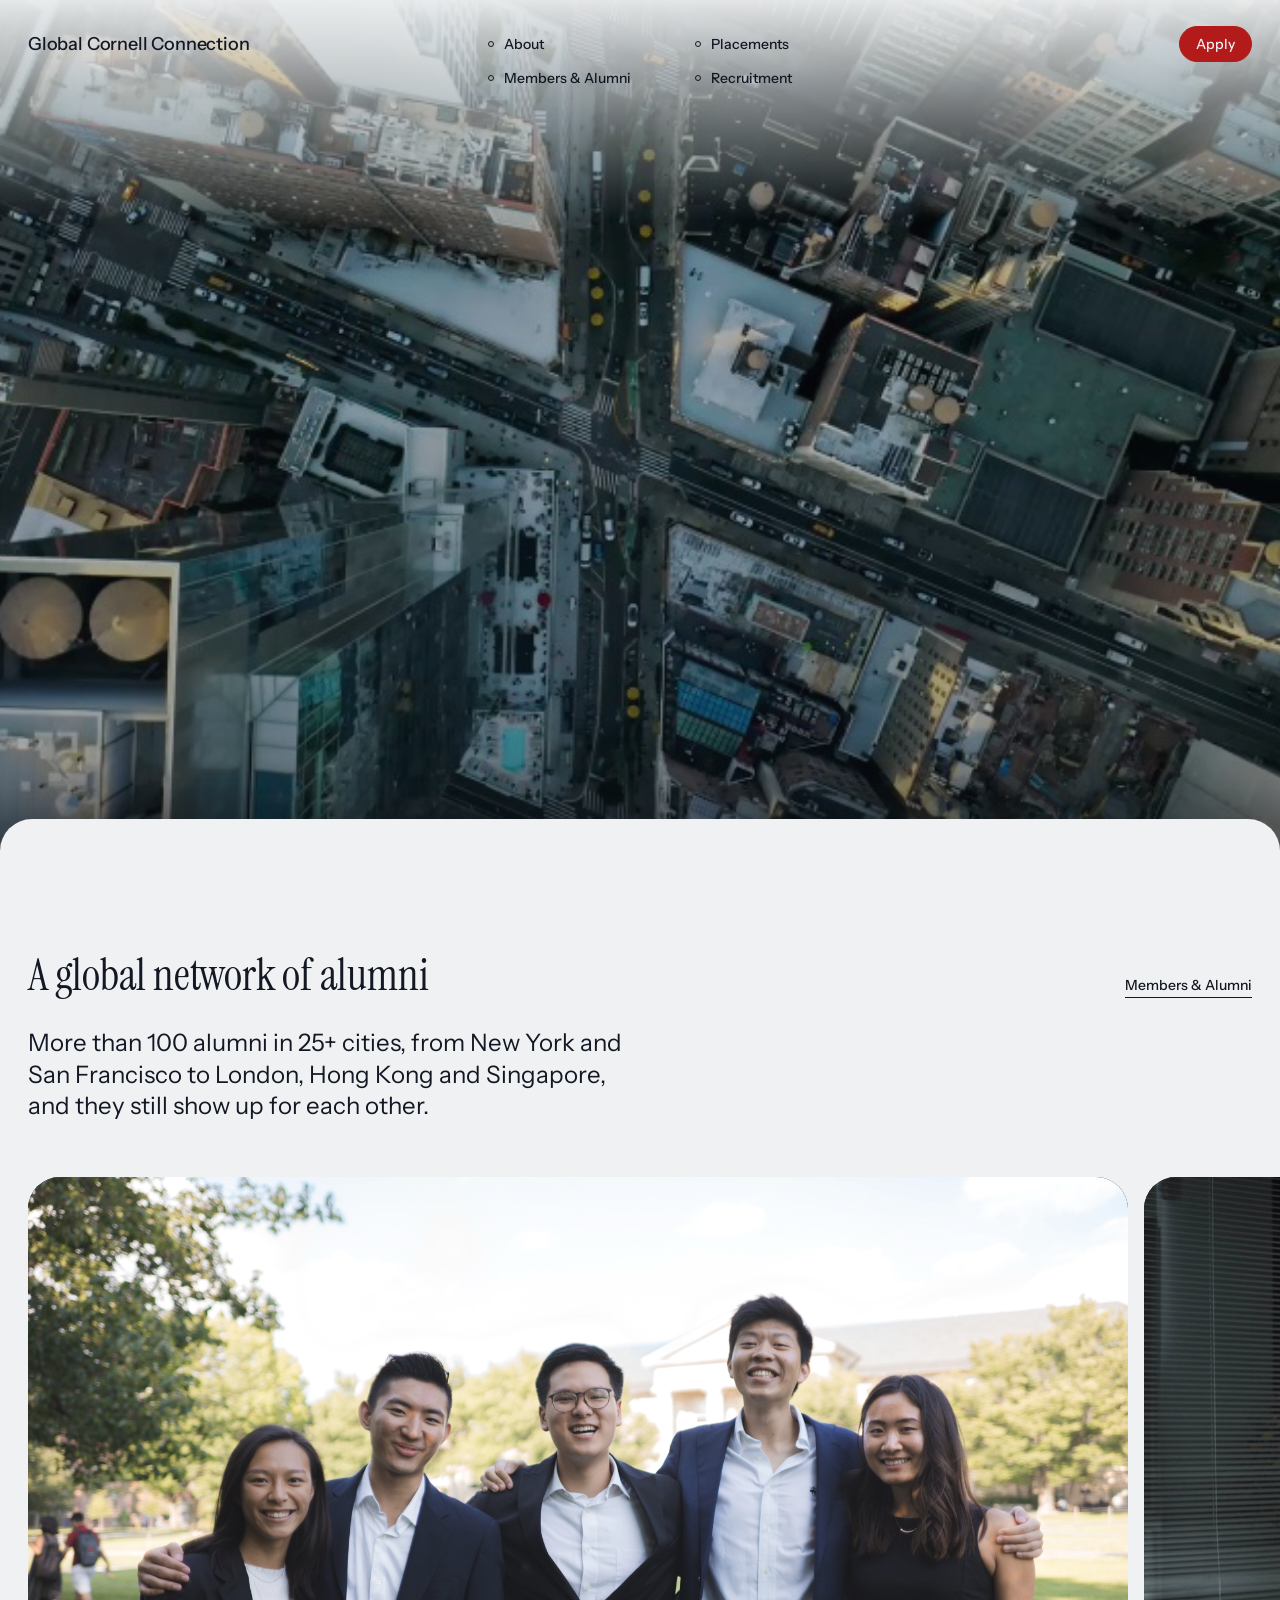
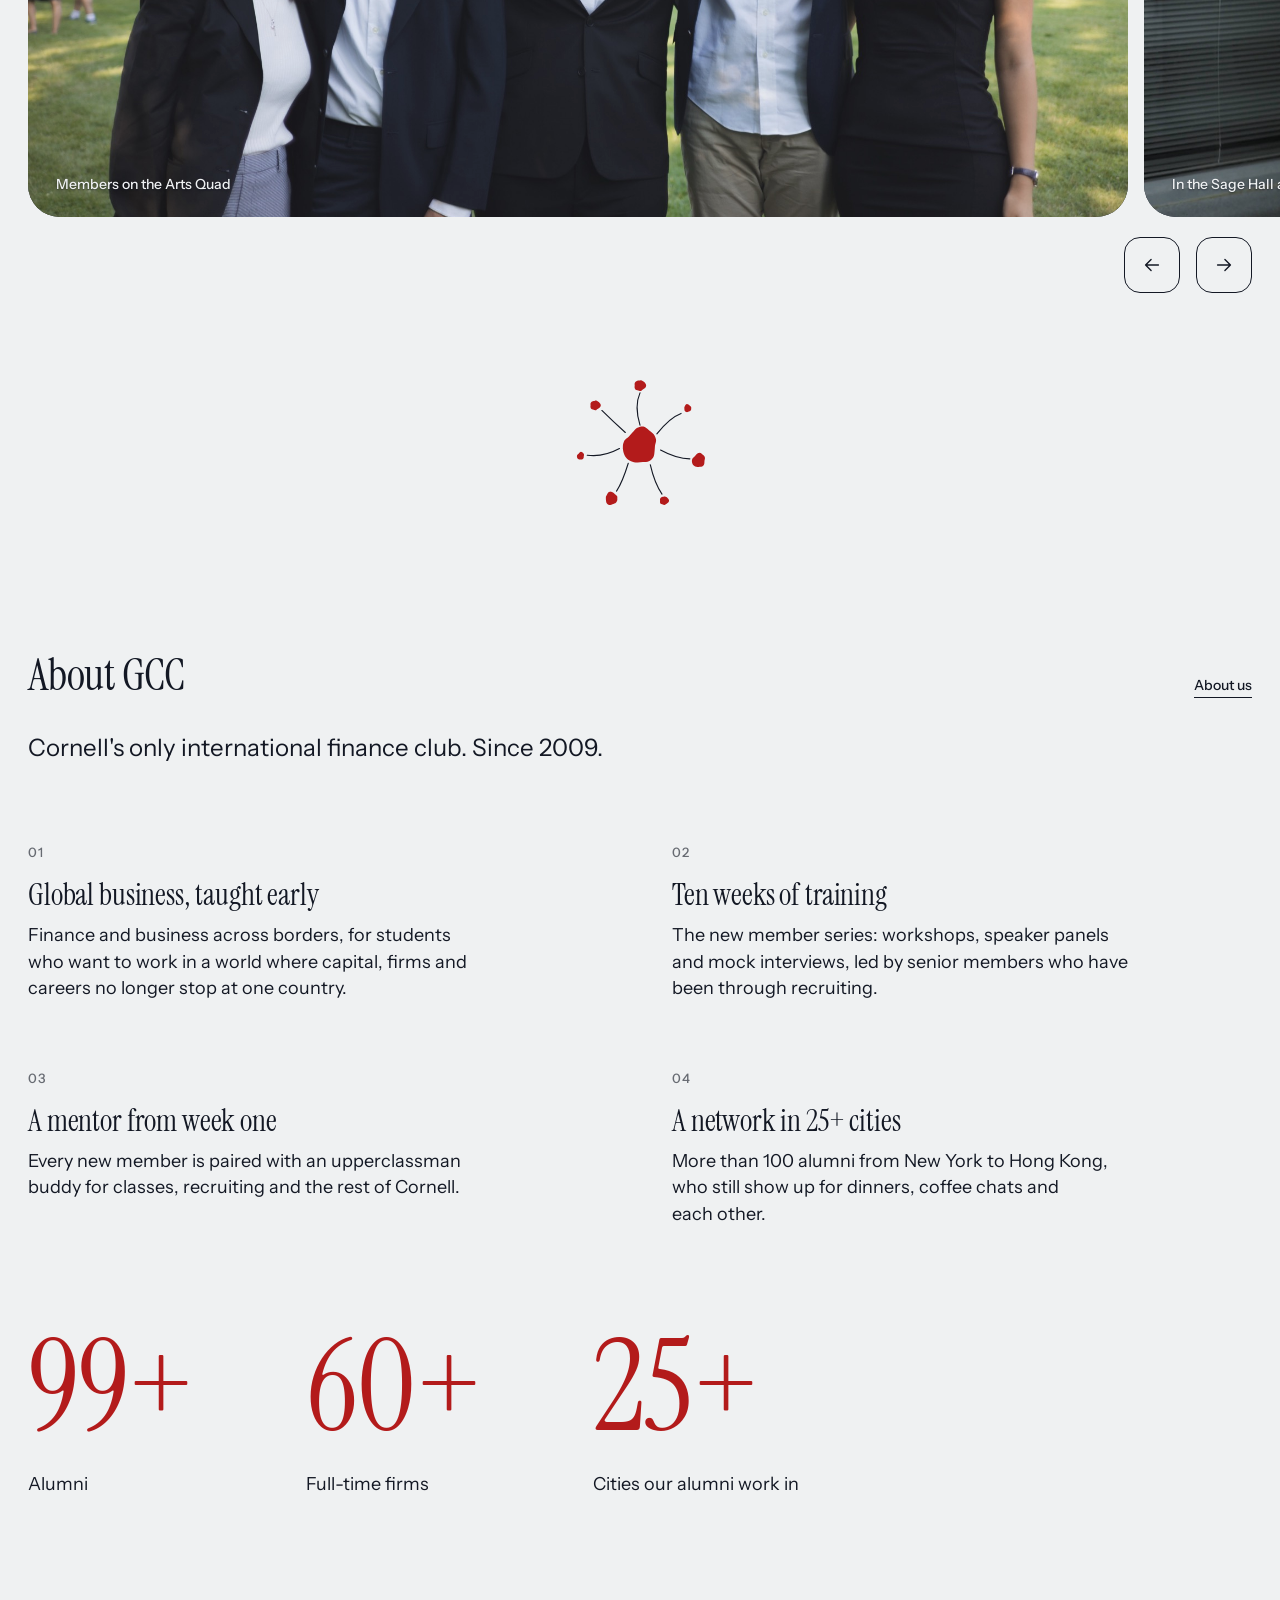
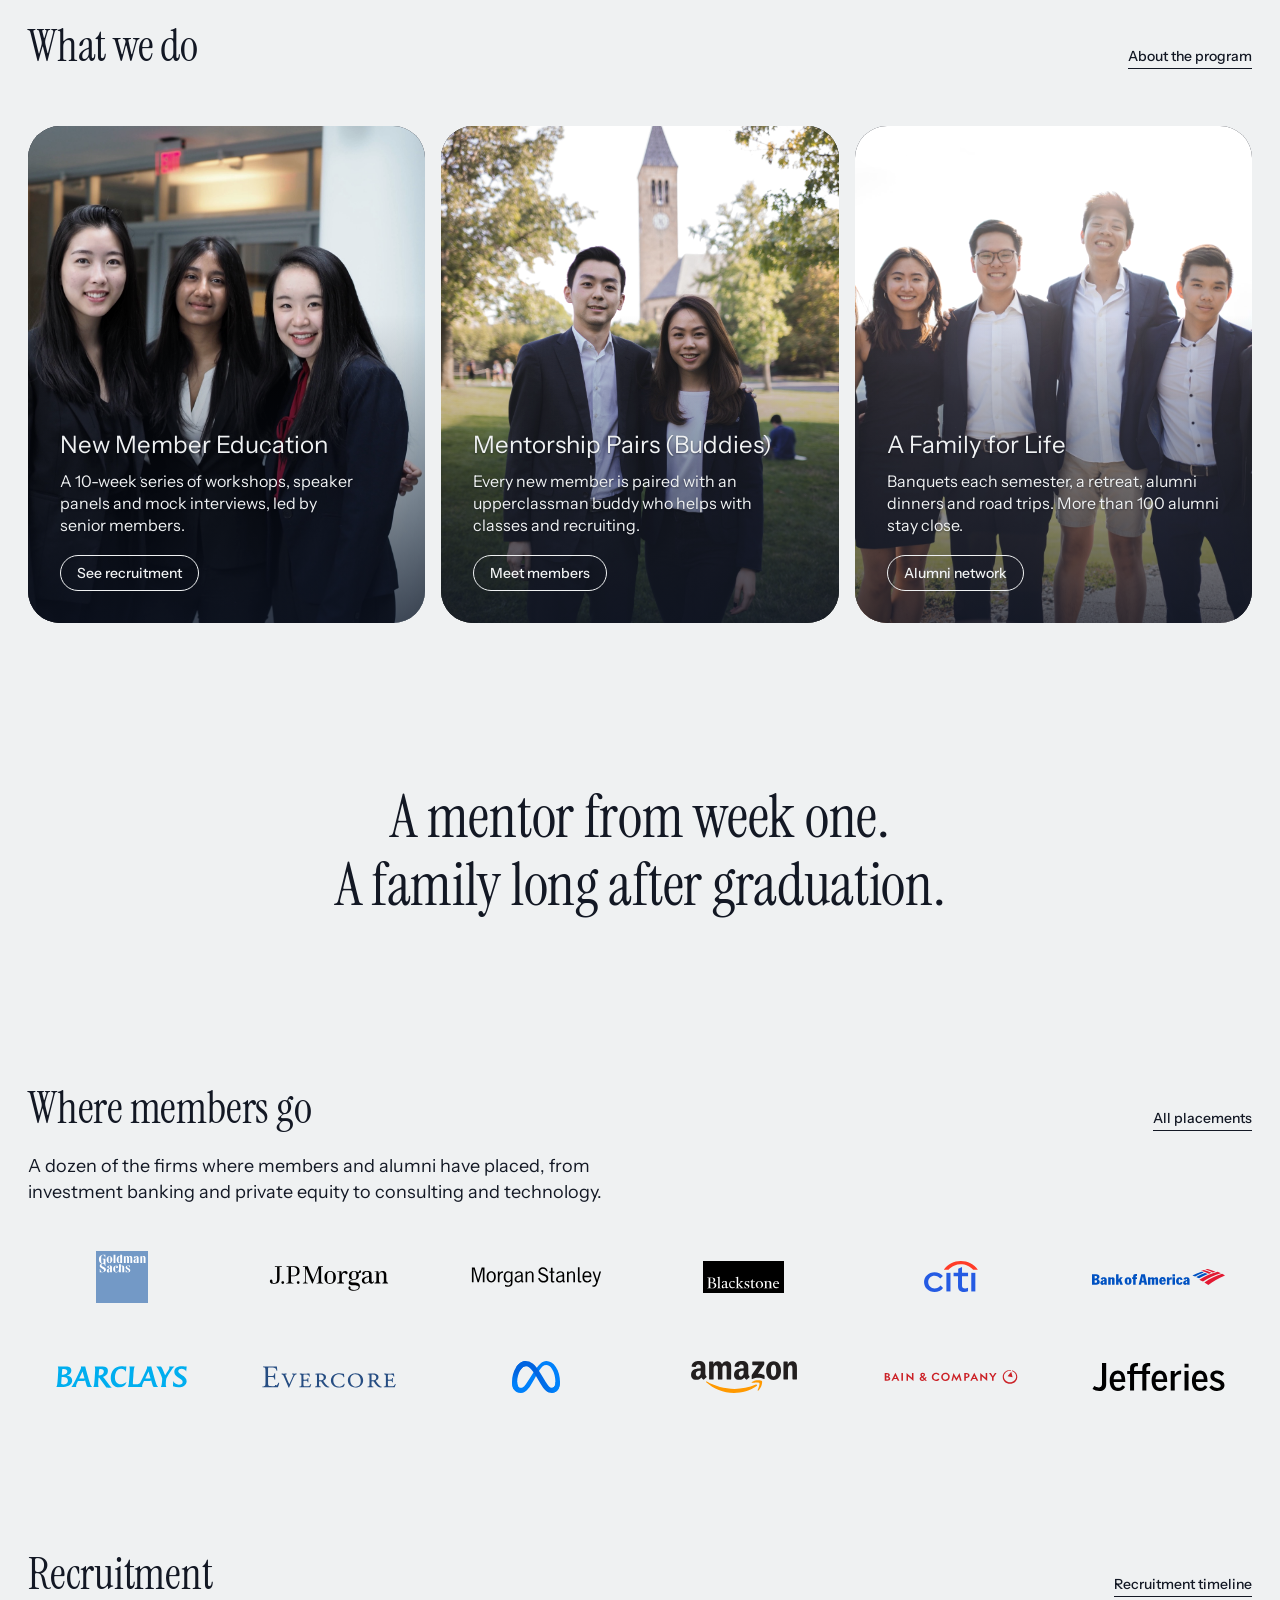
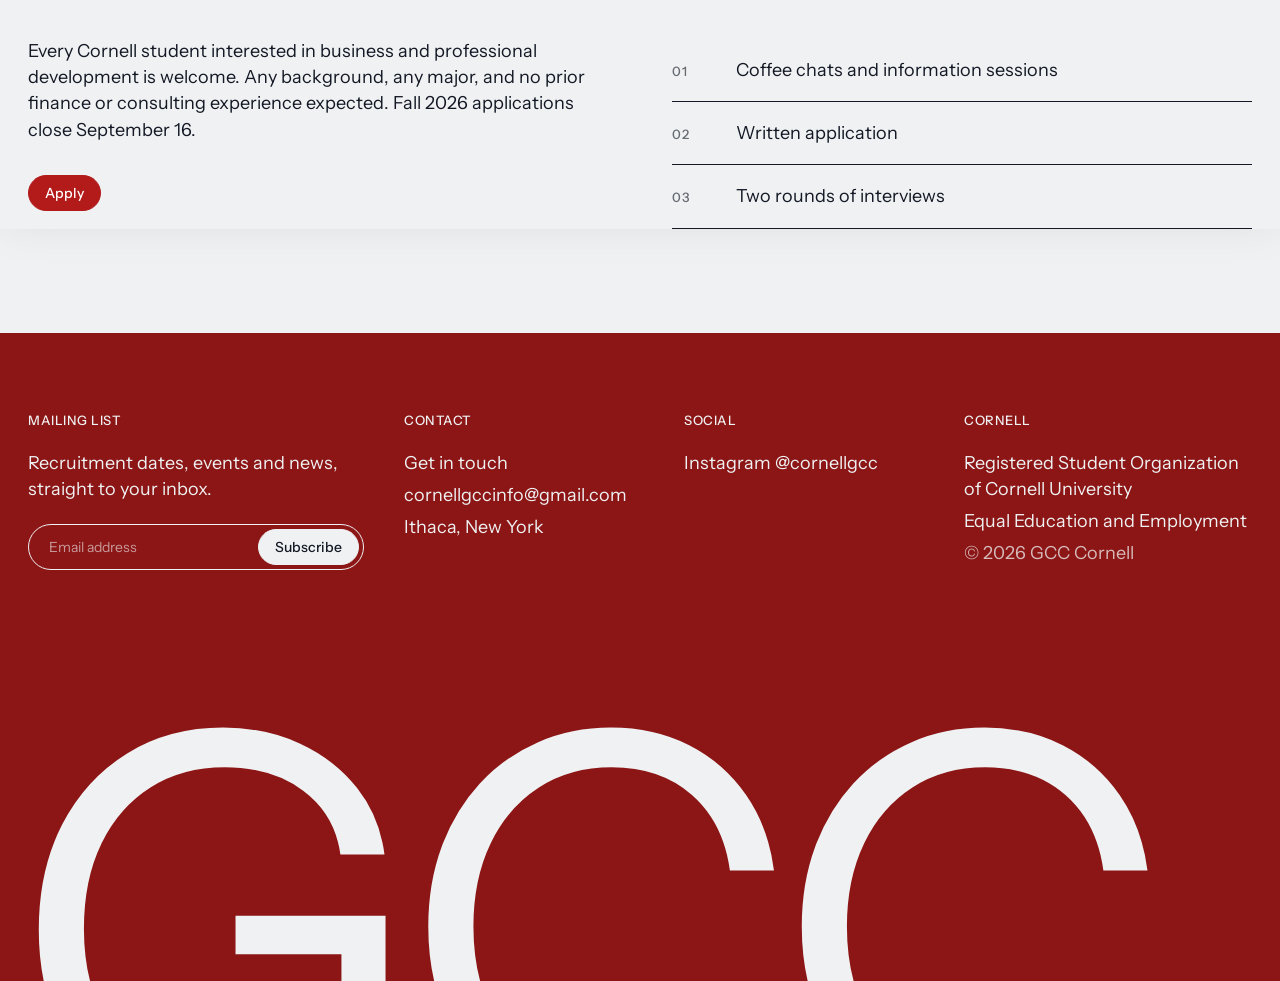
==== commit b50811e2: "Sophia Jian: new headshot Square studio portrait replaces the tall one (800px JPEG); face crop re-so" ====
--- a/index.html
+++ b/index.html
@@ -17,7 +17,7 @@
   <!-- loading screen gate: html.is-loading exists only when JS runs and motion is allowed — no-JS and
        reduced-motion visitors never see the curtain. Set before first paint. -->
   <script>try{if(!matchMedia("(prefers-reduced-motion: reduce)").matches)document.documentElement.classList.add("is-loading")}catch(e){}</script>
-  <link rel="stylesheet" href="styles.css?v=1789440677">
+  <link rel="stylesheet" href="styles.css?v=1789441817">
 </head>
 <body class="home--cinema">
 
@@ -324,6 +324,6 @@
   <div class="footer__wordmark" aria-hidden="true">GCC</div>
 </footer>
 
-<script src="site.js?v=1789440677" defer></script>
+<script src="site.js?v=1789441817" defer></script>
 </body>
 </html>
